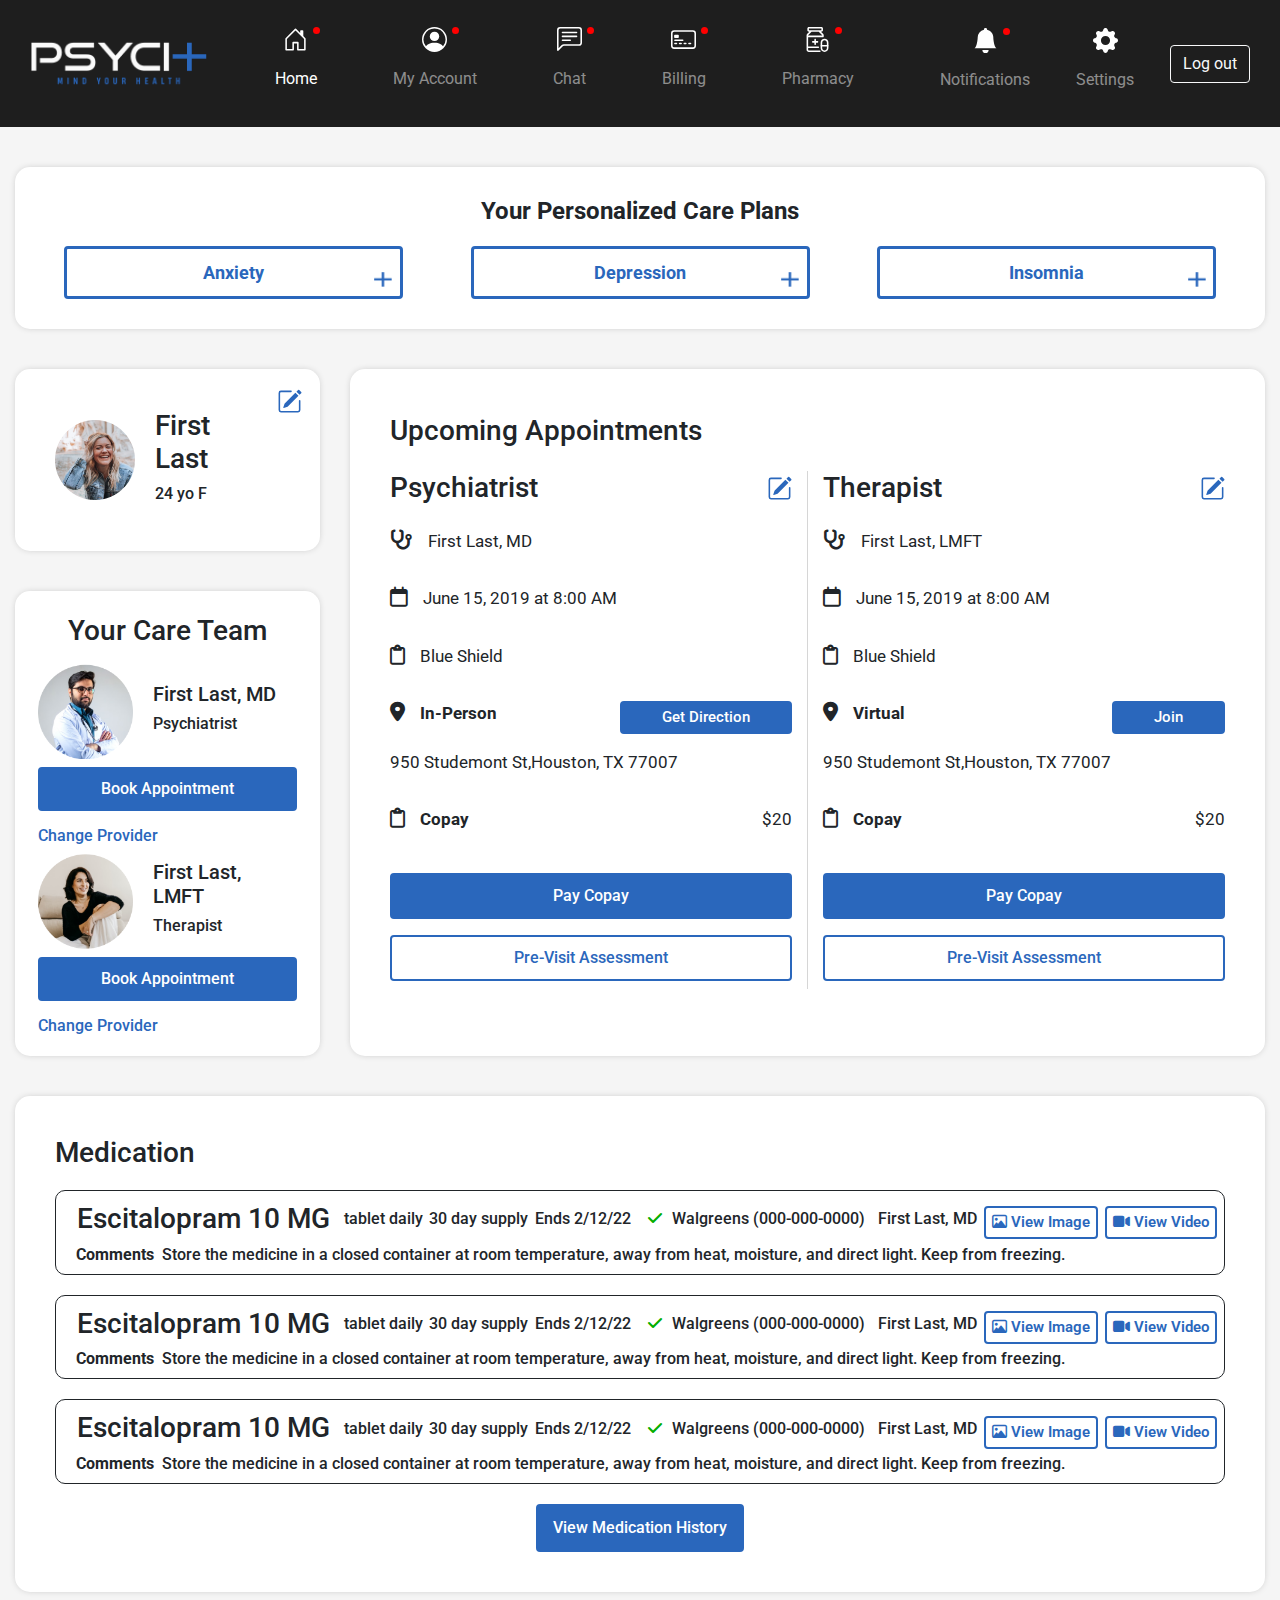
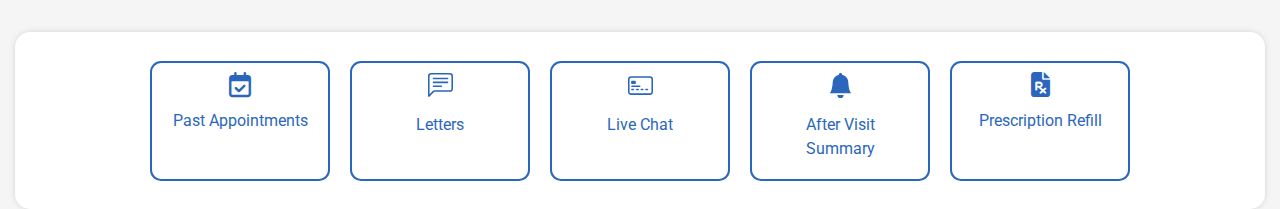
==== adminpage/index.html @ a03234af "first commit" ====
<!DOCTYPE html>
<html>

<head>
   <meta name="viewport" content="width=device-width, initial-scale=1.0">

   <meta charset="utf-8">
   <title>index</title>
   <link rel="stylesheet"
      href="https://mdbcdn.b-cdn.net/wp-content/themes/mdbootstrap4/docs-app/css/dist/mdb5/standard/core.min.css">
   <link rel="stylesheet" href="https://cdn.jsdelivr.net/npm/bootstrap@4.0.0/dist/css/bootstrap.min.css"
      integrity="sha384-Gn5384xqQ1aoWXA+058RXPxPg6fy4IWvTNh0E263XmFcJlSAwiGgFAW/dAiS6JXm" crossorigin="anonymous">
   <link rel='stylesheet' id='roboto-subset.css-css'
      href='https://mdbcdn.b-cdn.net/wp-content/themes/mdbootstrap4/docs-app/css/mdb5/fonts/roboto-subset.css?ver=3.9.0-update.5'
      type='text/css' media='all' />
   <!-- <link rel="stylesheet" href="https://cdn.jsdelivr.net/npm/bootstrap@4.6.1/dist/css/bootstrap.min.css" integrity="sha384-zCbKRCUGaJDkqS1kPbPd7TveP5iyJE0EjAuZQTgFLD2ylzuqKfdKlfG/eSrtxUkn" crossorigin="anonymous"> -->

   <link rel="stylesheet" type="text/css" href="css/stylesec.css">
   <link href="https://cdnjs.cloudflare.com/ajax/libs/font-awesome/6.1.1/css/all.min.css" rel="stylesheet">
</head>

<body>

   <div class="book_an_appointment">
      <!-- hader -->
      <div class="men_header">
         <nav class="navbar navbar-expand-xl navbar-dark bg-dark">
            <a class="navbar-brand" href="#"><img src="img/wight_logo.png"></a>
            <button class="navbar-toggler" type="button" data-toggle="collapse" data-target="#navbarsExample06"
               aria-controls="navbarsExample06" aria-expanded="false" aria-label="Toggle navigation">
               <span class="navbar-toggler-icon"></span>
            </button>
            <div class="collapse navbar-collapse" id="navbarsExample06">
               <ul class="navbar-nav mr-auto">
                  <li class="nav-item fast reddot active">
                     <svg xmlns="http://www.w3.org/2000/svg" width="25" height="25" fill="currentColor"
                        class="bi bi-house-door" viewBox="0 0 16 16">
                        <path
                           d="M8.354 1.146a.5.5 0 0 0-.708 0l-6 6A.5.5 0 0 0 1.5 7.5v7a.5.5 0 0 0 .5.5h4.5a.5.5 0 0 0 .5-.5v-4h2v4a.5.5 0 0 0 .5.5H14a.5.5 0 0 0 .5-.5v-7a.5.5 0 0 0-.146-.354L13 5.793V2.5a.5.5 0 0 0-.5-.5h-1a.5.5 0 0 0-.5.5v1.293L8.354 1.146zM2.5 14V7.707l5.5-5.5 5.5 5.5V14H10v-4a.5.5 0 0 0-.5-.5h-3a.5.5 0 0 0-.5.5v4H2.5z" />
                     </svg>
                     <a class="nav-link" href="#">Home <span class="sr-only">(current)</span></a>
                  </li>
                  <li class="nav-item fast reddot">
                     <svg xmlns="http://www.w3.org/2000/svg" width="25" height="25" fill="currentColor"
                        class="bi bi-person-circle" viewBox="0 0 16 16">
                        <path d="M11 6a3 3 0 1 1-6 0 3 3 0 0 1 6 0z" />
                        <path fill-rule="evenodd"
                           d="M0 8a8 8 0 1 1 16 0A8 8 0 0 1 0 8zm8-7a7 7 0 0 0-5.468 11.37C3.242 11.226 4.805 10 8 10s4.757 1.225 5.468 2.37A7 7 0 0 0 8 1z" />
                     </svg>
                     <a class="nav-link" href="#">My Account</a>
                     <div class="dropdown-content mmmmm">
                        <a href="#" data-toggle="modal" data-target="#exampleModalPatient">
                           <div class="drop-upperr">
                              <div> <img src="img/Dropdown/5340287_man_people_person_user_users_icon 1.svg"
                                    width="80px"></div>
                              <div>
                                 <h4>Patient Info</h4>
                                 <h6>See patient Information</h6>
                              </div>
                           </div>
                        </a>
                     </div>
                  </li>
                  <li class="nav-item fast reddot">
                     <svg xmlns="http://www.w3.org/2000/svg" width="25" height="25" fill="currentColor"
                        class="bi bi-chat-left-text" viewBox="0 0 16 16">
                        <path
                           d="M14 1a1 1 0 0 1 1 1v8a1 1 0 0 1-1 1H4.414A2 2 0 0 0 3 11.586l-2 2V2a1 1 0 0 1 1-1h12zM2 0a2 2 0 0 0-2 2v12.793a.5.5 0 0 0 .854.353l2.853-2.853A1 1 0 0 1 4.414 12H14a2 2 0 0 0 2-2V2a2 2 0 0 0-2-2H2z" />
                        <path
                           d="M3 3.5a.5.5 0 0 1 .5-.5h9a.5.5 0 0 1 0 1h-9a.5.5 0 0 1-.5-.5zM3 6a.5.5 0 0 1 .5-.5h9a.5.5 0 0 1 0 1h-9A.5.5 0 0 1 3 6zm0 2.5a.5.5 0 0 1 .5-.5h5a.5.5 0 0 1 0 1h-5a.5.5 0 0 1-.5-.5z" />
                     </svg>
                     <a class="nav-link " href="#">Chat</a>
                  </li>
                  <li class="nav-item fast reddot">
                     <svg xmlns="http://www.w3.org/2000/svg" width="25" height="25" fill="currentColor"
                        class="bi bi-credit-card-2-front" viewBox="0 0 16 16">
                        <path
                           d="M14 3a1 1 0 0 1 1 1v8a1 1 0 0 1-1 1H2a1 1 0 0 1-1-1V4a1 1 0 0 1 1-1h12zM2 2a2 2 0 0 0-2 2v8a2 2 0 0 0 2 2h12a2 2 0 0 0 2-2V4a2 2 0 0 0-2-2H2z" />
                        <path
                           d="M2 5.5a.5.5 0 0 1 .5-.5h2a.5.5 0 0 1 .5.5v1a.5.5 0 0 1-.5.5h-2a.5.5 0 0 1-.5-.5v-1zm0 3a.5.5 0 0 1 .5-.5h5a.5.5 0 0 1 0 1h-5a.5.5 0 0 1-.5-.5zm0 2a.5.5 0 0 1 .5-.5h1a.5.5 0 0 1 0 1h-1a.5.5 0 0 1-.5-.5zm3 0a.5.5 0 0 1 .5-.5h1a.5.5 0 0 1 0 1h-1a.5.5 0 0 1-.5-.5zm3 0a.5.5 0 0 1 .5-.5h1a.5.5 0 0 1 0 1h-1a.5.5 0 0 1-.5-.5zm3 0a.5.5 0 0 1 .5-.5h1a.5.5 0 0 1 0 1h-1a.5.5 0 0 1-.5-.5z" />
                     </svg>
                     <a class="nav-link " href="#">Billing</a>
                     <div class="dropdown-content mobilemmm">
                        <a href="#" data-toggle="modal" data-target="#exampleModalCredit">
                           <div class="drop-upperr">
                              <div> <img src="img/Dropdown/352584_payment_icon 1.svg" width="80px"></div>
                              <div>
                                 <h4>Credit Card</h4>
                                 <h6>Credit & Debit Cards & Payment method</h6>
                              </div>
                           </div>
                        </a>
                        <a href="#" data-toggle="modal" data-target="#exampleModalInsurance">
                           <div class="drop-upperr">
                              <div> <img src="img/Dropdown/insurance 1.svg" width="80px"></div>
                              <div>
                                 <h4>Insurance Info</h4>
                                 <h6>All Insurance Information & History</h6>
                              </div>
                           </div>
                        </a>
                        <a href="#" data-toggle="modal" data-target="#transaction-history">
                           <div class="drop-upperr">
                              <div> <img src="img/Dropdown/transaction 1.svg" width="80px"></div>
                              <div>
                                 <h4>Transaction History</h4>
                                 <h6>See your transaction history</h6>
                              </div>
                           </div>
                        </a>
                     </div>
                  </li>
                  <li class="nav-item fast reddot">
                     <svg width="25" height="25" fill="currentColor" class="bi bi-chat-left-text" viewBox="0 0 28 28"
                        xmlns="http://www.w3.org/2000/svg">
                        <g clip-path="url(#clip0_292_408)">
                           <path
                              d="M20.23 7.62125L17.8587 5.25H18.375C18.8391 5.25 19.2842 5.06563 19.6124 4.73744C19.9406 4.40925 20.125 3.96413 20.125 3.5V1.75C20.125 1.28587 19.9406 0.840752 19.6124 0.512563C19.2842 0.184374 18.8391 0 18.375 0L4.375 0C3.91087 0 3.46575 0.184374 3.13756 0.512563C2.80937 0.840752 2.625 1.28587 2.625 1.75V3.5C2.625 3.96413 2.80937 4.40925 3.13756 4.73744C3.46575 5.06563 3.91087 5.25 4.375 5.25H4.89125L2.52 7.62125C2.02758 8.11306 1.75061 8.78029 1.75 9.47625V25.375C1.75 26.0712 2.02656 26.7389 2.51884 27.2312C3.01113 27.7234 3.67881 28 4.375 28H16.625C16.8571 28 17.0796 27.9078 17.2437 27.7437C17.4078 27.5796 17.5 27.3571 17.5 27.125C17.5 26.8929 17.4078 26.6704 17.2437 26.5063C17.0796 26.3422 16.8571 26.25 16.625 26.25H4.375C4.14294 26.25 3.92038 26.1578 3.75628 25.9937C3.59219 25.8296 3.5 25.6071 3.5 25.375V23.625H14.875C15.1071 23.625 15.3296 23.5328 15.4937 23.3687C15.6578 23.2046 15.75 22.9821 15.75 22.75C15.75 22.5179 15.6578 22.2954 15.4937 22.1313C15.3296 21.9672 15.1071 21.875 14.875 21.875H3.5V11.375H20.125C20.3571 11.375 20.5796 11.2828 20.7437 11.1187C20.9078 10.9546 21 10.7321 21 10.5V9.47625C20.9994 8.78029 20.7224 8.11306 20.23 7.62125ZM4.375 1.75H18.375V3.5H4.375V1.75ZM19.25 9.625H3.5V9.47625C3.49933 9.36109 3.52141 9.24694 3.56495 9.14033C3.60849 9.03372 3.67265 8.93676 3.75375 8.855L7.35875 5.25H15.3913L18.9963 8.855C19.0773 8.93676 19.1415 9.03372 19.1851 9.14033C19.2286 9.24694 19.2507 9.36109 19.25 9.47625V9.625Z" />
                           <path
                              d="M14 15.75H12.25V14C12.25 13.7679 12.1578 13.5454 11.9937 13.3813C11.8296 13.2172 11.6071 13.125 11.375 13.125C11.1429 13.125 10.9204 13.2172 10.7563 13.3813C10.5922 13.5454 10.5 13.7679 10.5 14V15.75H8.75C8.51794 15.75 8.29538 15.8422 8.13128 16.0063C7.96719 16.1704 7.875 16.3929 7.875 16.625C7.875 16.8571 7.96719 17.0796 8.13128 17.2437C8.29538 17.4078 8.51794 17.5 8.75 17.5H10.5V19.25C10.5 19.4821 10.5922 19.7046 10.7563 19.8687C10.9204 20.0328 11.1429 20.125 11.375 20.125C11.6071 20.125 11.8296 20.0328 11.9937 19.8687C12.1578 19.7046 12.25 19.4821 12.25 19.25V17.5H14C14.2321 17.5 14.4546 17.4078 14.6187 17.2437C14.7828 17.0796 14.875 16.8571 14.875 16.625C14.875 16.3929 14.7828 16.1704 14.6187 16.0063C14.4546 15.8422 14.2321 15.75 14 15.75Z" />
                           <path
                              d="M25.375 21.875H18.375C18.1429 21.875 17.9204 21.7828 17.7563 21.6187C17.5922 21.4546 17.5 21.2321 17.5 21C17.5 20.7679 17.5922 20.5454 17.7563 20.3813C17.9204 20.2172 18.1429 20.125 18.375 20.125H25.375C25.6071 20.125 25.8296 20.2172 25.9937 20.3813C26.1578 20.5454 26.25 20.7679 26.25 21C26.25 21.2321 26.1578 21.4546 25.9937 21.6187C25.8296 21.7828 25.6071 21.875 25.375 21.875Z" />
                           <path
                              d="M21.875 28C20.7147 28 19.6019 27.5391 18.7814 26.7186C17.9609 25.8981 17.5 24.7853 17.5 23.625V17.5C17.5 16.3397 17.9609 15.2269 18.7814 14.4064C19.6019 13.5859 20.7147 13.125 21.875 13.125C23.0353 13.125 24.1481 13.5859 24.9686 14.4064C25.7891 15.2269 26.25 16.3397 26.25 17.5V23.625C26.25 24.7853 25.7891 25.8981 24.9686 26.7186C24.1481 27.5391 23.0353 28 21.875 28ZM21.875 14.875C21.1788 14.875 20.5111 15.1516 20.0188 15.6438C19.5266 16.1361 19.25 16.8038 19.25 17.5V23.625C19.25 24.3212 19.5266 24.9889 20.0188 25.4812C20.5111 25.9734 21.1788 26.25 21.875 26.25C22.5712 26.25 23.2389 25.9734 23.7312 25.4812C24.2234 24.9889 24.5 24.3212 24.5 23.625V17.5C24.5 16.8038 24.2234 16.1361 23.7312 15.6438C23.2389 15.1516 22.5712 14.875 21.875 14.875Z" />
                        </g>
                     </svg>
                     <a class="nav-link " data-toggle="modal" data-target="#pharmacy">Pharmacy</a>
                  </li>
               </ul>
            </div>
            <div class="collapse navbar-collapse sec" id="navbarsExample06">
               <ul class="navbar-nav mr-auto">
                  <li class="nav-item reddot">
                     <svg xmlns="http://www.w3.org/2000/svg" width="25" height="25" fill="currentColor"
                        class="bi bi-bell-fill" viewBox="0 0 16 16">
                        <path
                           d="M8 16a2 2 0 0 0 2-2H6a2 2 0 0 0 2 2zm.995-14.901a1 1 0 1 0-1.99 0A5.002 5.002 0 0 0 3 6c0 1.098-.5 6-2 7h14c-1.5-1-2-5.902-2-7 0-2.42-1.72-4.44-4.005-4.901z" />
                     </svg>
                     <a class="nav-link" href="#">Notifications</a>
                  </li>
                  <li class="nav-item">
                     <svg xmlns="http://www.w3.org/2000/svg" width="25" height="25" fill="currentColor"
                        class="bi bi-gear-fill" viewBox="0 0 16 16">
                        <path
                           d="M9.405 1.05c-.413-1.4-2.397-1.4-2.81 0l-.1.34a1.464 1.464 0 0 1-2.105.872l-.31-.17c-1.283-.698-2.686.705-1.987 1.987l.169.311c.446.82.023 1.841-.872 2.105l-.34.1c-1.4.413-1.4 2.397 0 2.81l.34.1a1.464 1.464 0 0 1 .872 2.105l-.17.31c-.698 1.283.705 2.686 1.987 1.987l.311-.169a1.464 1.464 0 0 1 2.105.872l.1.34c.413 1.4 2.397 1.4 2.81 0l.1-.34a1.464 1.464 0 0 1 2.105-.872l.31.17c1.283.698 2.686-.705 1.987-1.987l-.169-.311a1.464 1.464 0 0 1 .872-2.105l.34-.1c1.4-.413 1.4-2.397 0-2.81l-.34-.1a1.464 1.464 0 0 1-.872-2.105l.17-.31c.698-1.283-.705-2.686-1.987-1.987l-.311.169a1.464 1.464 0 0 1-2.105-.872l-.1-.34zM8 10.93a2.929 2.929 0 1 1 0-5.86 2.929 2.929 0 0 1 0 5.858z" />
                     </svg>
                     <a class="nav-link" href="#">Settings</a>
                  </li>
               </ul>
            </div>
            <form class="form-inline my-2 my-md-0">
               <button type="button" class="btn btn-outline-light log out">Log out</button>
            </form>
         </nav>
      </div>

      <!-- book appoiment -->
      <div class="container">
         <!-- <div class="book-appoi">
               <div class="site_hadding">
                  <h4>Book an appointment</h4>
               </div>
               <div class="buttones_two">
                  <a class="btn btn-primary" href="#" role="button">Psychiatrist</a>
                  <a class="btn btn-primary" href="#" role="button"> Therapist </a>
               </div>
            </div> -->
         <div class="book-appoi dekstop">
            <div class="site_hadding">
               <h4>Your Personalized Care Plans</h4>
            </div>
            <div class="buttones_two">
               <div class="row">
                  <div class="col">
                     <a class="btn btn-outline-primary two pro yellow" href="#" role="button" data-toggle="modal"
                        data-target="#exampleModalCenter">Anxiety</a>
                  </div>
                  <div class="col">
                     <a class="btn btn-outline-primary two pro blue" href="#" role="button" data-toggle="modal"
                        data-target="#exampleModalCenter"> Depression </a>
                  </div>
                  <div class="col">
                     <a class="btn btn-outline-primary two pro green" href="#" role="button" data-toggle="modal"
                        data-target="#exampleModalCenter"> Insomnia </a>
                  </div>
               </div>
            </div>
            <!-- pop -->
            <div class="modal fade" id="exampleModalCenter" tabindex="-1" role="dialog"
               aria-labelledby="exampleModalCenterTitle" aria-hidden="true">
               <div class="modal-dialog modal-dialog-centered" role="document">
                  <div class="modal-content">
                     <div class="modal-header">
                        <h5 class="modal-title" id="exampleModalLongTitle">Interested in a Personalized Care Plan?</h5>
                        <button type="button" class="close" data-dismiss="modal" aria-label="Close">
                           <span aria-hidden="true">&times;</span>
                        </button>
                     </div>
                     <div class="modal-footer d-block">
                        <button type="button" class="btn btn-primary">Upgrade to Plus Membership</button>
                     </div>
                  </div>
               </div>
            </div>
         </div>
         <!-- book-appoi mobhil_view -->
         <div class="book-appoi mobhil_view">
            <div class="site_hadding">
               <h4>Your Personalized Care Plans</h4>
            </div>
            <!--Carousel Wrapper-->
            <div id="carousel-example-1z" class="carousel slide carousel-fade" data-ride="carousel">
               <!--Indicators-->
               <ol class="carousel-indicators">
                  <li data-target="#carousel-example-1z" data-slide-to="0" class="active"></li>
                  <li data-target="#carousel-example-1z" data-slide-to="1"></li>
                  <li data-target="#carousel-example-1z" data-slide-to="2"></li>
               </ol>
               <!--/.Indicators-->
               <!--Slides-->
               <div class="carousel-inner" role="listbox">
                  <!--First slide-->
                  <div class="carousel-item active">
                     <a class="btn btn-outline-primary" href="#" role="button" data-toggle="modal"
                        data-target="#exampleModalCenter">Anxiety</a>
                  </div>
                  <!--/First slide-->
                  <!--Second slide-->
                  <div class="carousel-item">
                     <a class="btn btn-outline-primary" href="#" role="button" data-toggle="modal"
                        data-target="#exampleModalCenter"> Depression </a>
                  </div>
                  <!--/Second slide-->
                  <!--Third slide-->
                  <div class="carousel-item">
                     <a class="btn btn-outline-primary " href="#" role="button" data-toggle="modal"
                        data-target="#exampleModalCenter"> Insomnia </a>
                  </div>
                  <!--/Third slide-->
               </div>
               <!-- pop -->
               <div class="modal fade" id="exampleModalCenter" tabindex="-1" role="dialog"
                  aria-labelledby="exampleModalCenterTitle" aria-hidden="true">
                  <div class="modal-dialog modal-dialog-centered" role="document">
                     <div class="modal-content">
                        <div class="modal-header">
                           <h5 class="modal-title" id="exampleModalLongTitle">Interested in a Personalized Care Plan?
                           </h5>
                           <button type="button" class="close" data-dismiss="modal" aria-label="Close">
                              <span aria-hidden="true">&times;</span>
                           </button>
                        </div>
                        <div class="modal-footer d-block">
                           <button type="button" class="btn btn-primary">Upgrade to Plus Membership</button>
                        </div>
                     </div>
                  </div>
               </div>
               <!--/.Slides-->
               <!--Controls-->
               <a class="carousel-control-prev" href="#carousel-example-1z" role="button" data-slide="prev">
                  <span class="carousel-control-prev-icon" aria-hidden="true"></span>
                  <span class="sr-only">Previous</span>
               </a>
               <a class="carousel-control-next" href="#carousel-example-1z" role="button" data-slide="next">
                  <span class="carousel-control-next-icon" aria-hidden="true"></span>
                  <span class="sr-only">Next</span>
               </a>
               <!--/.Controls-->
            </div>
            <!--/.Carousel Wrapper-->
         </div>
         <!-- upcoming_appointments -->
         <div class="upcoming_appointments">
            <div class="row">
               <div class="col-3">
                  <div class="first_last">
                     <div class="dp-img">
                        <img src="img/first-last.png" width="80px">
                     </div>
                     <div class="user_name">
                        <h3>First Last</h3>
                        <h6>24 yo F</h6>
                     </div>
                     <div class="editer">
                        <a href="">
                           <svg xmlns="http://www.w3.org/2000/svg" width="25" height="25" fill="currentColor"
                              class="bi bi-pencil-square" viewBox="0 0 16 16">
                              <path
                                 d="M15.502 1.94a.5.5 0 0 1 0 .706L14.459 3.69l-2-2L13.502.646a.5.5 0 0 1 .707 0l1.293 1.293zm-1.75 2.456-2-2L4.939 9.21a.5.5 0 0 0-.121.196l-.805 2.414a.25.25 0 0 0 .316.316l2.414-.805a.5.5 0 0 0 .196-.12l6.813-6.814z" />
                              <path fill-rule="evenodd"
                                 d="M1 13.5A1.5 1.5 0 0 0 2.5 15h11a1.5 1.5 0 0 0 1.5-1.5v-6a.5.5 0 0 0-1 0v6a.5.5 0 0 1-.5.5h-11a.5.5 0 0 1-.5-.5v-11a.5.5 0 0 1 .5-.5H9a.5.5 0 0 0 0-1H2.5A1.5 1.5 0 0 0 1 2.5v11z" />
                           </svg>
                        </a>
                     </div>
                  </div>
                  <!-- mobhil view section -->
                  <div class="upcom_appoint_mobhil_view">
                     <div class="upcoming-appointments ">
                        <div class="col psychiatrist">
                           <div class="hd_wi_icon">
                              <h3>Psychiatrist</h3>
                              <a href="">
                                 <svg xmlns="http://www.w3.org/2000/svg" width="25" height="25" fill="currentColor"
                                    class="bi bi-pencil-square" viewBox="0 0 16 16">
                                    <path
                                       d="M15.502 1.94a.5.5 0 0 1 0 .706L14.459 3.69l-2-2L13.502.646a.5.5 0 0 1 .707 0l1.293 1.293zm-1.75 2.456-2-2L4.939 9.21a.5.5 0 0 0-.121.196l-.805 2.414a.25.25 0 0 0 .316.316l2.414-.805a.5.5 0 0 0 .196-.12l6.813-6.814z" />
                                    <path fill-rule="evenodd"
                                       d="M1 13.5A1.5 1.5 0 0 0 2.5 15h11a1.5 1.5 0 0 0 1.5-1.5v-6a.5.5 0 0 0-1 0v6a.5.5 0 0 1-.5.5h-11a.5.5 0 0 1-.5-.5v-11a.5.5 0 0 1 .5-.5H9a.5.5 0 0 0 0-1H2.5A1.5 1.5 0 0 0 1 2.5v11z" />
                                 </svg>
                              </a>
                           </div>
                           <div class="icon_list">
                              <ul>
                                 <li><i class="fa-solid fa-stethoscope"></i>First Last, MD</li>
                                 <li><i class="far fa-calendar"></i>June 15, 2019 at 8:00 AM</li>
                                 <li><i class="far fa-clipboard"></i>Blue Shield</li>
                                 <li><i class="fas fa-map-marker-alt"></i><b>In-Person</b><br>950 Studemont
                                    St,<br>Houston, TX 77007</li>
                                 <li class="lf_ri"><span><i
                                          class="far fa-clipboard"></i><b>Copay</b></span><span>&dollar;20</span></li>
                              </ul>
                           </div>
                           <div class="pay_pre">
                              <a class="btn btn-primary" href="#" role="button">Pay Copay</a>
                              <a class="btn btn-outline-primary" href="#" role="button">Pre-Visit Assessment</a>
                           </div>
                        </div>
                     </div>
                     <div class="upcoming-appointments ">
                        <div class="col therapist">
                           <div class="hd_wi_icon">
                              <h3>Therapist</h3>
                              <a href="">
                                 <svg xmlns="http://www.w3.org/2000/svg" width="25" height="25" fill="currentColor"
                                    class="bi bi-pencil-square" viewBox="0 0 16 16">
                                    <path
                                       d="M15.502 1.94a.5.5 0 0 1 0 .706L14.459 3.69l-2-2L13.502.646a.5.5 0 0 1 .707 0l1.293 1.293zm-1.75 2.456-2-2L4.939 9.21a.5.5 0 0 0-.121.196l-.805 2.414a.25.25 0 0 0 .316.316l2.414-.805a.5.5 0 0 0 .196-.12l6.813-6.814z" />
                                    <path fill-rule="evenodd"
                                       d="M1 13.5A1.5 1.5 0 0 0 2.5 15h11a1.5 1.5 0 0 0 1.5-1.5v-6a.5.5 0 0 0-1 0v6a.5.5 0 0 1-.5.5h-11a.5.5 0 0 1-.5-.5v-11a.5.5 0 0 1 .5-.5H9a.5.5 0 0 0 0-1H2.5A1.5 1.5 0 0 0 1 2.5v11z" />
                                 </svg>
                              </a>
                           </div>
                           <div class="icon_list">
                              <ul>
                                 <li><i class="fa-solid fa-stethoscope"></i>First Last, LMFT</li>
                                 <li><i class="far fa-calendar"></i>June 15, 2019 at 8:00 AM</li>
                                 <li><i class="far fa-clipboard"></i>Blue Shield</li>
                                 <li class="lf_ri"><span><i class="fas fa-map-marker-alt"></i><b>Virtual</b></span><a
                                       class="btn btn-primary" href="#" role="button">Join</a></li>
                                 <li class="lf_ri"><span><i
                                          class="far fa-clipboard"></i><b>Copay</b></span><span>&dollar;20</span></li>
                              </ul>
                           </div>
                           <div class="pay_pre">
                              <a class="btn btn-primary" href="#" role="button">Pay Copay</a>
                              <a class="btn btn-outline-primary" href="#" role="button">Pre-Visit Assessment</a>
                           </div>
                        </div>
                     </div>
                  </div>
                  <div class="your-care-team">
                     <div class="team-member">
                        <h3 class="mb-3 text-center">Your Care Team</h3>
                        <div class="active_box">
                           <div class="fast-member d-flex align-items-center">
                              <div class="dp-img">
                                 <img src="img/md.png" width="95px">
                              </div>
                              <div class="user_name">
                                 <h5>First Last, MD</h5>
                                 <h6>Psychiatrist</h6>
                              </div>
                           </div>
                           <a class="btn btn-primary" href="../BookAppointment/doctor-appointment.html"
                              role="button">Book
                              Appointment</a>
                           <div class="change-provider text-end">
                              <h6><a href="#">Change Provider</a></h6>
                           </div>
                        </div>
                        <div class="sec-member d-flex align-items-center mt-2">
                           <div class="dp-img">
                              <img src="img/lmft.png" width="95px">
                           </div>
                           <div class="user_name">
                              <h5>First Last, LMFT</h5>
                              <h6>Therapist</h6>
                           </div>
                        </div>
                        <a class="btn btn-primary" href="../BookAppointment/doctor-appointment.html" role="button">Book
                           Appointment</a>
                        <div class="change-provider text-end pb-2">
                           <h6><a href="#">Change Provider</a></h6>
                        </div>
                     </div>
                  </div>
               </div>
               <!-- upcoming appointements -->
               <div class="col-9">
                  <div class="upcoming-appointments sec_section">
                     <h3 class="mb-4">Upcoming Appointments</h3>
                     <div class="row">
                        <div class="col psychiatrist">
                           <div class="hd_wi_icon">
                              <h3>Psychiatrist</h3>
                              <a href="">
                                 <svg xmlns="http://www.w3.org/2000/svg" width="25" height="25" fill="currentColor"
                                    class="bi bi-pencil-square" viewBox="0 0 16 16">
                                    <path
                                       d="M15.502 1.94a.5.5 0 0 1 0 .706L14.459 3.69l-2-2L13.502.646a.5.5 0 0 1 .707 0l1.293 1.293zm-1.75 2.456-2-2L4.939 9.21a.5.5 0 0 0-.121.196l-.805 2.414a.25.25 0 0 0 .316.316l2.414-.805a.5.5 0 0 0 .196-.12l6.813-6.814z" />
                                    <path fill-rule="evenodd"
                                       d="M1 13.5A1.5 1.5 0 0 0 2.5 15h11a1.5 1.5 0 0 0 1.5-1.5v-6a.5.5 0 0 0-1 0v6a.5.5 0 0 1-.5.5h-11a.5.5 0 0 1-.5-.5v-11a.5.5 0 0 1 .5-.5H9a.5.5 0 0 0 0-1H2.5A1.5 1.5 0 0 0 1 2.5v11z" />
                                 </svg>
                              </a>
                           </div>
                           <div class="icon_list">
                              <ul>
                                 <li><i class="fa-solid fa-stethoscope"></i>First Last, MD</li>
                                 <li><i class="far fa-calendar"></i>June 15, 2019 at 8:00 AM</li>
                                 <li><i class="far fa-clipboard"></i>Blue Shield</li>
                                 <li><span class="lf_ri mb-3">
                                       <p><i class="fas fa-map-marker-alt"></i><b>In-Person</b></p>
                                       <p><a class="btn btn-primary inpe" href="https://goo.gl/maps/tQM45ew4j3seyYpeA"
                                             role="button">Get Direction</a></b></p>
                                    </span>950 Studemont St,Houston, TX 77007</li>
                                 <li class="lf_ri"><span><i
                                          class="far fa-clipboard"></i><b>Copay</b></span><span>&dollar;20</span></li>
                              </ul>
                           </div>
                           <div class="pay_pre">
                              <a class="btn btn-primary" href="#" role="button">Pay Copay</a>
                              <a class="btn btn-outline-primary" href="#" role="button">Pre-Visit Assessment</a>
                           </div>
                        </div>
                        <div class="col therapist">
                           <div class="hd_wi_icon">
                              <h3>Therapist</h3>
                              <a href="">
                                 <svg xmlns="http://www.w3.org/2000/svg" width="25" height="25" fill="currentColor"
                                    class="bi bi-pencil-square" viewBox="0 0 16 16">
                                    <path
                                       d="M15.502 1.94a.5.5 0 0 1 0 .706L14.459 3.69l-2-2L13.502.646a.5.5 0 0 1 .707 0l1.293 1.293zm-1.75 2.456-2-2L4.939 9.21a.5.5 0 0 0-.121.196l-.805 2.414a.25.25 0 0 0 .316.316l2.414-.805a.5.5 0 0 0 .196-.12l6.813-6.814z" />
                                    <path fill-rule="evenodd"
                                       d="M1 13.5A1.5 1.5 0 0 0 2.5 15h11a1.5 1.5 0 0 0 1.5-1.5v-6a.5.5 0 0 0-1 0v6a.5.5 0 0 1-.5.5h-11a.5.5 0 0 1-.5-.5v-11a.5.5 0 0 1 .5-.5H9a.5.5 0 0 0 0-1H2.5A1.5 1.5 0 0 0 1 2.5v11z" />
                                 </svg>
                              </a>
                           </div>
                           <div class="icon_list">
                              <ul>
                                 <li><i class="fa-solid fa-stethoscope"></i>First Last, LMFT</li>
                                 <li><i class="far fa-calendar"></i>June 15, 2019 at 8:00 AM</li>
                                 <li><i class="far fa-clipboard"></i>Blue Shield</li>
                                 <li><span class="lf_ri mb-3">
                                       <p><i class="fas fa-map-marker-alt"></i><b>Virtual</b></p>
                                       <p><a class="btn btn-primary inpe" href="#" role="button">Join</a></b></p>
                                    </span>950 Studemont St,Houston, TX 77007</li>
                                 <li class="lf_ri"><span><i
                                          class="far fa-clipboard"></i><b>Copay</b></span><span>&dollar;20</span></li>
                              </ul>
                           </div>
                           <div class="pay_pre">
                              <a class="btn btn-primary" href="#" role="button">Pay Copay</a>
                              <a class="btn btn-outline-primary" href="#" role="button">Pre-Visit Assessment</a>
                           </div>
                        </div>
                     </div>
                  </div>
               </div>
            </div>
         </div>
         <!-- medication -->
         <div class="medication">
            <h3>Medication</h3>
            <div class="Escitalopram md_list">
               <table>
                  <tr>
                     <td>
                        <h3>
                           Escitalopram 10 MG
                           <h3>
                     </td>
                     <td>
                        <h6>tablet daily</h6>
                     </td>
                     <td>
                        <h6>
                           30 day supply
                           <h6>
                     </td>
                     <td>
                        <h6>Ends 2/12/22</h6>
                     </td>
                     <td>
                        <h6><i class="fas fa-check"></i>Walgreens (000-000-0000)</h6>
                     </td>
                     <td>
                        <h6>First Last, MD</h6>
                     </td>
                     <td class="pic"><a class="btn btn-outline-primary pic" href="#" role="button"><i
                              class="far fa-image"></i>&nbsp;View Image</a></td>
                     <td><a class="btn btn-outline-primary pic" href="#" role="button"><i
                              class="fas fa-video"></i>&nbsp;View Video</a></td>
                  </tr>
               </table>
               <div class="comments_me">
                  <h6><b>Comments</b>&nbsp;&nbsp;Store the medicine in a closed container at room temperature, away from
                     heat, moisture, and direct light. Keep from freezing.</h6>
               </div>
            </div>
            <div class="Escitalopram md_list">
               <table>
                  <tr>
                     <td>
                        <h3>
                           Escitalopram 10 MG
                           <h3>
                     </td>
                     <td>
                        <h6>tablet daily</h6>
                     </td>
                     <td>
                        <h6>
                           30 day supply
                           <h6>
                     </td>
                     <td>
                        <h6>Ends 2/12/22</h6>
                     </td>
                     <td>
                        <h6><i class="fas fa-check"></i>Walgreens (000-000-0000)</h6>
                     </td>
                     <td>
                        <h6>First Last, MD</h6>
                     </td>
                     <td class="pic"><a class="btn btn-outline-primary pic" href="#" role="button"><i
                              class="far fa-image"></i>&nbsp;View Image</a></td>
                     <td><a class="btn btn-outline-primary pic" href="#" role="button"><i
                              class="fas fa-video"></i>&nbsp;View Video</a></td>
                  </tr>
               </table>
               <div class="comments_me">
                  <h6><b>Comments</b>&nbsp;&nbsp;Store the medicine in a closed container at room temperature, away from
                     heat, moisture, and direct light. Keep from freezing.</h6>
               </div>
            </div>
            <div class="Escitalopram md_list">
               <table>
                  <tr>
                     <td>
                        <h3>
                           Escitalopram 10 MG
                           <h3>
                     </td>
                     <td>
                        <h6>tablet daily</h6>
                     </td>
                     <td>
                        <h6>
                           30 day supply
                           <h6>
                     </td>
                     <td>
                        <h6>Ends 2/12/22</h6>
                     </td>
                     <td>
                        <h6><i class="fas fa-check"></i>Walgreens (000-000-0000)</h6>
                     </td>
                     <td>
                        <h6>First Last, MD</h6>
                     </td>
                     <td class="pic"><a class="btn btn-outline-primary pic" href="#" role="button"><i
                              class="far fa-image"></i>&nbsp;View Image</a></td>
                     <td><a class="btn btn-outline-primary pic" href="#" role="button"><i
                              class="fas fa-video"></i>&nbsp;View Video</a></td>
                  </tr>
               </table>
               <div class="comments_me">
                  <h6><b>Comments</b>&nbsp;&nbsp;Store the medicine in a closed container at room temperature, away from
                     heat, moisture, and direct light. Keep from freezing.</h6>
               </div>
            </div>
            <div class="view-medication-history">
               <a class="btn btn-primary" href="#" role="button">View Medication History</a>
            </div>
         </div>
         <!-- medication mobhil view -->
         <div class="medication_mobhil_view">
            <h3>Medication</h3>
            <div class="Escitalopram md_list">
               <table>
                  <tr>
                     <td>
                        <h3>Escitalopram 10 MG</h3>
                     </td>
                  </tr>
                  <tr>
                     <td>
                        <h6>tablet daily</h6>
                     </td>
                     <td>
                        <h6>30 day supply</h6>
                     </td>
                  </tr>
                  <tr>
                     <td>
                        <h6>Ends 2/12/22</h6>
                     </td>
                     <td>
                        <h6>First Last, MD</h6>
                     </td>
                  </tr>
                  <tr>
                     <td>
                        <h6><i class="fas fa-check"></i>Walgreens</h6>
                     </td>
                     <td>
                        <h6>(000-000-0000)</h6>
                     </td>
                  </tr>
                  <tr>
                     <td class="pic"><a class="btn btn-outline-primary" href="#" role="button"><i
                              class="far fa-image"></i>&nbsp;View Image</a></td>
                     <td><a class="btn btn-outline-primary" href="#" role="button"><i
                              class="fas fa-video"></i>&nbsp;View Video</a></td>
                  </tr>
               </table>
               <div class="comments_me">
                  <h6><b>Comments</b>&nbsp;&nbsp;Store the medicine in a closed container at room temperature, away from
                     heat, moisture, and direct light. Keep from freezing.</h6>
               </div>
            </div>
            <div class="Escitalopram md_list">
               <table>
                  <tr>
                     <td>
                        <h3>Escitalopram 10 MG</h3>
                     </td>
                  </tr>
                  <tr>
                     <td>
                        <h6>tablet daily</h6>
                     </td>
                     <td>
                        <h6>30 day supply</h6>
                     </td>
                  </tr>
                  <tr>
                     <td>
                        <h6>Ends 2/12/22</h6>
                     </td>
                     <td>
                        <h6>First Last, MD</h6>
                     </td>
                  </tr>
                  <tr>
                     <td>
                        <h6><i class="fas fa-check"></i>Walgreens</h6>
                     </td>
                     <td>
                        <h6>(000-000-0000)</h6>
                     </td>
                  </tr>
                  <tr>
                     <td class="pic"><a class="btn btn-outline-primary" href="#" role="button"><i
                              class="far fa-image"></i>&nbsp;View Image</a></td>
                     <td><a class="btn btn-outline-primary" href="#" role="button"><i
                              class="fas fa-video"></i>&nbsp;View Video</a></td>
                  </tr>
               </table>
               <div class="comments_me">
                  <h6><b>Comments</b>&nbsp;&nbsp;Store the medicine in a closed container at room temperature, away from
                     heat, moisture, and direct light. Keep from freezing.</h6>
               </div>
            </div>
            <div class="Escitalopram md_list">
               <table>
                  <tr>
                     <td>
                        <h3>Escitalopram 10 MG</h3>
                     </td>
                  </tr>
                  <tr>
                     <td>
                        <h6>tablet daily</h6>
                     </td>
                     <td>
                        <h6>30 day supply</h6>
                     </td>
                  </tr>
                  <tr>
                     <td>
                        <h6>Ends 2/12/22</h6>
                     </td>
                     <td>
                        <h6>First Last, MD</h6>
                     </td>
                  </tr>
                  <tr>
                     <td>
                        <h6><i class="fas fa-check"></i>Walgreens</h6>
                     </td>
                     <td>
                        <h6>(000-000-0000)</h6>
                     </td>
                  </tr>
                  <tr>
                     <td class="pic"><a class="btn btn-outline-primary" href="#" role="button"><i
                              class="far fa-image"></i>&nbsp;View Image</a></td>
                     <td><a class="btn btn-outline-primary" href="#" role="button"><i
                              class="fas fa-video"></i>&nbsp;View Video</a></td>
                  </tr>
               </table>
               <div class="comments_me">
                  <h6><b>Comments</b>&nbsp;&nbsp;Store the medicine in a closed container at room temperature, away from
                     heat, moisture, and direct light. Keep from freezing.</h6>
               </div>
            </div>
            <div class="view-medication-history">
               <a class="btn btn-primary" href="#" role="button">View Medication History</a>
            </div>
         </div>
         <!-- footer menu -->
         <div class="footr-menu">
            <div class="men_header">
               <nav class="navbar navbar-expand-xl navbar-dark ">
                  <div class="collapse navbar-collapse" id="navbarsExample06">
                     <ul class="navbar-nav mr-auto">
                        <li class="nav-item">
                           <i class="far fa-calendar-check"></i>
                           <a class="nav-link" href="#">Past Appointments<span class="sr-only">(current)</span></a>
                        </li>
                        <li class="nav-item">
                           <svg xmlns="http://www.w3.org/2000/svg" width="25" height="25" fill="currentColor"
                              class="bi bi-chat-left-text" viewBox="0 0 16 16">
                              <path
                                 d="M14 1a1 1 0 0 1 1 1v8a1 1 0 0 1-1 1H4.414A2 2 0 0 0 3 11.586l-2 2V2a1 1 0 0 1 1-1h12zM2 0a2 2 0 0 0-2 2v12.793a.5.5 0 0 0 .854.353l2.853-2.853A1 1 0 0 1 4.414 12H14a2 2 0 0 0 2-2V2a2 2 0 0 0-2-2H2z" />
                              <path
                                 d="M3 3.5a.5.5 0 0 1 .5-.5h9a.5.5 0 0 1 0 1h-9a.5.5 0 0 1-.5-.5zM3 6a.5.5 0 0 1 .5-.5h9a.5.5 0 0 1 0 1h-9A.5.5 0 0 1 3 6zm0 2.5a.5.5 0 0 1 .5-.5h5a.5.5 0 0 1 0 1h-5a.5.5 0 0 1-.5-.5z" />
                           </svg>
                           <a class="nav-link " href="#">Letters</a>
                        </li>
                        <li class="nav-item">
                           <svg xmlns="http://www.w3.org/2000/svg" width="25" height="25" fill="currentColor"
                              class="bi bi-credit-card-2-front" viewBox="0 0 16 16">
                              <path
                                 d="M14 3a1 1 0 0 1 1 1v8a1 1 0 0 1-1 1H2a1 1 0 0 1-1-1V4a1 1 0 0 1 1-1h12zM2 2a2 2 0 0 0-2 2v8a2 2 0 0 0 2 2h12a2 2 0 0 0 2-2V4a2 2 0 0 0-2-2H2z" />
                              <path
                                 d="M2 5.5a.5.5 0 0 1 .5-.5h2a.5.5 0 0 1 .5.5v1a.5.5 0 0 1-.5.5h-2a.5.5 0 0 1-.5-.5v-1zm0 3a.5.5 0 0 1 .5-.5h5a.5.5 0 0 1 0 1h-5a.5.5 0 0 1-.5-.5zm0 2a.5.5 0 0 1 .5-.5h1a.5.5 0 0 1 0 1h-1a.5.5 0 0 1-.5-.5zm3 0a.5.5 0 0 1 .5-.5h1a.5.5 0 0 1 0 1h-1a.5.5 0 0 1-.5-.5zm3 0a.5.5 0 0 1 .5-.5h1a.5.5 0 0 1 0 1h-1a.5.5 0 0 1-.5-.5zm3 0a.5.5 0 0 1 .5-.5h1a.5.5 0 0 1 0 1h-1a.5.5 0 0 1-.5-.5z" />
                           </svg>
                           <a class="nav-link " href="#">Live Chat</a>
                        </li>
                        <li class="nav-item">
                           <svg xmlns="http://www.w3.org/2000/svg" width="25" height="25" fill="currentColor"
                              class="bi bi-bell-fill" viewBox="0 0 16 16">
                              <path
                                 d="M8 16a2 2 0 0 0 2-2H6a2 2 0 0 0 2 2zm.995-14.901a1 1 0 1 0-1.99 0A5.002 5.002 0 0 0 3 6c0 1.098-.5 6-2 7h14c-1.5-1-2-5.902-2-7 0-2.42-1.72-4.44-4.005-4.901z" />
                           </svg>
                           <a class="nav-link" href="#">After Visit Summary</a>
                        </li>
                        <li class="nav-item">
                           <i class="fas fa-file-prescription"></i>
                           <a class="nav-link" href="#">Prescription Refill</a>
                        </li>
                     </ul>
                  </div>
               </nav>
            </div>
         </div>
         <!--  footer menu mobhil view	 -->
         <div class="footr-menu_mobhil_view">
            <div class="men_heade">
               <div class="first_last_menu" id="navbarsExample06">
                  <div class="footer_icons">
                     <div class="nav-item">
                        <i class="far fa-calendar-check"></i>
                        <a class="nav-link" href="#">Past Appointments<span class="sr-only">(current)</span></a>
                     </div>
                     <div class="nav-item">
                        <svg xmlns="http://www.w3.org/2000/svg" width="25" height="25" fill="currentColor"
                           class="bi bi-chat-left-text" viewBox="0 0 16 16">
                           <path
                              d="M14 1a1 1 0 0 1 1 1v8a1 1 0 0 1-1 1H4.414A2 2 0 0 0 3 11.586l-2 2V2a1 1 0 0 1 1-1h12zM2 0a2 2 0 0 0-2 2v12.793a.5.5 0 0 0 .854.353l2.853-2.853A1 1 0 0 1 4.414 12H14a2 2 0 0 0 2-2V2a2 2 0 0 0-2-2H2z" />
                           <path
                              d="M3 3.5a.5.5 0 0 1 .5-.5h9a.5.5 0 0 1 0 1h-9a.5.5 0 0 1-.5-.5zM3 6a.5.5 0 0 1 .5-.5h9a.5.5 0 0 1 0 1h-9A.5.5 0 0 1 3 6zm0 2.5a.5.5 0 0 1 .5-.5h5a.5.5 0 0 1 0 1h-5a.5.5 0 0 1-.5-.5z" />
                        </svg>
                        <a class="nav-link " href="#">Letters</a>
                     </div>
                     <div class="nav-item">
                        <svg xmlns="http://www.w3.org/2000/svg" width="25" height="25" fill="currentColor"
                           class="bi bi-credit-card-2-front" viewBox="0 0 16 16">
                           <path
                              d="M14 3a1 1 0 0 1 1 1v8a1 1 0 0 1-1 1H2a1 1 0 0 1-1-1V4a1 1 0 0 1 1-1h12zM2 2a2 2 0 0 0-2 2v8a2 2 0 0 0 2 2h12a2 2 0 0 0 2-2V4a2 2 0 0 0-2-2H2z" />
                           <path
                              d="M2 5.5a.5.5 0 0 1 .5-.5h2a.5.5 0 0 1 .5.5v1a.5.5 0 0 1-.5.5h-2a.5.5 0 0 1-.5-.5v-1zm0 3a.5.5 0 0 1 .5-.5h5a.5.5 0 0 1 0 1h-5a.5.5 0 0 1-.5-.5zm0 2a.5.5 0 0 1 .5-.5h1a.5.5 0 0 1 0 1h-1a.5.5 0 0 1-.5-.5zm3 0a.5.5 0 0 1 .5-.5h1a.5.5 0 0 1 0 1h-1a.5.5 0 0 1-.5-.5zm3 0a.5.5 0 0 1 .5-.5h1a.5.5 0 0 1 0 1h-1a.5.5 0 0 1-.5-.5zm3 0a.5.5 0 0 1 .5-.5h1a.5.5 0 0 1 0 1h-1a.5.5 0 0 1-.5-.5z" />
                        </svg>
                        <a class="nav-link " href="#">Live Chat</a>
                     </div>
                     <div class="nav-item">
                        <svg xmlns="http://www.w3.org/2000/svg" width="25" height="25" fill="currentColor"
                           class="bi bi-bell-fill" viewBox="0 0 16 16">
                           <path
                              d="M8 16a2 2 0 0 0 2-2H6a2 2 0 0 0 2 2zm.995-14.901a1 1 0 1 0-1.99 0A5.002 5.002 0 0 0 3 6c0 1.098-.5 6-2 7h14c-1.5-1-2-5.902-2-7 0-2.42-1.72-4.44-4.005-4.901z" />
                        </svg>
                        <a class="nav-link" href="#">After Visit Summary</a>
                     </div>
                     <div class="nav-item">
                        <i class="fas fa-file-prescription"></i>
                        <a class="nav-link" href="#">Prescription Refill</a>
                     </div>
                  </div>
               </div>
            </div>
         </div>
      </div>
      <!-- Insurance Modal -->
      <div class="modal fade InsuranceModal" id="exampleModalInsurance" tabindex="-1" role="dialog"
         aria-labelledby="exampleModalLabel" aria-hidden="true">
         <div class="modal-dialog modal-dialog-centered" role="document">
            <div class="modal-content">
               <div class="modal-header">
                  <h5 class="modal-title">Insurance Information</h5>
                  <button type="button" class="bottonhistory main-history">
                     History
                  </button>
               </div>
               <div class="modal-body insurance-body">
                  <div class="headsave">
                     <h5><span>Last Save</span>16/12/2019 16:25</h5>
                  </div>
                  <div class="drivinglic">
                     <h3>Driving License</h3>
                     <div class="FBimage">
                        <div class="front">
                           <div class="camera">
                              <img src="img/insuranceinfo/Group 1440.svg" data-toggle="tooltip" data-placement="top"
                                 title="Camera" class="img-fluid">
                           </div>
                           <div class="uploadfile">
                              <label for="fileb" className="images-inner-outyer"><img
                                    src="img/insuranceinfo/Group 1372.svg" data-toggle="tooltip" data-placement="top"
                                    title="Upload Image" class="img-fluid"></label>
                              <input type="file" class="d-none" id="fileb">
                           </div>
                           <div class="openimage">
                              <img src="img/insuranceinfo/Group 1441.svg" data-toggle="tooltip" data-placement="top"
                                 title="View Zoom Image" class="img-fluid">
                           </div>
                           <img src="img/insuranceinfo/4400f668c0c6d41ad762216517fd8ff0 1 1.png" class="img-fluid">
                        </div>
                        <div class="back">
                           <div class="camera">
                              <img src="img/insuranceinfo/Group 1440.svg" data-toggle="tooltip" data-placement="top"
                                 title="Camera" class="img-fluid">
                           </div>
                           <div class="uploadfile">
                              <label for="fileb" className="images-inner-outyer"><img
                                    src="img/insuranceinfo/Group 1372.svg" data-toggle="tooltip" data-placement="top"
                                    title="Upload Image" class="img-fluid"></label>
                              <input type="file" class="d-none" id="fileb">
                           </div>
                           <div class="openimage">
                              <img src="img/insuranceinfo/Group 1441.svg" data-toggle="tooltip" data-placement="top"
                                 title="View Zoom Image" class="img-fluid">
                           </div>
                           <img src="img/insuranceinfo/4400f668c0c6d41ad762216517fd8ff0 1 1.png" class="img-fluid">
                        </div>
                     </div>
                     <div class="cashpaye">
                        <div class="form-check form-check-inline mx-3">
                           <input class="form-check choics mr-1" type="radio" name="inlineRadioOptions"
                              id="parientguardian1" value="option2">
                           <label class="form-check-label" for="parientguardian1">Cash pay</label>
                        </div>
                        <div class="form-check form-check-inline">
                           <input class="form-check mr-1" type="radio" name="inlineRadioOptions" id="parientguardian2"
                              value="option1">
                           <label class="form-check-label" for="parientguardian2">Insurance</label>
                        </div>
                     </div>
                  </div>
                  <div class="prrimarryinsu">
                     <h3>Primary Insurance</h3>
                     <div class="FBimage">
                        <div class="front">
                           <div class="camera">
                              <img src="img/insuranceinfo/Group 1440.svg" data-toggle="tooltip" data-placement="top"
                                 title="Camera" class="img-fluid">
                           </div>
                           <div class="uploadfile">
                              <label for="fileb" className="images-inner-outyer"><img
                                    src="img/insuranceinfo/Group 1372.svg" data-toggle="tooltip" data-placement="top"
                                    title="Upload Image" class="img-fluid"></label>
                              <input type="file" class="d-none" id="fileb">
                           </div>
                           <div class="openimage">
                              <img src="img/insuranceinfo/Group 1441.svg" data-toggle="tooltip" data-placement="top"
                                 title="View Zoom Image" class="img-fluid">
                           </div>
                           <img src="img/insuranceinfo/4400f668c0c6d41ad762216517fd8ff0 1 1.png" class="img-fluid">
                        </div>
                        <div class="back">
                           <div class="camera">
                              <img src="img/insuranceinfo/Group 1440.svg" data-toggle="tooltip" data-placement="top"
                                 title="Camera" class="img-fluid">
                           </div>
                           <div class="uploadfile">
                              <label for="fileb" className="images-inner-outyer"><img
                                    src="img/insuranceinfo/Group 1372.svg" data-toggle="tooltip" data-placement="top"
                                    title="Upload Image" class="img-fluid"></label>
                              <input type="file" class="d-none" id="fileb">
                           </div>
                           <div class="openimage">
                              <img src="img/insuranceinfo/Group 1441.svg" data-toggle="tooltip" data-placement="top"
                                 title="View Zoom Image" class="img-fluid">
                           </div>
                           <img src="img/insuranceinfo/4400f668c0c6d41ad762216517fd8ff0 1 1.png" class="img-fluid">
                        </div>
                     </div>
                  </div>
                  <div class="down-form">
                     <div class="row primary-up">
                        <div class="col-sm-6 llo ">
                           <div class="form-group">
                              <label for="usr">Plan Names</label>
                              <input type="text" class="form-control" id="usr" placeholder="Guardian">
                           </div>
                        </div>

                        <div class="col-sm-6 ">
                           <div class="form-group">
                              <label for="usr">Policy ID</label>
                              <input type="text" class="form-control" id="usr" placeholder="123-123">
                           </div>
                        </div>

                        <div class="col-sm-6  llo">
                           <div class="form-group">
                              <label for="usr">Group Number</label>
                              <input type="text" class="form-control" id="usr" placeholder="456-456">
                           </div>
                        </div>
                        <div class="col-sm-6 ">
                           <div class="form-group">
                              <label for="usr">Effective Date</label>
                              <input type="date" class="form-control" id="usr" placeholder="mm/dd/yyyy">
                           </div>
                        </div>
                     </div>
                     <!-- Patient Guardian Radio Button Starts Here -->
                     <div class="mailing-radio-btn d-flex mb-2">
                        <p class="mb-0">
                           Are you the primary insurance holder?
                        </p>
                        <div>
                           <div class="form-check form-check-inline mx-3">
                              <input class="form-check choics mr-1" type="radio" name="inlineRadioOptions"
                                 id="parientguardian1" value="option2">
                              <label class="form-check-label" for="parientguardian1">Yes</label>
                           </div>
                           <div class="form-check form-check-inline">
                              <input class="form-check mr-1" type="radio" name="inlineRadioOptions"
                                 id="parientguardian2" value="option1">
                              <label class="form-check-label" for="parientguardian2">No</label>
                           </div>
                        </div>
                     </div>
                     <!-- Patient Guardian Radio Button Starts Here -->
                     <div class="pleaseprovide">
                        <h6>Please provide primary insurance holder info:</h6>
                     </div>

                     <div class="row primary-up">
                        <div class="col-sm-6 llo ">
                           <div class="form-group">
                              <label for="usr">Names</label>
                              <input type="text" class="form-control" id="usr" placeholder="Jane Doe">
                           </div>
                        </div>
                        <div class="col-sm-6 ">
                           <div class="form-group">
                              <label for="usr">DOB</label>
                              <input type="date" class="form-control" id="usr" placeholder="mm/dd/yyyy">
                           </div>
                        </div>

                        <div class="col-sm-6 llo">
                           <div class="form-group">
                              <label for="usr">Relashionship</label>
                              <input type="text" class="form-control" id="usr" placeholder="None">
                           </div>
                        </div>

                        <div class="col-sm-6  ">
                           <div class="form-group">
                              <label for="usr">Social Security</label>
                              <input type="text" class="form-control" id="usr" placeholder="123-456-7890">
                           </div>
                        </div>
                     </div>
                  </div>
                  <!-- Patient Guardian Radio Button Starts Here -->
                  <div class="mailing-radio-btn d-flex mb-2">
                     <p class="mb-0 kkkook">
                        Do you have Secondary Insurance?
                     </p>
                     <div>
                        <div class="form-check form-check-inline mx-3">
                           <input class="form-check choics mr-1" type="radio" name="inlineRadioOptions"
                              id="parientguardian1" value="option2">
                           <label class="form-check-label" for="parientguardian1">Yes</label>
                        </div>
                        <div class="form-check form-check-inline">
                           <input class="form-check mr-1" type="radio" name="inlineRadioOptions" id="parientguardian2"
                              value="option1">
                           <label class="form-check-label" for="parientguardian2">No</label>
                        </div>
                     </div>
                  </div>
                  <!-- Patient Guardian Radio Button Starts Here -->
                  <div class="prrimarryinsu">
                     <h3>Secondary Insurance</h3>
                     <div class="FBimage">
                        <div class="front">
                           <div class="camera">
                              <img src="img/insuranceinfo/Group 1440.svg" data-toggle="tooltip" data-placement="top"
                                 title="Camera" class="img-fluid">
                           </div>
                           <div class="uploadfile">
                              <label for="fileb" className="images-inner-outyer"><img
                                    src="img/insuranceinfo/Group 1372.svg" data-toggle="tooltip" data-placement="top"
                                    title="Upload Image" class="img-fluid"></label>
                              <input type="file" class="d-none" id="fileb">
                           </div>
                           <div class="openimage">
                              <img src="img/insuranceinfo/Group 1441.svg" data-toggle="tooltip" data-placement="top"
                                 title="View Zoom Image" class="img-fluid">
                           </div>
                           <img src="img/insuranceinfo/4400f668c0c6d41ad762216517fd8ff0 1 1.png" class="img-fluid">
                        </div>
                        <div class="back">
                           <div class="camera">
                              <img src="img/insuranceinfo/Group 1440.svg" data-toggle="tooltip" data-placement="top"
                                 title="Camera" class="img-fluid">
                           </div>
                           <div class="uploadfile">
                              <label for="fileb" className="images-inner-outyer"><img
                                    src="img/insuranceinfo/Group 1372.svg" data-toggle="tooltip" data-placement="top"
                                    title="Upload Image" class="img-fluid"></label>
                              <input type="file" class="d-none" id="fileb">
                           </div>
                           <div class="openimage">
                              <img src="img/insuranceinfo/Group 1441.svg" data-toggle="tooltip" data-placement="top"
                                 title="View Zoom Image" class="img-fluid">
                           </div>
                           <img src="img/insuranceinfo/4400f668c0c6d41ad762216517fd8ff0 1 1.png" class="img-fluid">
                        </div>
                     </div>
                  </div>
                  <div class="down-form">
                     <div class="row primary-up">
                        <div class="col-sm-6 llo ">
                           <div class="form-group">
                              <label for="usr">Plan Names</label>
                              <input type="text" class="form-control" id="usr" placeholder="Guardian">
                           </div>
                        </div>

                        <div class="col-sm-6 ">
                           <div class="form-group">
                              <label for="usr">Policy ID</label>
                              <input type="text" class="form-control" id="usr" placeholder="123-123">
                           </div>
                        </div>

                        <div class="col-sm-6  llo">
                           <div class="form-group">
                              <label for="usr">Group Number</label>
                              <input type="text" class="form-control" id="usr" placeholder="456-456">
                           </div>
                        </div>
                        <div class="col-sm-6 ">
                           <div class="form-group">
                              <label for="usr">Effective Date</label>
                              <input type="date" class="form-control" id="usr" placeholder="mm/dd/yyyy">
                           </div>
                        </div>
                     </div>
                     <!-- Patient Guardian Radio Button Starts Here -->
                     <div class="mailing-radio-btn d-flex mb-2">
                        <p class="mb-0">
                           Are you the secondary insurance holder?
                        </p>
                        <div>
                           <div class="form-check form-check-inline mx-3">
                              <input class="form-check choics mr-1" type="radio" name="inlineRadioOptions"
                                 id="parientguardian1" value="option2">
                              <label class="form-check-label" for="parientguardian1">Yes</label>
                           </div>
                           <div class="form-check form-check-inline">
                              <input class="form-check mr-1" type="radio" name="inlineRadioOptions"
                                 id="parientguardian2" value="option1">
                              <label class="form-check-label" for="parientguardian2">No</label>
                           </div>
                        </div>
                     </div>
                     <!-- Patient Guardian Radio Button Starts Here -->
                     <div class="pleaseprovide">
                        <h6>Please provide Secondary insurance holder info:</h6>
                     </div>

                     <div class="row primary-up">
                        <div class="col-sm-6 llo ">
                           <div class="form-group">
                              <label for="usr">Names</label>
                              <input type="text" class="form-control" id="usr" placeholder="Jane Doe">
                           </div>
                        </div>
                        <div class="col-sm-6 ">
                           <div class="form-group">
                              <label for="usr">DOB</label>
                              <input type="date" class="form-control" id="usr" placeholder="mm/dd/yyyy">
                           </div>
                        </div>

                        <div class="col-sm-6 llo">
                           <div class="form-group">
                              <label for="usr">Relashionship</label>
                              <input type="text" class="form-control" id="usr" placeholder="None">
                           </div>
                        </div>

                        <div class="col-sm-6  ">
                           <div class="form-group">
                              <label for="usr">Social Security</label>
                              <input type="text" class="form-control" id="usr" placeholder="123-456-7890">
                           </div>
                        </div>
                     </div>
                  </div>
                  <!-- Patient Guardian Radio Button Starts Here -->
                  <div class="mailing-radio-btn d-flex mb-2">
                     <p class="mb-0">
                        Do you have Tertiary Insurance?
                     </p>
                     <div>
                        <div class="form-check form-check-inline mx-3">
                           <input class="form-check choics mr-1" type="radio" name="inlineRadioOptions"
                              id="parientguardian1" value="option2">
                           <label class="form-check-label" for="parientguardian1">Yes</label>
                        </div>
                        <div class="form-check form-check-inline">
                           <input class="form-check mr-1" type="radio" name="inlineRadioOptions" id="parientguardian2"
                              value="option1">
                           <label class="form-check-label" for="parientguardian2">No</label>
                        </div>
                     </div>
                  </div>
                  <!-- Patient Guardian Radio Button Starts Here -->
                  <div class="prrimarryinsu">
                     <h3>Tertiary Insurance</h3>
                     <div class="FBimage">
                        <div class="front">
                           <div class="camera">
                              <img src="img/insuranceinfo/Group 1440.svg" data-toggle="tooltip" data-placement="top"
                                 title="Camera" class="img-fluid">
                           </div>
                           <div class="uploadfile">
                              <label for="fileb" className="images-inner-outyer"><img
                                    src="img/insuranceinfo/Group 1372.svg" data-toggle="tooltip" data-placement="top"
                                    title="Upload Image" class="img-fluid"></label>
                              <input type="file" class="d-none" id="fileb">
                           </div>
                           <div class="openimage">
                              <img src="img/insuranceinfo/Group 1441.svg" data-toggle="tooltip" data-placement="top"
                                 title="View Zoom Image" class="img-fluid">
                           </div>
                           <img src="img/insuranceinfo/4400f668c0c6d41ad762216517fd8ff0 1 1.png" class="img-fluid">
                        </div>
                        <div class="back">
                           <div class="camera">
                              <img src="img/insuranceinfo/Group 1440.svg" data-toggle="tooltip" data-placement="top"
                                 title="Camera" class="img-fluid">
                           </div>
                           <div class="uploadfile">
                              <label for="fileb" className="images-inner-outyer"><img
                                    src="img/insuranceinfo/Group 1372.svg" data-toggle="tooltip" data-placement="top"
                                    title="Upload Image" class="img-fluid"></label>
                              <input type="file" class="d-none" id="fileb">
                           </div>
                           <div class="openimage">
                              <img src="img/insuranceinfo/Group 1441.svg" data-toggle="tooltip" data-placement="top"
                                 title="View Zoom Image" class="img-fluid">
                           </div>
                           <img src="img/insuranceinfo/4400f668c0c6d41ad762216517fd8ff0 1 1.png" class="img-fluid">
                        </div>
                     </div>
                  </div>
                  <div class="down-form">
                     <div class="row primary-up">
                        <div class="col-sm-6 llo ">
                           <div class="form-group">
                              <label for="usr">Plan Names</label>
                              <input type="text" class="form-control" id="usr" placeholder="Guardian">
                           </div>
                        </div>
                        <div class="col-sm-6 ">
                           <div class="form-group">
                              <label for="usr">Policy ID</label>
                              <input type="text" class="form-control" id="usr" placeholder="123-123">
                           </div>
                        </div>
                        <div class="col-sm-6  llo">
                           <div class="form-group">
                              <label for="usr">Group Number</label>
                              <input type="text" class="form-control" id="usr" placeholder="456-456">
                           </div>
                        </div>
                        <div class="col-sm-6 ">
                           <div class="form-group">
                              <label for="usr">Effective Date</label>
                              <input type="date" class="form-control" id="usr" placeholder="mm/dd/yyyy">
                           </div>
                        </div>
                     </div>
                     <!-- Patient Guardian Radio Button Starts Here -->
                     <div class="mailing-radio-btn d-flex mb-2">
                        <p class="mb-0">
                           Are you the tertiary Insurance holder?
                        </p>
                        <div>
                           <div class="form-check form-check-inline mx-3">
                              <input class="form-check choics mr-1" type="radio" name="inlineRadioOptions"
                                 id="parientguardian1" value="option2">
                              <label class="form-check-label" for="parientguardian1">Yes</label>
                           </div>
                           <div class="form-check form-check-inline">
                              <input class="form-check mr-1" type="radio" name="inlineRadioOptions"
                                 id="parientguardian2" value="option1">
                              <label class="form-check-label" for="parientguardian2">No</label>
                           </div>
                        </div>
                     </div>
                     <!-- Patient Guardian Radio Button Starts Here -->
                     <div class="pleaseprovide">
                        <h6>Please provide Tertiary insurance holder info:</h6>
                     </div>

                     <div class="row primary-up">
                        <div class="col-sm-6 llo ">
                           <div class="form-group">
                              <label for="usr">Names</label>
                              <input type="text" class="form-control" id="usr" placeholder="Jane Doe">
                           </div>
                        </div>
                        <div class="col-sm-6 ">
                           <div class="form-group">
                              <label for="usr">DOB</label>
                              <input type="date" class="form-control" id="usr" placeholder="mm/dd/yyyy">
                           </div>
                        </div>

                        <div class="col-sm-6 llo">
                           <div class="form-group">
                              <label for="usr">Relashionship</label>
                              <input type="text" class="form-control" id="usr" placeholder="None">
                           </div>
                        </div>

                        <div class="col-sm-6  ">
                           <div class="form-group">
                              <label for="usr">Social Security</label>
                              <input type="text" class="form-control" id="usr" placeholder="123-456-7890">
                           </div>
                        </div>
                     </div>
                  </div>
               </div>
               <div class="modal-footerrr">
                  <button type="button" class="button-modal-patient">Save</button>
               </div>
            </div>
         </div>
      </div>
      <!-- Patient Modal -->
      <div class="modal fade PatientModal" id="exampleModalPatient" tabindex="-1" role="dialog"
         aria-labelledby="exampleModalLabel" aria-hidden="true">
         <div class="modal-dialog modal-dialog-centered" role="document">
            <div class="modal-content">
               <div class="modal-header">
                  <h5 class="modal-title" id="exampleModalLabel">Patient Information</h5>
                  <button type="button" class="close close-modal" data-dismiss="modal" aria-label="Close">
                     <span aria-hidden="true"><img src="./Group 1558 (1).svg" alt="img" class="img-fluid"></span>
                  </button>
               </div>
               <div class="modal-body">
                  <div class="patient-profile">
                     <img src="img/insuranceinfo/Ellipse 12.svg">
                     <div class="capture-dp">
                        <?xml version="1.0" ?><svg baseProfile="tiny" height="24px" id="Layer_1" version="1.2"
                           viewBox="0 0 24 24" width="24px" xml:space="preserve" xmlns="http://www.w3.org/2000/svg"
                           xmlns:xlink="http://www.w3.org/1999/xlink">
                           <g>
                              <path
                                 d="M19,20H5c-1.654,0-3-1.346-3-3V9c0-1.654,1.346-3,3-3h1.586l1-1C8.165,4.421,9.182,4,10,4h4c0.818,0,1.835,0.421,2.414,1   l1,1H19c1.654,0,3,1.346,3,3v8C22,18.654,20.654,20,19,20z M5,8C4.448,8,4,8.448,4,9v8c0,0.552,0.448,1,1,1h14c0.552,0,1-0.448,1-1   V9c0-0.552-0.448-1-1-1h-2c-0.266,0-0.52-0.105-0.707-0.293L15,6.414C14.799,6.213,14.285,6,14,6h-4C9.715,6,9.201,6.213,9,6.414   L7.707,7.707C7.52,7.895,7.266,8,7,8H5z" />
                           </g>
                           <g>
                              <path
                                 d="M12,10c1.379,0,2.5,1.121,2.5,2.5S13.379,15,12,15s-2.5-1.121-2.5-2.5S10.621,10,12,10 M12,9c-1.934,0-3.5,1.566-3.5,3.5   c0,1.932,1.566,3.5,3.5,3.5s3.5-1.568,3.5-3.5C15.5,10.566,13.934,9,12,9z" />
                           </g>
                           <g>
                              <path
                                 d="M18,8.699c-0.719,0-1.3,0.582-1.3,1.301s0.581,1.299,1.3,1.299s1.3-0.58,1.3-1.299S18.719,8.699,18,8.699z" />
                           </g>
                        </svg>
                     </div>

                     <div class="upload-profile">
                        <input type="file" id="myFile" name="filename">
                        <?xml version="1.0" ?><svg id="Layer_1" style="enable-background:new 0 0 32 32;" version="1.1"
                           viewBox="0 0 32 32" xml:space="preserve" xmlns="http://www.w3.org/2000/svg"
                           xmlns:xlink="http://www.w3.org/1999/xlink">
                           <path
                              d="M32.1,2.6v22h-1.2c0.1-0.3,0.1-0.7,0.1-1c0-1.3-0.3-2.4-0.9-3.4V4.6H2v17.9h1.4l6.5-10.9l3.9,6.4l3.1-4.1l3,3.9  c-0.6,0.4-1.1,0.9-1.5,1.4l-1.5-2l-3.3,4.3l-3.7-6l-4.1,6.8h11.3c0,0.1,0,0.1,0,0.2c-0.1,0.3-0.1,0.7-0.1,1s0,0.5,0,0.8  c0,0.1,0,0.1,0,0.2H0V2.6H32.1z M28.6,9.4c0,1.9-1.6,3.5-3.5,3.5s-3.5-1.6-3.5-3.5s1.6-3.5,3.5-3.5S28.6,7.6,28.6,9.4z M26.6,9.4  c0-0.8-0.7-1.5-1.5-1.5s-1.5,0.7-1.5,1.5s0.7,1.5,1.5,1.5S26.6,10.3,26.6,9.4z" />
                           <path
                              d="M25,22.5h2v2h-2v2h-2v-2h-2v-2h2v-2h2V22.5z M29.8,23.5c0,3.3-2.6,5.9-5.9,5.9S18,26.8,18,23.5s2.6-5.9,5.9-5.9  S29.8,20.3,29.8,23.5z M27.8,23.5c0-2.1-1.7-3.9-3.9-3.9S20,21.3,20,23.5s1.7,3.9,3.9,3.9S27.8,25.8,27.8,23.5z" />
                        </svg>
                     </div>
                  </div>
                  <div class="down-form">
                     <div class="row">
                        <div class="col-sm-4 llo ">
                           <div class="form-group">
                              <label for="usr">First</label>
                              <input type="text" class="form-control" id="usr" placeholder="First Name">
                           </div>
                        </div>

                        <div class="col-sm-4 llo ">
                           <div class="form-group">
                              <label for="usr">Middle</label>
                              <input type="text" class="form-control" id="usr" placeholder="Middle Name">
                           </div>
                        </div>

                        <div class="col-sm-4 ">
                           <div class="form-group">
                              <label for="usr">Last</label>
                              <input type="text" class="form-control" id="usr" placeholder="Last Name">
                           </div>
                        </div>
                     </div>

                     <div class="row">
                        <div class="col-sm-4 llo">
                           <div class="form-group">
                              <label for="usr">DOB</label>
                              <input type="date" class="form-control" id="usr" placeholder="mm/dd/yyyy">
                           </div>
                        </div>

                        <div class="col-sm-4 llo ">
                           <div class="form-group main-rrrr">
                              <label for="sel1">Gender</label>
                              <div class="asasas">
                                 <img src="img/insuranceinfo/arrowdown.svg">
                              </div>
                              <select class="form-control" id="sel1">
                                 <option>Select Gender</option>
                                 <option>Male</option>
                                 <option>Female</option>
                                 <option>Undetermined</option>
                              </select>
                           </div>
                        </div>

                        <div class="col-sm-4 ">
                           <div class="form-group  main-rrrr">
                              <label for="sel1">Language</label>
                              <div class="asasas">
                                 <img src="img/insuranceinfo/arrowdown.svg">
                              </div>
                              <select class="form-control" id="sel1">
                                 <option>Select Language</option>
                                 <option>English</option>
                                 <option>Spanish</option>
                                 <option>Hindi/Urdu</option>
                                 <option>Arabic</option>
                                 <option>French</option>
                                 <option>German</option>
                              </select>
                           </div>
                        </div>
                     </div>
                     <div class="row">
                        <div class="col-sm-4 llo ">
                           <div class="form-group">
                              <label for="usr">Email</label>
                              <input type="text" class="form-control" id="usr" placeholder="Email">
                           </div>
                        </div>

                        <div class="col-sm-4 llo">
                           <div class="form-group">
                              <label for="usr">Cell</label>
                              <input type="text" class="form-control" id="usr" placeholder="(xxx) xxx-xxxx">
                           </div>
                        </div>

                        <div class="col-sm-4 ">
                           <div class="form-group">
                              <label for="usr">SSN</label>
                              <input type="text" class="form-control" id="usr" placeholder="xxx-xx-xxxx">
                           </div>
                        </div>
                     </div>
                     <h4 class="heading-top">Home Address</h4>
                     <div class="row">
                        <div class="col-sm-6 llo ">
                           <div class="form-group">
                              <label for="usr">Address line 1</label>
                              <input type="text" class="form-control" id="usr" placeholder="Address">
                           </div>
                        </div>
                        <div class="col-sm-6 ">
                           <div class="form-group">
                              <label for="usr">Address line 2</label>
                              <input type="text" class="form-control" id="usr" placeholder="Address">
                           </div>
                        </div>
                     </div>
                     <div class="row">
                        <div class="col-sm-4 llo ">
                           <div class="form-group">
                              <label for="usr">State</label>
                              <input type="text" class="form-control" id="usr" placeholder="State">
                           </div>
                        </div>
                        <div class="col-sm-4 llo">
                           <div class="form-group">
                              <label for="usr">City</label>
                              <input type="text" class="form-control" id="usr" placeholder="City">
                           </div>
                        </div>
                        <div class="col-sm-4 ">
                           <div class="form-group">
                              <label for="usr">Zip Code</label>
                              <input type="text" class="form-control" id="usr" placeholder="Zip Code">
                           </div>
                        </div>
                     </div>
                     <!-- Patient Guardian Radio Button Starts Here -->
                     <div class="mailing-radio-btn d-flex mb-2">
                        <p class="mb-0">
                           Is your mailing address same as above?
                        </p>
                        <div>
                           <div class="form-check form-check-inline mx-3">
                              <input class="form-check choics mr-1" type="radio" name="inlineRadioOptions"
                                 id="mailingRadio1" value="option2">
                              <label class="form-check-label" for="mailingRadio1">Yes</label>
                           </div>
                           <div class="form-check form-check-inline">
                              <input class="form-check mr-1" type="radio" name="inlineRadioOptions" id="mailingRadio2"
                                 value="option1">
                              <label class="form-check-label" for="mailingRadio2">No</label>
                           </div>
                        </div>
                     </div>
                     <!-- Patient Guardian Radio Button Starts Here -->
                     <div class="mailing-address">
                        <div class="row">
                           <div class="col-sm-6 llo">
                              <div class="form-group">
                                 <label for="usr">Mailing Address line 1</label>
                                 <input type="text" class="form-control" id="usr" placeholder="Address">
                              </div>
                           </div>
                           <div class="col-sm-6 ">
                              <div class="form-group">
                                 <label for="usr">Mailing Address line 2</label>
                                 <input type="text" class="form-control" id="usr" placeholder="Address">
                              </div>
                           </div>
                        </div>
                        <div class="row">
                           <div class="col-sm-4 llo">
                              <div class="form-group">
                                 <label for="usr">State</label>
                                 <input type="text" class="form-control" id="usr" placeholder="State">
                              </div>
                           </div>
                           <div class="col-sm-4 llo">
                              <div class="form-group">
                                 <label for="usr">City</label>
                                 <input type="text" class="form-control" id="usr" placeholder="City">
                              </div>
                           </div>
                           <div class="col-sm-4 ">
                              <div class="form-group">
                                 <label for="usr">Zip Code</label>
                                 <input type="text" class="form-control" id="usr" placeholder="Zip Code">
                              </div>
                           </div>
                        </div>
                     </div>
                     <!-- Patient Guardian Radio Button Starts Here -->
                     <div class="mailing-radio-btn d-flex mb-2">
                        <p class="mb-0">
                           Does the patient have a parent, guardian, or legal representative?
                        </p>
                        <div>
                           <div class="form-check form-check-inline mx-3">
                              <input class="form-check choics mr-1" type="radio" name="inlineRadioOptions"
                                 id="parientguardian1" value="option3">
                              <label class="form-check-label" for="parientguardian2">Yes</label>
                           </div>
                           <div class="form-check form-check-inline">
                              <input class="form-check mr-1" type="radio" name="inlineRadioOptions"
                                 id="parientguardian2" value="option4">
                              <label class="form-check-label" for="parientguardian2">No</label>
                           </div>
                        </div>
                     </div>
                     <!-- Patient Guardian Radio Button Starts Here -->
                     <div class="patient-guardian">
                        <div class="row">
                           <div class="col-sm-4 llo">
                              <div class="form-group">
                                 <label for="usr">First Name</label>
                                 <input type="text" class="form-control" id="usr" placeholder="First Name">
                              </div>
                           </div>
                           <div class="col-sm-4 llo">
                              <div class="form-group">
                                 <label for="usr">Middle Name</label>
                                 <input type="text" class="form-control" id="usr" placeholder="Middle Name">
                              </div>
                           </div>
                           <div class="col-sm-4 ">
                              <div class="form-group">
                                 <label for="usr">Last Name</label>
                                 <input type="text" class="form-control" id="usr" placeholder="Last Name">
                              </div>
                           </div>
                        </div>
                        <div class="row">
                           <div class="col-sm-4 llo">
                              <div class="form-group main-rrrr">
                                 <label for="sel1">Relationship</label>
                                 <div class="asasas">
                                    <img src="img/insuranceinfo/arrowdown.svg">
                                 </div>
                                 <select class="form-control" id="sel1">
                                    <option>Select Guardian</option>
                                    <option>Parent</option>
                                    <option>Guardian</option>
                                    <option>Conservator</option>
                                    <option>Health Care Surrogate</option>
                                    <option>Power of Attorney for Health care</option>
                                    <option>Executer / Administrator</option>
                                 </select>
                              </div>
                           </div>
                           <div class="col-sm-4 llo">
                              <div class="form-group">
                                 <label for="usr">Phone</label>
                                 <input type="text" class="form-control" id="usr" placeholder="(xxx) xxx-xxxx">
                              </div>
                           </div>
                           <div class="col-sm-4 ">
                              <div class="form-group">
                                 <label for="usr">Email</label>
                                 <input type="text" class="form-control" id="usr" placeholder="Email">
                              </div>
                           </div>
                        </div>
                     </div>

                     <h4 class="heading-top mb-2">Emergency Contact Information</h4>
                     <div class="emergency-choices row">
                        <div class="col-sm-6 d-flex  olll">
                           <div class="form-check form-check-inline mr-4">
                              <input class="form-check mr-1" type="radio" name="inlineRadioOptions" id="selfradio"
                                 value="option1">
                              <label class="form-check-label" for="selfradio">Self</label>
                           </div>
                           <div class="form-check form-check-inline mr-4">
                              <input class="form-check mr-1" type="radio" name="inlineRadioOptions" id="parentradio"
                                 value="option1">
                              <label class="form-check-label" for="parentradio">
                                 Parent/guardian
                              </label>
                           </div>
                           <div class="form-check form-check-inline">
                              <input class="form-check choics mr-1" type="radio" name="inlineRadioOptions"
                                 id="otherradio" value="option2">
                              <label class="form-check-label" for="otherradio">Other</label>
                           </div>
                        </div>
                        <div class="col-sm-6 emergency-radio">
                           <div class="d-flex justify-content-between align-items-center">
                              <p class="m-0 mr-3">Permission to speak?</p>
                              <div class="asdsd">
                                 <div class="form-check form-check-inline mx-3">
                                    <input class="form-check choics mr-1" type="radio" name="inlineRadioOptions"
                                       id="permissionyes" value="option2">
                                    <label class="form-check-label" for="permissionyes">Yes</label>
                                 </div>
                                 <div class="form-check form-check-inline">
                                    <input class="form-check mr-1" type="radio" name="inlineRadioOptions"
                                       id="permissionno" value="option1">
                                    <label class="form-check-label" for="permissionno">No</label>
                                 </div>
                              </div>
                           </div>
                        </div>
                     </div>
                     <div class="row">
                        <div class="col-sm-6 llo">
                           <div class="form-group">
                              <label for="usr">Name</label>
                              <input type="text" class="form-control" id="usr" placeholder="Name">
                           </div>
                        </div>
                        <div class="col-sm-6 ">
                           <div class="form-group">
                              <label for="usr">Relationship to the Contact</label>
                              <input type="text" class="form-control" id="usr" placeholder="Relationship">
                           </div>
                        </div>
                     </div>
                     <div class="row">
                        <div class="col-sm-6 llo">
                           <div class="form-group">
                              <label for="usr">Phone Number</label>
                              <input type="text" class="form-control" id="usr" placeholder="(xxx) xxx-xxxx">
                           </div>
                        </div>
                        <div class="col-sm-6 ">
                           <div class="form-group">
                              <label for="usr">Email</label>
                              <input type="text" class="form-control" id="usr" placeholder="Email">
                           </div>
                        </div>
                     </div>
                  </div>
               </div>
               <div class="modal-footerrr">
                  <button type="button" class="button-modal-patient">Save</button>
               </div>
            </div>
         </div>
      </div>
      <!-- Credit Modal -->
      <div class="credit-modal">
         <div class="modal fade" id="exampleModalCredit" tabindex="-1" role="dialog" aria-labelledby="exampleModalLabel"
            aria-hidden="true">
            <div class="modal-dialog modal-dialog-centered" role="document">
               <div class="modal-content">
                  <div class="modal-header p-0">
                     <h5 class="modal-title" id="exampleModalLabel">Credit & Debit Cards</h5>
                     <!-- <button type="button" class="close" data-dismiss="modal" aria-label="Close">
                       <span aria-hidden="true">&times;</span>
                     </button> -->
                  </div>
                  <div class="modal-body p-0">
                     <div class="upper-content">
                        <table class="table">
                           <thead>
                              <tr>
                                 <th class="top-left">Your Credit & Debit Cards</th>
                                 <th>Name on Card</th>
                                 <th class="top-right">Expiry Date</th>
                              </tr>
                           </thead>
                           <tbody>
                              <tr class="active-rowwe">
                                 <td>
                                    <div class="form-check">
                                       <input class="form-check-input" type="radio" name="exampleRadios"
                                          id="exampleRadios1" value="option1" checked>
                                       <label class="form-check-label" for="exampleRadios1">
                                          Master Card <span class="small-text">ending in 2222</span>
                                       </label>
                                    </div>
                                 </td>
                                 <td class="para-text">John Doe</td>
                                 <td class="para-text">10/2025</td>
                              </tr>
                              <tr>
                                 <td>
                                    <div class="form-check">
                                       <input class="form-check-input" type="radio" name="exampleRadios"
                                          id="exampleRadios2" value="option2">
                                       <label class="form-check-label" for="exampleRadios2">
                                          Visa Card <span class="small-text">ending in 1111</span>
                                       </label>
                                    </div>
                                 </td>
                                 <td class="para-text">John Doe</td>
                                 <td class="para-text">10/2025</td>
                              </tr>
                              <tr>
                                 <td>
                                    <div class="form-check">
                                       <input class="form-check-input" type="radio" name="exampleRadios"
                                          id="exampleRadios3" value="option3">
                                       <label class="form-check-label" for="exampleRadios3">
                                          American Express <span class="small-text">ending in 5555</span>
                                       </label>
                                    </div>
                                 </td>
                                 <td class="para-text">John Doe</td>
                                 <td class="para-text">10/2025</td>
                              </tr>
                              <tr>
                                 <td>
                                    <div class="form-check">
                                       <input class="form-check-input" type="radio" name="exampleRadios"
                                          id="exampleRadios4" value="option4">
                                       <label class="form-check-label" for="exampleRadios4">
                                          JCB <span class="small-text">ending in 3333</span>
                                       </label>
                                    </div>
                                 </td>
                                 <td class="para-text">John Doe</td>
                                 <td class="para-text">10/2025</td>
                              </tr>
                           </tbody>
                        </table>
                     </div>
                     <div class="credit-option">
                        <div class="text-heading">
                           <h2>Credit Options</h2>
                        </div>
                        <div class="credit-item">
                           <div class="left-text">
                              <h6>Credit & Debit Cards</h6>
                              <p>We accepts all major Credit & Debit Cards</p>
                           </div>
                           <div class="right-imgsss">
                              <img src="./img/creditcard/visa 1.svg" alt="img" class="img-fluid">
                              <img src="./img/creditcard/mastercard 1.svg" alt="img" class="img-fluid">
                              <img src="./img/creditcard/american-express 1.svg" alt="img" class="img-fluid">
                              <img src="./img/creditcard/jcb 1.svg" alt="img" class="img-fluid">
                           </div>
                        </div>
                        <div class="credit-btn">
                           <button id="PlusCard" class="add-btn">Add Card</button>
                           <button id="MinusCard" class="cancel-btn">Cancel</button>
                        </div>
                     </div>
                     <div class="main-cardwe">
                        <div class="credit-card-info">
                           <h5 class="heading-credit">Credit Card</h5>
                           <div class="main-data">
                              <div class="option-field">
                                 <p class="label">Select Card</p>
                                 <select class="form-select" aria-label="Default select example">
                                    <option selected>Select Card</option>
                                    <option value="1">Master Card</option>
                                    <option value="2">Visa Card</option>
                                    <option value="3">American Express</option>
                                    <option value="3">JCB</option>
                                 </select>
                              </div>
                              <div class="form-row">
                                 <div class="form-group col-md-6">
                                    <label for="cardnumber">Card Number</label>
                                    <input type="number" class="form-control" id="cardnumber"
                                       placeholder="XXXX-XXXX-XXXX-XXXX">
                                 </div>
                                 <div class="form-group col-md-6">
                                    <label for="name">Name on Card</label>
                                    <input type="text" class="form-control" id="name" placeholder="Name">
                                 </div>
                              </div>
                              <div class="form-row">
                                 <div class="form-group col-md-4 arrow-rrr">
                                    <img src="./img/Fill-35.png" alt="img" class="arrow-nnn">
                                    <label for="inputState">Month</label>
                                    <select id="inputState" class="form-select" aria-label="Default select example">
                                       <option>MM</option>
                                       <option>JAN</option>
                                       <option>FEB</option>
                                       <option>MAR</option>
                                       <option>APR</option>
                                       <option>MAY</option>
                                       <option>JUN</option>
                                       <option>JUL</option>
                                       <option>AUG</option>
                                       <option>SEP</option>
                                       <option>OCT</option>
                                       <option>NOV</option>
                                       <option>DEC</option>
                                    </select>
                                 </div>
                                 <div class="form-group col-md-4 arrow-rrr">
                                    <img src="./img/Fill-35.png" alt="img" class="arrow-nnn">
                                    <label for="inputState">YY</label>
                                    <select id="inputState" class="form-control">
                                       <option>YY</option>
                                       <option>1998</option>
                                       <option>1999</option>
                                       <option>2000</option>
                                       <option>2001</option>
                                       <option>2002</option>
                                       <option>2003</option>
                                       <option>2004</option>
                                       <option>2005</option>
                                       <option>2006</option>
                                       <option>2007</option>
                                       <option>2008</option>
                                       <option>2009</option>
                                       <option>2010</option>
                                       <option>2011</option>
                                       <option>2012</option>
                                       <option>2013</option>
                                       <option>2014</option>
                                       <option>2015</option>
                                       <option>2016</option>
                                       <option>2017</option>
                                       <option>2018</option>
                                       <option>2019</option>
                                       <option>2020</option>
                                       <option>2021</option>
                                       <option>2022</option>
                                    </select>
                                 </div>
                                 <div class="form-group col-md-4">
                                    <label for="inputcvv">CVV</label>
                                    <input type="number" placeholder="CVV" class="form-control" id="inputcvv">
                                 </div>
                              </div>
                           </div>
                        </div>
                        <div class="credit-card-info m-0">
                           <h5 class="heading-credit">Billing Address</h5>
                           <div class="main-data">
                              <div class="form-row">
                                 <div class="form-group col-md-6">
                                    <label for="streetaddress1">Enter Street Address</label>
                                    <input type="text" class="form-control" id="streetaddress1"
                                       placeholder="Street Address">
                                 </div>
                                 <div class="form-group col-md-6">
                                    <label for="address2">Address 2</label>
                                    <input type="text" class="form-control" id="address2"
                                       placeholder="Enter Building, Street, or Apartment no.">
                                 </div>
                              </div>
                              <div class="form-row">
                                 <div class="form-group col-md-4">
                                    <label for="inputCity">City</label>
                                    <input type="text" class="form-control" id="inputCity" placeholder="City">
                                 </div>
                                 <div class="form-group col-md-4">
                                    <label for="state">State</label>
                                    <input type="text" class="form-control" id="state" placeholder="State">
                                 </div>
                                 <div class="form-group col-md-4">
                                    <label for="inputZip">Zip Code</label>
                                    <input type="number" class="form-control" id="inputZip" placeholder="XXXX">
                                 </div>
                              </div>
                              <div class="form-group">
                                 <div class="form-check">
                                    <input class="form-check-input p-0" type="checkbox" id="gridCheck">
                                    <label class="form-check-label bottom-label" for="gridCheck">
                                       I Agreed with terms & condition and agreed to keeping the card on file
                                    </label>
                                 </div>
                              </div>
                              <div class="modal-footerrr">
                                 <button type="button" class="button-modal-patient">Save</button>
                              </div>
                           </div>
                        </div>
                     </div>
                  </div>
               </div>
            </div>
         </div>
      </div>
      <!-- View Zoom Image -->

      <div class="modal innermodal viewidcardmodal" id="exampleModalViewZoom" tabindex="-1" role="dialog"
         aria-labelledby="exampleModalLongTitle" aria-hidden="true">
         <div class="modal-dialog modal-dialog-centered" role="document">
            <div class="modal-content">
               <div class="modal-body p-0">
                  <button type="button" class="close V-close" data-dismiss="modal" aria-label="Close">
                     <span aria-hidden="true"><img src="./Group 1558 (1).svg" alt="img" class="img-fluid"></span>
                  </button>
                  <img src="img/insuranceinfo/4400f668c0c6d41ad762216517fd8ff0 1 1.png" class="w-100">
               </div>
            </div>
         </div>
      </div>

      <!-- insurance history modal here ............................................... -->
      <div class="modal insurance-history" id="exampleModalinsurance-history" tabindex="-1" role="dialog"
         aria-labelledby="exampleModalLongTitle" aria-hidden="true">
         <div class="modal-dialog modal-dialog-centered" role="document">
            <div class="modal-content">
               <div class="modal-header p-0">
                  <h5 class="modal-title text-center" id="exampleModalLongTitle">All time Insurance history</h5>
                  <button type="button" class="close IH-close">
                     <span aria-hidden="true"><img src="./Group 1558 (1).svg" alt="img" class="img-fluid"></span>
                  </button>
               </div>
               <div class="modal-body p-0">
                  <div class="upper-content">
                     <div class="left">
                        <div class="option-field">
                           <label>Select Start Date</label>
                           <input type="date" name="startdate" placeholder="16/12/2019">
                        </div>
                        <div class="option-field">
                           <label>Select End Date</label>
                           <input type="date" name="enddate" placeholder="16/12/2020">
                        </div>
                     </div>
                     <div class="right">
                        <button class="export-btn"><img src="./img/export-icon.png" alt="img" class="img-fluid">Excel
                           Export</button>
                     </div>
                  </div>
                  <div class="bottom-content">
                     <table class="table table-striped">
                        <thead>
                           <tr>
                              <th class="top-left">Last Save</th>
                              <th>Start Date</th>
                              <th>End Date</th>
                              <th class="top-right">Detail</th>
                           </tr>
                        </thead>
                        <tbody>
                           <tr>
                              <td class="cvvsv">16/12/2019 16:25</td>
                              <td class="cvvsv">December 16, 2019</td>
                              <td class="cvvsv">December 16, 2023</td>
                              <td>
                                 <button class="detail-btn">View Details</button>
                              </td>
                           </tr>
                           <tr>
                              <td class="cvvsv">16/12/2019 16:25</td>
                              <td class="cvvsv">December 16, 2019</td>
                              <td class="cvvsv">December 16, 2023</td>
                              <td>
                                 <button class="detail-btn">View Details</button>
                              </td>
                           </tr>
                           <tr>
                              <td class="cvvsv">16/12/2019 16:25</td>
                              <td class="cvvsv">December 16, 2019</td>
                              <td class="cvvsv">December 16, 2023</td>
                              <td>
                                 <button class="detail-btn">View Details</button>
                              </td>
                           </tr>
                           <tr>
                              <td class="cvvsv">16/12/2019 16:25</td>
                              <td class="cvvsv">December 16, 2019</td>
                              <td class="cvvsv">December 16, 2023</td>
                              <td>
                                 <button class="detail-btn">View Details</button>
                              </td>
                           </tr>
                           <tr>
                              <td class="cvvsv">16/12/2019 16:25</td>
                              <td class="cvvsv">December 16, 2019</td>
                              <td class="cvvsv">December 16, 2023</td>
                              <td>
                                 <button class="detail-btn">View Details</button>
                              </td>
                           </tr>
                           <tr>
                              <td class="cvvsv">16/12/2019 16:25</td>
                              <td class="cvvsv">December 16, 2019</td>
                              <td class="cvvsv">December 16, 2023</td>
                              <td>
                                 <button class="detail-btn">View Details</button>
                              </td>
                           </tr>
                           <tr>
                              <td class="cvvsv">16/12/2019 16:25</td>
                              <td class="cvvsv">December 16, 2019</td>
                              <td class="cvvsv">December 16, 2023</td>
                              <td>
                                 <button class="detail-btn">View Details</button>
                              </td>
                           </tr>
                           <tr>
                              <td class="cvvsv">16/12/2019 16:25</td>
                              <td class="cvvsv">December 16, 2019</td>
                              <td class="cvvsv">December 16, 2023</td>
                              <td>
                                 <button class="detail-btn">View Details</button>
                              </td>
                           </tr>
                        </tbody>
                     </table>
                  </div>
               </div>
            </div>
         </div>
      </div>
      <!-- transaction history modal here...................................................... -->
      <!-- <section class="transaction-history">
         <div class="modal fade" id="transaction-history" tabindex="-1" role="dialog"
            aria-labelledby="exampleModalLongTitle" aria-hidden="true">
            <div class="modal-dialog" role="document">
               <div class="modal-content">
                  <div class="modal-header p-0">
                     <h5 class="modal-title text-center" id="exampleModalLongTitle">Transaction History</h5>
                    
                  </div>
                  <div class="modal-body p-0">
                     <div class="upper-content">
                        <div class="left">
                           <div class="option-field">
                              <button class="left-btn"><img src="./img/left-arrow.png" alt="img"
                                    class="img-fluid"></button>
                              <button class="right-btn"><img src="./img/right-arrow.png" alt="img"
                                    class="img-fluid"></button>
                           </div>
                           <div class="option-field">
                              <nav aria-label="Page navigation example">
                                 <ul class="pagination">
                                    <li class="page-item"><a class="page-link active" href="#">1</a></li>
                                    <li class="page-item"><a class="page-link" href="#">2</a></li>
                                    <li class="page-item"><a class="page-link" href="#">3</a></li>
                                    <li class="page-item"><a class="page-link" href="#">...</a></li>
                                    <li class="page-item"><a class="page-link" href="#">20</a></li>
                                 </ul>
                              </nav>
                           </div>
                        </div>
                        <div class="right">
                           <button class="export-btn"><img src="./img/export-icon.png" alt="img"
                                 class="img-fluid"></button>
                        </div>
                     </div>
                     <div class="bottom-content">
                        <table class="table table-striped">
                           <thead>
                              <tr>
                                 <th class="top-left">Date</th>
                                 <th>Time</th>
                                 <th>Discription</th>
                                 <th class="top-right">Amount</th>
                              </tr>
                           </thead>
                           <tbody>
                              <tr>
                                 <td class="cvvsv">06/10/22</td>
                                 <td class="cvvsv">13:45</td>
                                 <td class="text-left">Sed ut perspiciatis unde omnis iste natus error sit
                                    eaque ipsa quae ab illo inventore veritatis et quas
                                    beatae vitae dicta sunt explicabo.</td>
                                 <td class="cvvsv">$100</td>
                              </tr>
                              <tr>
                                 <td class="cvvsv">06/10/22</td>
                                 <td class="cvvsv">13:45</td>
                                 <td class="text-left">Sed ut perspiciatis unde omnis iste natus error sit
                                    eaque ipsa quae ab illo inventore veritatis et quas
                                    beatae vitae dicta sunt explicabo.</td>
                                 <td class="cvvsv">$100</td>
                              </tr>
                              <tr>
                                 <td class="cvvsv">06/10/22</td>
                                 <td class="cvvsv">13:45</td>
                                 <td class="text-left">Sed ut perspiciatis unde omnis iste natus error sit
                                    eaque ipsa quae ab illo inventore veritatis et quas
                                    beatae vitae dicta sunt explicabo.</td>
                                 <td class="cvvsv">$100</td>
                              </tr>
                              <tr>
                                 <td class="cvvsv">06/10/22</td>
                                 <td class="cvvsv">13:45</td>
                                 <td class="text-left">Sed ut perspiciatis unde omnis iste natus error sit
                                    eaque ipsa quae ab illo inventore veritatis et quas
                                    beatae vitae dicta sunt explicabo.</td>
                                 <td class="cvvsv">$100</td>
                              </tr>
                              <tr>
                                 <td class="cvvsv">06/10/22</td>
                                 <td class="cvvsv">13:45</td>
                                 <td class="text-left">Sed ut perspiciatis unde omnis iste natus error sit
                                    eaque ipsa quae ab illo inventore veritatis et quas
                                    beatae vitae dicta sunt explicabo.</td>
                                 <td class="cvvsv">$100</td>
                              </tr>
                              <tr>
                                 <td class="cvvsv">06/10/22</td>
                                 <td class="cvvsv">13:45</td>
                                 <td class="text-left">Sed ut perspiciatis unde omnis iste natus error sit
                                    eaque ipsa quae ab illo inventore veritatis et quas
                                    beatae vitae dicta sunt explicabo.</td>
                                 <td class="cvvsv">$100</td>
                              </tr>
                              <tr>
                                 <td class="cvvsv">06/10/22</td>
                                 <td class="cvvsv">13:45</td>
                                 <td class="text-left">Sed ut perspiciatis unde omnis iste natus error sit
                                    eaque ipsa quae ab illo inventore veritatis et quas
                                    beatae vitae dicta sunt explicabo.</td>
                                 <td class="cvvsv">$100</td>
                              </tr>
                              <tr>
                                 <td class="cvvsv">06/10/22</td>
                                 <td class="cvvsv">13:45</td>
                                 <td class="text-left">Sed ut perspiciatis unde omnis iste natus error sit
                                    eaque ipsa quae ab illo inventore veritatis et quas
                                    beatae vitae dicta sunt explicabo.</td>
                                 <td class="cvvsv">$100</td>
                              </tr>
                           </tbody>
                        </table>
                     </div>
                  </div>
               </div>
            </div>
         </div>
      </section> -->

      <!-- data table modal here ......................... -->
      <section class="data-table">
         <div class="modal fade" id="transaction-history" tabindex="-1" role="dialog"
            aria-labelledby="exampleModalLongTitle" aria-hidden="true">
            <div class="modal-dialog" role="document">
               <div class="modal-content">
                  <div class="modal-header p-0">
                     <h5 class="modal-title text-center" id="exampleModalLongTitle">Transaction History</h5>
                     <button type="button" class="close close-modal" data-dismiss="modal" aria-label="Close">
                        <span aria-hidden="true"><img src="./Group 1558 (1).svg" alt="img" class="img-fluid"></span>
                     </button>
                  </div>
                  <div class="modal-body p-0">
                     <button class="export-btn"><img src="./export-icon.svg" alt="img"
                           class="img-fluid mr-2"><span class="export-mbl">Export</span></button>
                     <table id="example" class="table table-striped table-bordered" style="width:100%">
                        <thead>
                           <tr>
                              <th class="cvvv1">Name</th>
                              <th>Position</th>
                              <th>Office</th>
                              <th>Age</th>
                              <th>Start date</th>
                              <th class="cvvv2">Salary</th>
                           </tr>
                        </thead>
                        <tbody>
                           <tr>
                              <td>Tiger Nixon</td>
                              <td>System Architect</td>
                              <td>Edinburgh</td>
                              <td>61</td>
                              <td>2011-04-25</td>
                              <td>$320,800</td>
                           </tr>
                           <tr>
                              <td>Garrett Winters</td>
                              <td>Accountant</td>
                              <td>Tokyo</td>
                              <td>63</td>
                              <td>2011-07-25</td>
                              <td>$170,750</td>
                           </tr>
                           <tr>
                              <td>Ashton Cox</td>
                              <td>Junior Technical Author</td>
                              <td>San Francisco</td>
                              <td>66</td>
                              <td>2009-01-12</td>
                              <td>$86,000</td>
                           </tr>
                           <tr>
                              <td>Cedric Kelly</td>
                              <td>Senior Javascript Developer</td>
                              <td>Edinburgh</td>
                              <td>22</td>
                              <td>2012-03-29</td>
                              <td>$433,060</td>
                           </tr>
                           <tr>
                              <td>Airi Satou</td>
                              <td>Accountant</td>
                              <td>Tokyo</td>
                              <td>33</td>
                              <td>2008-11-28</td>
                              <td>$162,700</td>
                           </tr>
                           <tr>
                              <td>Brielle Williamson</td>
                              <td>Integration Specialist</td>
                              <td>New York</td>
                              <td>61</td>
                              <td>2012-12-02</td>
                              <td>$372,000</td>
                           </tr>
                           <tr>
                              <td>Herrod Chandler</td>
                              <td>Sales Assistant</td>
                              <td>San Francisco</td>
                              <td>59</td>
                              <td>2012-08-06</td>
                              <td>$137,500</td>
                           </tr>
                           <tr>
                              <td>Rhona Davidson</td>
                              <td>Integration Specialist</td>
                              <td>Tokyo</td>
                              <td>55</td>
                              <td>2010-10-14</td>
                              <td>$327,900</td>
                           </tr>
                           <tr>
                              <td>Colleen Hurst</td>
                              <td>Javascript Developer</td>
                              <td>San Francisco</td>
                              <td>39</td>
                              <td>2009-09-15</td>
                              <td>$205,500</td>
                           </tr>
                           <tr>
                              <td>Sonya Frost</td>
                              <td>Software Engineer</td>
                              <td>Edinburgh</td>
                              <td>23</td>
                              <td>2008-12-13</td>
                              <td>$103,600</td>
                           </tr>
                           <tr>
                              <td>Jena Gaines</td>
                              <td>Office Manager</td>
                              <td>London</td>
                              <td>30</td>
                              <td>2008-12-19</td>
                              <td>$90,560</td>
                           </tr>
                           <tr>
                              <td>Quinn Flynn</td>
                              <td>Support Lead</td>
                              <td>Edinburgh</td>
                              <td>22</td>
                              <td>2013-03-03</td>
                              <td>$342,000</td>
                           </tr>
                           <tr>
                              <td>Charde Marshall</td>
                              <td>Regional Director</td>
                              <td>San Francisco</td>
                              <td>36</td>
                              <td>2008-10-16</td>
                              <td>$470,600</td>
                           </tr>
                           <tr>
                              <td>Haley Kennedy</td>
                              <td>Senior Marketing Designer</td>
                              <td>London</td>
                              <td>43</td>
                              <td>2012-12-18</td>
                              <td>$313,500</td>
                           </tr>
                           <tr>
                              <td>Tatyana Fitzpatrick</td>
                              <td>Regional Director</td>
                              <td>London</td>
                              <td>19</td>
                              <td>2010-03-17</td>
                              <td>$385,750</td>
                           </tr>
                           <tr>
                              <td>Michael Silva</td>
                              <td>Marketing Designer</td>
                              <td>London</td>
                              <td>66</td>
                              <td>2012-11-27</td>
                              <td>$198,500</td>
                           </tr>
                           <tr>
                              <td>Paul Byrd</td>
                              <td>Chief Financial Officer (CFO)</td>
                              <td>New York</td>
                              <td>64</td>
                              <td>2010-06-09</td>
                              <td>$725,000</td>
                           </tr>
                           <tr>
                              <td>Gloria Little</td>
                              <td>Systems Administrator</td>
                              <td>New York</td>
                              <td>59</td>
                              <td>2009-04-10</td>
                              <td>$237,500</td>
                           </tr>
                           <tr>
                              <td>Bradley Greer</td>
                              <td>Software Engineer</td>
                              <td>London</td>
                              <td>41</td>
                              <td>2012-10-13</td>
                              <td>$132,000</td>
                           </tr>
                           <tr>
                              <td>Dai Rios</td>
                              <td>Personnel Lead</td>
                              <td>Edinburgh</td>
                              <td>35</td>
                              <td>2012-09-26</td>
                              <td>$217,500</td>
                           </tr>
                           <tr>
                              <td>Jenette Caldwell</td>
                              <td>Development Lead</td>
                              <td>New York</td>
                              <td>30</td>
                              <td>2011-09-03</td>
                              <td>$345,000</td>
                           </tr>
                           <tr>
                              <td>Yuri Berry</td>
                              <td>Chief Marketing Officer (CMO)</td>
                              <td>New York</td>
                              <td>40</td>
                              <td>2009-06-25</td>
                              <td>$675,000</td>
                           </tr>
                           <tr>
                              <td>Caesar Vance</td>
                              <td>Pre-Sales Support</td>
                              <td>New York</td>
                              <td>21</td>
                              <td>2011-12-12</td>
                              <td>$106,450</td>
                           </tr>
                           <tr>
                              <td>Doris Wilder</td>
                              <td>Sales Assistant</td>
                              <td>Sydney</td>
                              <td>23</td>
                              <td>2010-09-20</td>
                              <td>$85,600</td>
                           </tr>
                           <tr>
                              <td>Angelica Ramos</td>
                              <td>Chief Executive Officer (CEO)</td>
                              <td>London</td>
                              <td>47</td>
                              <td>2009-10-09</td>
                              <td>$1,200,000</td>
                           </tr>
                           <tr>
                              <td>Gavin Joyce</td>
                              <td>Developer</td>
                              <td>Edinburgh</td>
                              <td>42</td>
                              <td>2010-12-22</td>
                              <td>$92,575</td>
                           </tr>
                           <tr>
                              <td>Jennifer Chang</td>
                              <td>Regional Director</td>
                              <td>Singapore</td>
                              <td>28</td>
                              <td>2010-11-14</td>
                              <td>$357,650</td>
                           </tr>
                           <tr>
                              <td>Brenden Wagner</td>
                              <td>Software Engineer</td>
                              <td>San Francisco</td>
                              <td>28</td>
                              <td>2011-06-07</td>
                              <td>$206,850</td>
                           </tr>
                           <tr>
                              <td>Fiona Green</td>
                              <td>Chief Operating Officer (COO)</td>
                              <td>San Francisco</td>
                              <td>48</td>
                              <td>2010-03-11</td>
                              <td>$850,000</td>
                           </tr>
                           <tr>
                              <td>Shou Itou</td>
                              <td>Regional Marketing</td>
                              <td>Tokyo</td>
                              <td>20</td>
                              <td>2011-08-14</td>
                              <td>$163,000</td>
                           </tr>
                           <tr>
                              <td>Michelle House</td>
                              <td>Integration Specialist</td>
                              <td>Sydney</td>
                              <td>37</td>
                              <td>2011-06-02</td>
                              <td>$95,400</td>
                           </tr>
                           <tr>
                              <td>Suki Burks</td>
                              <td>Developer</td>
                              <td>London</td>
                              <td>53</td>
                              <td>2009-10-22</td>
                              <td>$114,500</td>
                           </tr>
                           <tr>
                              <td>Prescott Bartlett</td>
                              <td>Technical Author</td>
                              <td>London</td>
                              <td>27</td>
                              <td>2011-05-07</td>
                              <td>$145,000</td>
                           </tr>
                           <tr>
                              <td>Gavin Cortez</td>
                              <td>Team Leader</td>
                              <td>San Francisco</td>
                              <td>22</td>
                              <td>2008-10-26</td>
                              <td>$235,500</td>
                           </tr>
                           <tr>
                              <td>Martena Mccray</td>
                              <td>Post-Sales support</td>
                              <td>Edinburgh</td>
                              <td>46</td>
                              <td>2011-03-09</td>
                              <td>$324,050</td>
                           </tr>
                           <tr>
                              <td>Unity Butler</td>
                              <td>Marketing Designer</td>
                              <td>San Francisco</td>
                              <td>47</td>
                              <td>2009-12-09</td>
                              <td>$85,675</td>
                           </tr>
                           <tr>
                              <td>Howard Hatfield</td>
                              <td>Office Manager</td>
                              <td>San Francisco</td>
                              <td>51</td>
                              <td>2008-12-16</td>
                              <td>$164,500</td>
                           </tr>
                           <tr>
                              <td>Hope Fuentes</td>
                              <td>Secretary</td>
                              <td>San Francisco</td>
                              <td>41</td>
                              <td>2010-02-12</td>
                              <td>$109,850</td>
                           </tr>
                           <tr>
                              <td>Vivian Harrell</td>
                              <td>Financial Controller</td>
                              <td>San Francisco</td>
                              <td>62</td>
                              <td>2009-02-14</td>
                              <td>$452,500</td>
                           </tr>
                           <tr>
                              <td>Timothy Mooney</td>
                              <td>Office Manager</td>
                              <td>London</td>
                              <td>37</td>
                              <td>2008-12-11</td>
                              <td>$136,200</td>
                           </tr>
                           <tr>
                              <td>Jackson Bradshaw</td>
                              <td>Director</td>
                              <td>New York</td>
                              <td>65</td>
                              <td>2008-09-26</td>
                              <td>$645,750</td>
                           </tr>
                           <tr>
                              <td>Olivia Liang</td>
                              <td>Support Engineer</td>
                              <td>Singapore</td>
                              <td>64</td>
                              <td>2011-02-03</td>
                              <td>$234,500</td>
                           </tr>
                           <tr>
                              <td>Bruno Nash</td>
                              <td>Software Engineer</td>
                              <td>London</td>
                              <td>38</td>
                              <td>2011-05-03</td>
                              <td>$163,500</td>
                           </tr>
                           <tr>
                              <td>Sakura Yamamoto</td>
                              <td>Support Engineer</td>
                              <td>Tokyo</td>
                              <td>37</td>
                              <td>2009-08-19</td>
                              <td>$139,575</td>
                           </tr>
                           <tr>
                              <td>Thor Walton</td>
                              <td>Developer</td>
                              <td>New York</td>
                              <td>61</td>
                              <td>2013-08-11</td>
                              <td>$98,540</td>
                           </tr>
                           <tr>
                              <td>Finn Camacho</td>
                              <td>Support Engineer</td>
                              <td>San Francisco</td>
                              <td>47</td>
                              <td>2009-07-07</td>
                              <td>$87,500</td>
                           </tr>
                           <tr>
                              <td>Serge Baldwin</td>
                              <td>Data Coordinator</td>
                              <td>Singapore</td>
                              <td>64</td>
                              <td>2012-04-09</td>
                              <td>$138,575</td>
                           </tr>
                           <tr>
                              <td>Zenaida Frank</td>
                              <td>Software Engineer</td>
                              <td>New York</td>
                              <td>63</td>
                              <td>2010-01-04</td>
                              <td>$125,250</td>
                           </tr>
                           <tr>
                              <td>Zorita Serrano</td>
                              <td>Software Engineer</td>
                              <td>San Francisco</td>
                              <td>56</td>
                              <td>2012-06-01</td>
                              <td>$115,000</td>
                           </tr>
                           <tr>
                              <td>Jennifer Acosta</td>
                              <td>Junior Javascript Developer</td>
                              <td>Edinburgh</td>
                              <td>43</td>
                              <td>2013-02-01</td>
                              <td>$75,650</td>
                           </tr>
                           <tr>
                              <td>Cara Stevens</td>
                              <td>Sales Assistant</td>
                              <td>New York</td>
                              <td>46</td>
                              <td>2011-12-06</td>
                              <td>$145,600</td>
                           </tr>
                           <tr>
                              <td>Hermione Butler</td>
                              <td>Regional Director</td>
                              <td>London</td>
                              <td>47</td>
                              <td>2011-03-21</td>
                              <td>$356,250</td>
                           </tr>
                           <tr>
                              <td>Lael Greer</td>
                              <td>Systems Administrator</td>
                              <td>London</td>
                              <td>21</td>
                              <td>2009-02-27</td>
                              <td>$103,500</td>
                           </tr>
                           <tr>
                              <td>Jonas Alexander</td>
                              <td>Developer</td>
                              <td>San Francisco</td>
                              <td>30</td>
                              <td>2010-07-14</td>
                              <td>$86,500</td>
                           </tr>
                           <tr>
                              <td>Shad Decker</td>
                              <td>Regional Director</td>
                              <td>Edinburgh</td>
                              <td>51</td>
                              <td>2008-11-13</td>
                              <td>$183,000</td>
                           </tr>
                           <tr>
                              <td>Michael Bruce</td>
                              <td>Javascript Developer</td>
                              <td>Singapore</td>
                              <td>29</td>
                              <td>2011-06-27</td>
                              <td>$183,000</td>
                           </tr>
                           <tr>
                              <td>Donna Snider</td>
                              <td>Customer Support</td>
                              <td>New York</td>
                              <td>27</td>
                              <td>2011-01-25</td>
                              <td>$112,000</td>
                           </tr>
                        </tbody>
                     </table>
                  </div>
               </div>
            </div>
         </div>
      </section>


      <!-- pharmacy modal here ......................... -->
      <section class="pharmacy-modal">
         <div class="modal fade" id="pharmacy" tabindex="-1" role="dialog" aria-labelledby="exampleModalLongTitle"
            aria-hidden="true">
            <div class="modal-dialog" role="document">
               <div class="modal-content">
                  <div class="modal-header p-0">
                     <h5 class="modal-title text-center" id="exampleModalLongTitle">Pharmacy</h5>
                     <button type="button" class="close close-modal" data-dismiss="modal" aria-label="Close">
                        <span aria-hidden="true"><img src="./Group 1558 (1).svg" alt="img" class="img-fluid"></span>
                     </button>
                  </div>
                  <div class="modal-body p-0">
                     <div class="upper-content">
                        <h4>Pharmacy Favorites</h4>
                     </div>
                     <div class="bottom-content">
                        <table class="table table-striped">
                           <thead>
                              <tr>
                                 <th class="top-left">Name</th>
                                 <th>Phone</th>
                                 <th>Address</th>
                                 <th>City</th>
                                 <th>State</th>
                                 <th>Zip</th>
                                 <th>Default</th>
                                 <th class="top-right">Favorite</th>
                              </tr>
                           </thead>
                           <tbody>
                              <tr>
                                 <td class="cvvsv">William Abbott</td>
                                 <td class="cvvsv">989-627-3513</td>
                                 <td class="cvvsv">5336 Vz County Rd #3812 </td>
                                 <td class="cvvsv">Wills Point</td>
                                 <td class="cvvsv">TX</td>
                                 <td class="cvvsv">75169</td>
                                 <td class="cvvsv">
                                    <div class="form-check">
                                       <input class="form-check-input" type="radio" name="exampleRadios1"
                                          id="exampleRadios1" value="option1" checked>
                                       <label class="form-check-label" for="exampleRadios1">
                                       </label>
                                    </div>
                                 </td>
                                 <td class="">
                                    <button><img src="../adminpage/img/start-blue.png" alt="img"
                                          class="img-fluid"></button>
                                 </td>
                              </tr>
                              <tr>
                                 <td class="cvvsv">William Abbott</td>
                                 <td class="cvvsv">989-627-3513</td>
                                 <td class="cvvsv">5336 Vz County Rd #3812 </td>
                                 <td class="cvvsv">Wills Point</td>
                                 <td class="cvvsv">TX</td>
                                 <td class="cvvsv">75169</td>
                                 <td class="cvvsv">
                                    <div class="form-check">
                                       <input class="form-check-input" type="radio" name="exampleRadios2"
                                          id="exampleRadios2" value="option2" checked>
                                       <label class="form-check-label" for="exampleRadios2">
                                       </label>
                                    </div>
                                 </td>
                                 <td class="">
                                    <button><img src="../adminpage/img/start-blue.png" alt="img"
                                          class="img-fluid"></button>
                                 </td>
                              </tr>
                              <tr>
                                 <td class="cvvsv">William Abbott</td>
                                 <td class="cvvsv">989-627-3513</td>
                                 <td class="cvvsv">5336 Vz County Rd #3812 </td>
                                 <td class="cvvsv">Wills Point</td>
                                 <td class="cvvsv">TX</td>
                                 <td class="cvvsv">75169</td>
                                 <td class="cvvsv">
                                    <div class="form-check">
                                       <input class="form-check-input" type="radio" name="exampleRadios3"
                                          id="exampleRadios3" value="option3" checked>
                                       <label class="form-check-label" for="exampleRadios3">
                                       </label>
                                    </div>
                                 </td>
                                 <td class="">
                                    <button><img src="../adminpage/img/start-blue.png" alt="img"
                                          class="img-fluid"></button>
                                 </td>
                              </tr>
                              <tr>
                                 <td class="cvvsv">William Abbott</td>
                                 <td class="cvvsv">989-627-3513</td>
                                 <td class="cvvsv">5336 Vz County Rd #3812 </td>
                                 <td class="cvvsv">Wills Point</td>
                                 <td class="cvvsv">TX</td>
                                 <td class="cvvsv">75169</td>
                                 <td class="cvvsv">
                                    <div class="form-check">
                                       <input class="form-check-input" type="radio" name="exampleRadios4"
                                          id="exampleRadios4" value="option4" checked>
                                       <label class="form-check-label" for="exampleRadios4">
                                       </label>
                                    </div>
                                 </td>
                                 <td class="">
                                    <button><img src="../adminpage/img/start-blue.png" alt="img"
                                          class="img-fluid"></button>
                                 </td>
                              </tr>
                              <tr>
                                 <td class="cvvsv">William Abbott</td>
                                 <td class="cvvsv">989-627-3513</td>
                                 <td class="cvvsv">5336 Vz County Rd #3812 </td>
                                 <td class="cvvsv">Wills Point</td>
                                 <td class="cvvsv">TX</td>
                                 <td class="cvvsv">75169</td>
                                 <td class="cvvsv">
                                    <div class="form-check">
                                       <input class="form-check-input" type="radio" name="exampleRadios5"
                                          id="exampleRadios5" value="option5" checked>
                                       <label class="form-check-label" for="exampleRadios5">
                                       </label>
                                    </div>
                                 </td>
                                 <td class="">
                                    <button><img src="../adminpage/img/start-blue.png" alt="img"
                                          class="img-fluid"></button>
                                 </td>
                              </tr>
                           </tbody>
                        </table>
                     </div>
                     <div class="upper-content">
                        <h4>Pharmacy Search</h4>
                     </div>
                     <div class="mid-items2">
                        <div class="option-field">
                           <label>Name</label>
                           <input type="text" placeholder="Name">
                        </div>
                        <div class="option-field">
                           <label>Phone</label>
                           <input type="text" placeholder="Phone">
                        </div>
                        <div class="option-field">
                           <label>Address</label>
                           <input type="text" placeholder="Address">
                        </div>
                        <div class="option-field">
                           <label>City</label>
                           <input type="text" placeholder="City">
                        </div>
                        <div class="option-field">
                           <label>State</label>
                           <input type="text" placeholder="State">
                        </div>
                        <div class="option-field">
                           <label>Zip</label>
                           <input type="text" placeholder="Zip">
                        </div>
                        <div class="option-field">
                           <button>Search</button>
                           <button>Reset</button>
                        </div>
                     </div>
                     <div class="bottom-content">
                        <table class="table table-striped">
                           <thead>
                              <tr>
                                 <th class="top-left">Name</th>
                                 <th>Phone</th>
                                 <th>Address</th>
                                 <th>City</th>
                                 <th>State</th>
                                 <th>Zip</th>
                                 <th>Default</th>
                                 <th class="top-right">Favorite</th>
                              </tr>
                           </thead>
                           <tbody>
                              <tr>
                                 <td class="cvvsv">William Abbott</td>
                                 <td class="cvvsv">989-627-3513</td>
                                 <td class="cvvsv">5336 Vz County Rd #3812 </td>
                                 <td class="cvvsv">Wills Point</td>
                                 <td class="cvvsv">TX</td>
                                 <td class="cvvsv">75169</td>
                                 <td class="cvvsv">
                                    <div class="form-check">
                                       <input class="form-check-input" type="radio" name="exampleRadios6"
                                          id="exampleRadios6" value="option6">
                                       <label class="form-check-label" for="exampleRadios6">
                                       </label>
                                    </div>
                                 </td>
                                 <td class="">
                                    <button><img src="../adminpage/img/star-transparent.png" alt="img"
                                          class="img-fluid"></button>
                                 </td>
                              </tr>
                              <tr>
                                 <td class="cvvsv">William Abbott</td>
                                 <td class="cvvsv">989-627-3513</td>
                                 <td class="cvvsv">5336 Vz County Rd #3812 </td>
                                 <td class="cvvsv">Wills Point</td>
                                 <td class="cvvsv">TX</td>
                                 <td class="cvvsv">75169</td>
                                 <td class="cvvsv">
                                    <div class="form-check">
                                       <input class="form-check-input" type="radio" name="exampleRadios7"
                                          id="exampleRadios7" value="option7">
                                       <label class="form-check-label" for="exampleRadios7">
                                       </label>
                                    </div>
                                 </td>
                                 <td class="">
                                    <button><img src="../adminpage/img/star-transparent.png" alt="img"
                                          class="img-fluid"></button>
                                 </td>
                              </tr>
                              <tr>
                                 <td class="cvvsv">William Abbott</td>
                                 <td class="cvvsv">989-627-3513</td>
                                 <td class="cvvsv">5336 Vz County Rd #3812 </td>
                                 <td class="cvvsv">Wills Point</td>
                                 <td class="cvvsv">TX</td>
                                 <td class="cvvsv">75169</td>
                                 <td class="cvvsv">
                                    <div class="form-check">
                                       <input class="form-check-input" type="radio" name="exampleRadios8"
                                          id="exampleRadios8" value="option8">
                                       <label class="form-check-label" for="exampleRadios8">
                                       </label>
                                    </div>
                                 </td>
                                 <td class="">
                                    <button><img src="../adminpage/img/star-transparent.png" alt="img"
                                          class="img-fluid"></button>
                                 </td>
                              </tr>
                              <tr>
                                 <td class="cvvsv">William Abbott</td>
                                 <td class="cvvsv">989-627-3513</td>
                                 <td class="cvvsv">5336 Vz County Rd #3812 </td>
                                 <td class="cvvsv">Wills Point</td>
                                 <td class="cvvsv">TX</td>
                                 <td class="cvvsv">75169</td>
                                 <td class="cvvsv">
                                    <div class="form-check">
                                       <input class="form-check-input" type="radio" name="exampleRadios9"
                                          id="exampleRadios9" value="option9">
                                       <label class="form-check-label" for="exampleRadios9">
                                       </label>
                                    </div>
                                 </td>
                                 <td class="">
                                    <button><img src="../adminpage/img/star-transparent.png" alt="img"
                                          class="img-fluid"></button>
                                 </td>
                              </tr>
                              <tr>
                                 <td class="cvvsv">William Abbott</td>
                                 <td class="cvvsv">989-627-3513</td>
                                 <td class="cvvsv">5336 Vz County Rd #3812 </td>
                                 <td class="cvvsv">Wills Point</td>
                                 <td class="cvvsv">TX</td>
                                 <td class="cvvsv">75169</td>
                                 <td class="cvvsv">
                                    <div class="form-check">
                                       <input class="form-check-input" type="radio" name="exampleRadios10"
                                          id="exampleRadios10" value="option10">
                                       <label class="form-check-label" for="exampleRadios10">
                                       </label>
                                    </div>
                                 </td>
                                 <td class="">
                                    <button><img src="../adminpage/img/star-transparent.png" alt="img"
                                          class="img-fluid"></button>
                                 </td>
                              </tr>
                              <tr>
                                 <td class="cvvsv">William Abbott</td>
                                 <td class="cvvsv">989-627-3513</td>
                                 <td class="cvvsv">5336 Vz County Rd #3812 </td>
                                 <td class="cvvsv">Wills Point</td>
                                 <td class="cvvsv">TX</td>
                                 <td class="cvvsv">75169</td>
                                 <td class="cvvsv">
                                    <div class="form-check">
                                       <input class="form-check-input" type="radio" name="exampleRadios11"
                                          id="exampleRadios11" value="option11">
                                       <label class="form-check-label" for="exampleRadios11">
                                       </label>
                                    </div>
                                 </td>
                                 <td class="">
                                    <button><img src="../adminpage/img/star-transparent.png" alt="img"
                                          class="img-fluid"></button>
                                 </td>
                              </tr>
                              <tr>
                                 <td class="cvvsv">William Abbott</td>
                                 <td class="cvvsv">989-627-3513</td>
                                 <td class="cvvsv">5336 Vz County Rd #3812 </td>
                                 <td class="cvvsv">Wills Point</td>
                                 <td class="cvvsv">TX</td>
                                 <td class="cvvsv">75169</td>
                                 <td class="cvvsv">
                                    <div class="form-check">
                                       <input class="form-check-input" type="radio" name="exampleRadios12"
                                          id="exampleRadios12" value="option12">
                                       <label class="form-check-label" for="exampleRadios12">
                                       </label>
                                    </div>
                                 </td>
                                 <td class="">
                                    <button><img src="../adminpage/img/star-transparent.png" alt="img"
                                          class="img-fluid"></button>
                                 </td>
                              </tr>
                              <tr>
                                 <td class="cvvsv">William Abbott</td>
                                 <td class="cvvsv">989-627-3513</td>
                                 <td class="cvvsv">5336 Vz County Rd #3812 </td>
                                 <td class="cvvsv">Wills Point</td>
                                 <td class="cvvsv">TX</td>
                                 <td class="cvvsv">75169</td>
                                 <td class="cvvsv">
                                    <div class="form-check">
                                       <input class="form-check-input" type="radio" name="exampleRadios13"
                                          id="exampleRadios13" value="option13">
                                       <label class="form-check-label" for="exampleRadios13">
                                       </label>
                                    </div>
                                 </td>
                                 <td class="">
                                    <button><img src="../adminpage/img/star-transparent.png" alt="img"
                                          class="img-fluid"></button>
                                 </td>
                              </tr>
                           </tbody>
                        </table>
                     </div>
                  </div>
               </div>
            </div>
         </div>
      </section>

   </div>

   <script src="https://code.jquery.com/jquery-3.5.1.js"></script>
   <script src="https://cdn.jsdelivr.net/npm/popper.js@1.12.9/dist/umd/popper.min.js"
      integrity="sha384-ApNbgh9B+Y1QKtv3Rn7W3mgPxhU9K/ScQsAP7hUibX39j7fakFPskvXusvfa0b4Q"
      crossorigin="anonymous"></script>
   <script src="https://cdn.jsdelivr.net/npm/bootstrap@4.0.0/dist/js/bootstrap.min.js"
      integrity="sha384-JZR6Spejh4U02d8jOt6vLEHfe/JQGiRRSQQxSfFWpi1MquVdAyjUar5+76PVCmYl"
      crossorigin="anonymous"></script>
   <script src="https://cdn.datatables.net/1.12.1/js/jquery.dataTables.min.js"></script>
   <script src="https://cdn.datatables.net/1.12.1/js/dataTables.bootstrap4.min.js"></script>
   <!-- <script src="js/jquery.js"></script> -->
   <script>
      $(document).ready(function () {
         const yesBtn = document.getElementById('mailingRadio1');
         // console.log("checked", yesBtn)
         // ✅ Set radio button to checked
         yesBtn.checked = true;
         if (yesBtn) {
            jQuery('.mailing-address').css({ display: "none" });
         }
      });
      $(document).ready(function () {
         const yesBtn = document.getElementById('parientguardian1');
         // console.log("checked", yesBtn)
         // ✅ Set radio button to checked
         yesBtn.checked = true;
         if (yesBtn) {
            jQuery('.patient-guardian').css({ display: "none" });
         }
      });
   </script>

   <script>
      $(document).ready(function () {
         $('#example').DataTable();
      });
   </script>

   <script id="rendered-js">

      $(document).ready(function () {
         jQuery('.openimage').click(function () {
            console.log("clicked")
            jQuery('.viewidcardmodal').css({ display: "block" });
         });
      });
      $(document).ready(function () {
         jQuery('.V-close').click(function () {
            console.log("clicked")
            jQuery('.viewidcardmodal').css({ display: "none" });
         });
      });

      $(document).ready(function () {
         jQuery('.main-history').click(function () {
            console.log("clicked")
            jQuery('.insurance-history').css({ display: "block" });
         });
      });
      $(document).ready(function () {
         jQuery('.IH-close').click(function () {
            console.log("clicked")
            jQuery('.insurance-history').css({ display: "none" });
         });
      });



      console.log("checked")
      // Mailing Address Fields Starts Here
      $(document).ready(function () {
         jQuery('input#mailingRadio1').click(function () {
            jQuery('.mailing-address').css({ display: "none" });
         });
      });
      $(document).ready(function () {
         jQuery('input#mailingRadio2').click(function () {
            jQuery('.mailing-address').css({ display: "block" });
         });
      });

      // Mailing Address Fields Ends Here

      // Patient Guardian Fields Starts Here
      $(document).ready(function () {
         jQuery('input#parientguardian1').click(function () {
            jQuery('.patient-guardian').css({ display: "none" });
         });
      });
      $(document).ready(function () {
         jQuery('input#parientguardian2').click(function () {
            jQuery('.patient-guardian').css({ display: "block" });
         });
      });
      // Patient Guardian Fields Ends Here
      // Credit Card Fields Starts Here
      $(document).ready(function () {
         jQuery('#MinusCard').click(function () {
            jQuery('.main-cardwe').css({ display: "none" });
         });
      });
      $(document).ready(function () {
         jQuery('#PlusCard').click(function () {
            jQuery('.main-cardwe').css({ display: "block" });
         });
      });
    // Credit Card Fields Ends Here

   </script>
</body>

</html>
---- adminpage/css/stylesec.css ----
@import url('https://fonts.googleapis.com/css2?family=Roboto:wght@100;300;400;500;700;900&display=swap');

.left_img img {
    width: 100%;
    height: 100vh;
}
.llo{
    padding-right: 0px;
}
.login_form .col-9 {
    -webkit-box-flex: 0;
    -ms-flex: 0 0 75%;
    flex: 0 0 66.67%;
    max-width: 66.67%;
}

.login_form .col-3 {
    -webkit-box-flex: 0;
    -ms-flex: 0 0 25%;
    flex: 0 0 33.33%;
    max-width: 33.33%;
}

.login_form .col-9 {
    padding: 0px;
    margin: 0px;
}

.login_form .col-3 {
    margin: auto 0;
    padding: 0px 75px;
    background: #fff;
}

.login_form h3 {
    text-align: center;
    padding: 25px 0px;
    font-weight: 700;
}

.fix-size {
    width: 50%;
}

.site_logo img {
    width: 200px;
}

.site_logo {
    text-align: center;
}

.form-control {
    display: block;
    width: 100%;
    padding: 8px 18px;
    font-size: 1rem;
    line-height: 1.5;
    color: #495057;
    background-color: #fff;
    background-clip: padding-box;
    border: 1px solid #2A67BC;
    ;
    border-radius: .25rem;
    transition: border-color .15s ease-in-out, box-shadow .15s ease-in-out;
}

label.form-label {
    background-color: #fff;
    position: absolute;
    left: 70px;
    margin: -12px;
    padding: 0px 6px;
    font-size: 15px;
    color: #2A67BC;
}

button.btn.btn-primary.fix-size.mb-4 {
    color: #fff;
    background-color: #2a67bc;
    padding: 10px;
    font-size: 16px;
    font-weight: 500;
    border: 2px solid #2a67bc;
}

button.btn.btn-primary.fix-size.mb-4:hover {
    background-color: #fff;
    color: #2a67bc;
    border: 2px solid #2a67bc;
    font-weight: 500;
}

button.btn.btn-outline-primary.fix-size.mt-1 {
    border: 2px solid #2a67bc;
    color: #2a67bc;
    font-weight: 500;
    padding: 10px;
}

button.btn.btn-outline-primary.fix-size.mt-1:hover {
    background-color: #2a67bc;
    color: #fff;
    padding: 10px;
}

button.btn.btn-primary.fix-size.mt-2 {
    color: #fff;
    background-color: #2a67bc;
    padding: 10px;
    font-size: 16px;
    font-weight: 500;
    border: 2px solid #2a67bc;
}

button.btn.btn-primary.fix-size.mt-2:hover {
    background-color: #fff;
    color: #2a67bc;
    border: 2px solid #2a67bc;
    font-weight: 500;
}

button.btn.btn-outline-primary.fix-size.mt-2 {
    border: 2px solid #2a67bc;
    color: #2a67bc;
    font-weight: 500;
    padding: 10px;
}

button.btn.btn-outline-primary.fix-size.mt-2:hover {
    background-color: #2a67bc;
    color: #fff;
    padding: 10px;
}

p {
    margin: 0;
}

.input-group-addon {
    position: absolute;
    right: 15px;
    top: 50%;
    transform: translateY(-50%);
}

i.fa.fa-eye-slash {
    color: #4f4f4fb3;
}

i.fa.fa-eye {
    color: #4f4f4fb3;
}

.input-group-addon.cr_con {
    position: absolute;
    right: 15px;
    top: 50%;
    transform: translateY(-50%);
}

div#show_hide_password {
    position: relative;
}

.main-cardwe {
    display: none;
}

.Create_Account {
    display: none;
}

.choic_yn {
    text-align: center;
}

.yes_no_choics {
    display: none;
}

.InsuranceModal::-webkit-scrollbar-track {
    display: none;
}

.InsuranceModal::-webkit-scrollbar {
    display: none;
}

.InsuranceModal::-webkit-scrollbar-thumb {
    display: none;
}
.InsuranceModal::-webkit-scrollbar-track {
    display: none;
}

/* .InsuranceModal::-webkit-scrollbar {
    display: none;
}

.InsuranceModal::-webkit-scrollbar-thumb {
    display: none;
}
.InsuranceModal::-webkit-scrollbar-track {
    display: none;
}

.InsuranceModal::-webkit-scrollbar {
    display: none;
}

.InsuranceModal::-webkit-scrollbar-thumb {
    display: none;
} */

input[type="checkbox" i] {
    background-color: #000;
    box-sizing: border-box;
    margin: 3px 3px 3px 4px;
    /* padding:  !important; */
    width: 19px;
    height: 18px;
}

/* Insurance Modal Css */
.InsuranceModal .modal-title {
    font-family: 'Roboto';
    font-style: normal;
    font-weight: 500;
    font-size: 28px;
    line-height: 150%;
    text-align: center;
    letter-spacing: 0.0044em;
    /* padding-bottom: 20px; */
    color: #000000;
}

.InsuranceModal .modal-dialog {
    border-radius: 8px;
    max-width: 550px;
}

.InsuranceModal .drivinglic h3 {
    font-family: 'Roboto';
    font-style: normal;
    font-weight: 400;
    font-size: 20px;
    padding-top: 12px;
    line-height: 150%;
    text-align: center;
    margin-bottom: 15px;
    letter-spacing: 0.0044em;
    color: #000000;
}

.InsuranceModal .FBimage {
    display: flex;
    justify-content: space-between;
    align-items: center;
}

.InsuranceModal .FBimage .front {
    position: relative;
    width: 230px;
    height: 148px;
    border: 1px solid #2A68BB;
    border-radius: 8px;
}

.InsuranceModal .FBimage .camera {
    position: absolute;
    bottom: -12px;
    left: 7px;
    cursor: pointer;
}

.InsuranceModal .FBimage .uploadfile {
    position: absolute;
    bottom: -20px;
    left: 40px;
    cursor: pointer;
}

.InsuranceModal .FBimage .uploadfile label {
    cursor: pointer;
}

.InsuranceModal .FBimage .openimage {
    position: absolute;
    bottom: -12px;
    left: 72px;
    cursor: pointer;
}

.InsuranceModal .FBimage .back {
    position: relative;
    width: 230px;
    height: 148px;
    border: 1px solid #2A68BB;
    border-radius: 8px;
}

.InsuranceModal .FBimage .back img {
    width: 100%;
    height: 100%;
    object-fit: cover;
    border-radius: 8px;
}

.InsuranceModal .FBimage .front img {
    width: 100%;
    height: 100%;
    object-fit: cover;
    border-radius: 8px;
}

.InsuranceModal .cashpaye {
    text-align: center;
    margin-top: 20px;
    margin-bottom: 8px;
}

.InsuranceModal .down-form .primary-up {
    margin-top: 20px;
}

.InsuranceModal .down-form label {
    font-family: 'Roboto';
    font-style: normal;
    font-weight: 400;
    font-size: 14px;
    line-height: 14px;
    letter-spacing: 0.03em;
    color: #747474;
    margin-bottom: 5px;
}

.InsuranceModal .down-form input {
    border: 1px solid #DCE2E4;
    border-radius: 4px;
    height: 38px;
    padding: 7px 11px;
    font-family: 'Roboto';
    font-style: normal;
    font-weight: 400;
    background: #F8F8F8;
    font-size: 16px;
    line-height: 150%;
    letter-spacing: 0.0044em;
    color: #000000;
}

.InsuranceModal .down-form input::placeholder {
    color: #000000;
}

.InsuranceModal .modal-footerrr {
    display: flex;
    justify-content: end;
    align-items: center;
    margin-bottom: 14px;
    margin-top: 10px;
}

.InsuranceModal .button-modal-patient {
    background: #2A68BB;
    border-radius: 4px;
    width: 77px;
    height: 32px;
    font-family: 'Roboto';
    font-style: normal;
    font-weight: 500;
    font-size: 12px;
    line-height: 150%;
    letter-spacing: 0.0044em;
    color: #FFFFFF;
    border: none;
}

.InsuranceModal .prrimarryinsu h3 {
    font-family: 'Roboto';
    font-style: normal;
    font-weight: 400;
    font-size: 20px;
    line-height: 150%;
    text-align: center;
    letter-spacing: 0.0044em;
    color: #000000;
    /* padding-bottom: 10px; */
    margin-bottom: 15px;
}

.InsuranceModal .insurance-body .headsave h5 {
    font-family: 'Roboto';
    font-style: normal;
    font-weight: 400;
    font-size: 16px;
    line-height: 150%;
    letter-spacing: 0.0044em;
    color: #000000;
    padding-top: 10px;
    text-align: center;
}

.InsuranceModal .insurance-body .headsave h5 span {
    color: #B9B9B9;
    padding-right: 12px;
}

.InsuranceModal .modal-header .bottonhistory {
    font-family: 'Roboto';
    font-style: normal;
    font-weight: 400;
    font-size: 12px;
    line-height: 14px;
    letter-spacing: 0.03em;
    color: #FFFFFF;
    position: absolute;
    right: 20px;
    top: 38px;
    color: #fff;
    opacity: 1;
    transition: 1s ease-in-out;
    height: 32px;
    width: 60px;
    padding: 7px;
    border: none;
    border: 1px solid #2A68BB;
    margin: 0px;
    background: #2A68BB;
    border-radius: 4px;
}

.InsuranceModal .down-form .mailing-radio-btn p {
    font-family: 'Roboto';
    font-style: normal;
    font-weight: 400;
    font-size: 16px;
    line-height: 150%;
    letter-spacing: 0.0044em;
    color: #000000;
}

.InsuranceModal .pleaseprovide h6 {
    font-family: 'Roboto';
    font-style: normal;
    font-weight: 400;
    font-size: 16px;
    line-height: 150%;
    letter-spacing: 0.0044em;
    color: #000000;
    padding-bottom: 6px;
}

.InsuranceModal .down-form .mailing-radio-btn .form-check-inline {
    margin-right: 0px;
}

.InsuranceModal .mailing-radio-btn .form-check-inline {
    margin-right: 0px;
}

.InsuranceModal .mailing-radio-btn {
    display: flex;
    justify-content: space-between;
    align-items: center;
}

.InsuranceModal .down-form .mailing-radio-btn label {
    margin-bottom: 0px;
    font-family: 'Roboto';
    font-style: normal;
    font-weight: 400;
    font-size: 16px;
    line-height: 150%;
    letter-spacing: 0.0044em;
    color: #000000;
}

.InsuranceModal .modal-header .bottonhistory:hover {
    background-color: transparent;
    border: 1px solid #2A68BB;
    color: #2A68BB;
}

.InsuranceModal .modal-header {
    border-bottom: none;
    padding: 0px;
    padding-top: 10px;
    justify-content: center;
    align-items: center;
    -webkit-box-align: center;
}

.InsuranceModal .modal-content {
    padding: 20px;
}

.InsuranceModal .modal-body {
    padding: 0px;
}

/* Insurrance Modal Css End Here */

/* View Zoom Image Modal Start */
.viewidcardmodal .modal-content {
    padding: 0px;
}

.viewidcardmodal .close {
    font-size: 1.3rem;
    font-weight: 300;
    position: absolute;
    right: -25px;
    top: -27px;
    color: #fff;
    opacity: 1;
    height: 26px;
    width: 26px;
    padding: 7px;
    padding-top: 1px;
    padding-left: 6.5px;
    margin: 0px;
    background: #2A68BB;
    border-radius: 4px;
}

.modal.viewidcardmodal  {
    background: rgba(0, 0, 0, 0.45);
    backdrop-filter: blur(5px);
}

/* View Zoom Image Modal End */


/* Pateint Modal All CSS */
.PatientModal .modal-title {
    font-family: 'Roboto';
    font-style: normal;
    font-weight: 500;
    font-size: 28px;
    line-height: 150%;
    text-align: center;
    letter-spacing: 0.0044em;
    padding-bottom: 20px;
    color: #000000;
}

.PatientModal {
    /* position: relative; */
}

.PatientModal .down-form .form-group {
    text-align: start;
}

.PatientModal .down-form {
    margin-top: 37px;
}

.PatientModal .main-rrrr {
    position: relative;
}

.asasas {
    position: absolute;
    right: 10px;
    top: 32px;
}

.PatientModal .down-form input {
    height: 38px;
    background: #FFFFFF;
    border: 1px solid #3192BF;
    border-radius: 4px;
    padding: 7px;
    font-family: 'Roboto';
    font-style: normal;
    font-weight: 400;
    font-size: 16px;
    line-height: 150%;
    letter-spacing: 0.0044em;
    color: #000000;
}

.PatientModal .down-form input::placeholder {
    font-family: 'Roboto';
    font-style: normal;
    font-weight: 400;
    font-size: 16px;
    line-height: 150%;
    letter-spacing: 0.0044em;
    color: #B9B9B9;
}

.PatientModal .modal-footerrr {
    display: flex;
    justify-content: end;
    align-items: center;
    margin-bottom: 14px;
    margin-top: 10px;
}

.PatientModal .button-modal-patient {
    background: #2A68BB;
    border-radius: 4px;
    width: 77px;
    height: 32px;
    font-family: 'Roboto';
    font-style: normal;
    font-weight: 500;
    font-size: 12px;
    line-height: 150%;
    letter-spacing: 0.0044em;
    color: #FFFFFF;
    border: none;
}

.PatientModal .modal-body {
    padding: 0px;
}

.PatientModal .down-form .mailing-radio-btn .form-check-inline {
    margin-right: 0px;
}

.PatientModal .mailing-radio-btn p {
    font-family: 'Roboto';
    font-style: normal;
    font-weight: 400;
    font-size: 16px;
    line-height: 150%;
    letter-spacing: 0.0044em;
    color: #000000;
}

.PatientModal .down-form .emergency-radio .form-check-inline {
    margin-right: 0px;
}

.PatientModal .down-form .mailing-radio-btn label {
    margin-bottom: 0px;
    font-family: 'Roboto';
    font-style: normal;
    font-weight: 400;
    font-size: 16px;
    line-height: 150%;
    letter-spacing: 0.0044em;
    color: #000000;
}

.PatientModal .down-form .emergency-choices label {
    margin-bottom: 0px;
    font-family: 'Roboto';
    font-style: normal;
    font-weight: 400;
    font-size: 16px;
    line-height: 150%;
    letter-spacing: 0.0044em;
    color: #000000;
}

.PatientModal .down-form .emergency-radio p {
    font-family: 'Roboto';
    font-style: normal;
    font-weight: 400;
    font-size: 16px;
    line-height: 150%;
    letter-spacing: 0.0044em;
    color: #000000;
}

.PatientModal .down-form .emergency-radio label {
    margin-bottom: 0px;
    font-family: 'Roboto';
    font-style: normal;
    font-weight: 400;
    font-size: 16px;
    line-height: 150%;
    letter-spacing: 0.0044em;
    color: #000000;
}

.PatientModal .heading-top {
    font-family: 'Roboto';
    font-style: normal;
    font-weight: 500;
    font-size: 28px;
    line-height: 150%;
    display: flex;
    align-items: center;
    justify-content: center;
    text-align: center;
    letter-spacing: 0.0044em;
    padding-top: 10px;
    color: #000000;
}

.PatientModal .mailing-radio-btn {
    display: flex;
    justify-content: space-between;
    align-items: center;
}

.PatientModal .down-form select {
    height: 38px;
    background: #FFFFFF;
    border: 1px solid #3192BF;
    border-radius: 4px;
    padding: 7px;
    font-family: 'Roboto';
    font-style: normal;
    font-weight: 400;
    font-size: 16px;
    line-height: 150%;
    letter-spacing: 0.0044em;
    color: #000000;
}

.PatientModal .down-form select::placeholder {
    font-family: 'Roboto';
    font-style: normal;
    font-weight: 400;
    font-size: 16px;
    line-height: 150%;
    letter-spacing: 0.0044em;
    color: #B9B9B9;
}

.PatientModal .down-form label {
    font-family: 'Roboto';
    font-style: normal;
    font-weight: 400;
    font-size: 14px;
    line-height: 14px;
    letter-spacing: 0.03em;
    margin-bottom: 5px;
    color: #747474;
}

.PatientModal .modal-dialog {
    /* background: #FFFFFF; */
    /* border: 1px solid #E7E7E7; */
    border-radius: 8px;
    max-width: 935px;
}

.PatientModal .modal-header .close {
    /* font-size: 1.3rem;
    font-weight: 300; */
    position: absolute;
    right: 20px;
    top: 41px;
    opacity: 1;
    /* color: #fff;
    opacity: 1;
    height: 26px;
    width: 26px;
    padding: 7px;
    padding-top: 1px;
    padding-left: 6.5px;
    margin: 0px;
    background: #2A68BB;
    border-radius: 4px; */
}

.PatientModal .modal-header {
    border-bottom: none;
    padding: 0px;
    padding-top: 10px;
    justify-content: center;
    align-items: center;
    -webkit-box-align: center;
}

.PatientModal .modal-content {
    padding: 20px;
}

.PatientModal .upload-profile {
    width: 30px;
    height: 30px;
    background-color: #2A68BB;
    border-radius: 50%;
    border: 1.5px solid #fff;
    display: flex;
    align-items: center;
    justify-content: center;
    position: absolute;
    bottom: 32px;
    right: -2px;
    cursor: pointer;
}

.PatientModal .upload-profile input {
    opacity: 0;
    position: absolute;
    width: 30px;
    border-radius: 50px;
    height: 30px;
}

.PatientModal svg:not(:root) {
    overflow: hidden;
}

.PatientModal .upload-profile svg {
    fill: #fff;
    width: 18px;
    height: 18px;
}

.PatientModal .capture-dp {
    width: 30px;
    height: 30px;
    background-color: #2A68BB;
    border-radius: 50%;
    border: 1.5px solid #fff;
    display: flex;
    align-items: center;
    justify-content: center;
    position: absolute;
    bottom: -2px;
    right: 34px;
    cursor: pointer;
}

.PatientModal svg:not(:root) {
    overflow: hidden;
}

.PatientModal .capture-dp svg {
    fill: #fff;
}

.PatientModal .patient-profile img {
    /* border: 3px solid #3192BF;
    border-radius: 50%; */
    /* max-width: 220px; */
    width: 100%;
}

.PatientModal .patient-profile {
    border: 1px solid #2A68BB;
    border-radius: 50%;
    max-width: 201px;
    height: 201px;
    margin: 0 auto;
    text-align: center;
    position: relative;
}

/* Patient Modal All Css End */
/* .modal {
    overflow: auto !important;
} */
/* insurance history css */

.insurance-history .modal-header button{
    opacity: 1;
}
.modal.insurance-history  {
    background: rgba(0, 0, 0, 0.45);
    backdrop-filter: blur(5px);
}

.insurance-history .modal-content {
    padding: 25px;
}

.insurance-history .modal-dialog {
    max-width: 580px;
}

.insurance-history .modal-header {
    justify-content: center;
    margin-bottom: 20px;
    border: none;
}

.insurance-history .modal-header h5 {
    font-family: 'Roboto';
    font-style: normal;
    font-weight: 500;
    font-size: 24px;
    line-height: 150%;
    text-align: center;
    letter-spacing: 0.0044em;
    text-transform: capitalize;
    color: #000000;
}

.insurance-history .modal-header button {
    border: none;
    outline: none;
}

.insurance-history .modal-header .close-modal {
    position: absolute;
    top: 29px;
    right: 22px;
    z-index: 999;
    opacity: 1;
}

.insurance-history .upper-content {
    display: flex;
    justify-content: space-between;
    align-items: flex-end;
    margin-bottom: 15px;
}

.insurance-history .upper-content .left {
    display: flex;
    align-items: center;
}

.insurance-history .upper-content .left .option-field label {
    display: block;
    font-family: 'Roboto';
    font-style: normal;
    font-weight: 400;
    font-size: 12px;
    line-height: 150%;
    letter-spacing: 0.03em;
    color: #B9B9B9;
    margin-bottom: 3px !important;
}

.insurance-history .upper-content .left .option-field input {
    display: block;
    background: #FFFFFF;
    border: 1px solid #C3C9CC;
    border-radius: 4px;
    margin-right: 8px;
    padding: 7px;
    font-family: 'Roboto';
    font-style: normal;
    font-weight: 400;
    font-size: 11px;
    line-height: 16px;
    letter-spacing: 0.04em;
    color: #000000;
}


.insurance-history .upper-content .right button {
    background: #2A68BB;
    border-radius: 4px;
    display: flex;
    justify-content: center;
    align-items: center;
    font-family: 'Roboto';
    font-style: normal;
    font-weight: 400;
    font-size: 11px;
    line-height: 16px;
    letter-spacing: 0.04em;
    color: #FFFFFF;
    white-space: nowrap;
    border: none;
    outline: none;
    padding: 6px 10px;
    cursor: pointer;

}

.insurance-history .upper-content .right button img {
    margin-right: 6px;
}

.insurance-history .bottom-content .table {
    margin: 0 !important;
}

.insurance-history .bottom-content {
    background: #FFFFFF;
    border: 1px solid #E7E7E7;
    border-radius: 8px;
}

.insurance-history .bottom-content .table th {
    border-top: none;
    background-color: #2A68BB;
    font-family: 'Roboto';
    font-style: normal;
    font-weight: 700;
    font-size: 12px;
    line-height: 16px;
    letter-spacing: 0.04em;
    color: #FFFFFF;
    text-align: center;
}

.insurance-history .bottom-content .table td {
    font-family: 'Roboto';
    font-style: normal;
    font-weight: 400;
    font-size: 11px;
    line-height: 16px;
    letter-spacing: 0.04em;
    color: #000000;
    text-align: center;
    border-right: 1px solid #DFE9EF;
}

.insurance-history .bottom-content .table td:last-child {
    border-right: none !important;
}

.insurance-history .bottom-content .table .detail-btn {
    border: none;
    outline: none;
    border: 1px solid #2A68BB;
    border-radius: 4px;
    padding: 5px 3px;
    background-color: transparent;
    white-space: nowrap;
    font-family: 'Roboto';
    font-style: normal;
    font-weight: 400;
    font-size: 10px;
    line-height: 150%;
    letter-spacing: 0.0044em;
    color: #2A68BB;
}

.insurance-history .cvvsv {
    line-height: 27px !important;
}

.insurance-history .table-striped tbody tr:nth-of-type(odd) {
    background: #EFF6FA !important;
}

.insurance-history .top-left {
    border-radius: 8px 0 0 0;
}

.insurance-history .top-right {
    border-radius: 0px 8px 0 0;
}


/* transaction history csss */

.transaction-history .modal {
    background: rgba(0, 0, 0, 0.45);
    backdrop-filter: blur(5px);
}

.transaction-history .modal-content {
    padding: 25px;
}

.transaction-history .modal-dialog {
    max-width: 580px;
}

.transaction-history .modal-header {
    justify-content: center;
    margin-bottom: 20px;
    border: none;
}

.transaction-history .modal-header h5 {
    font-family: 'Roboto';
    font-style: normal;
    font-weight: 500;
    font-size: 24px;
    line-height: 150%;
    text-align: center;
    letter-spacing: 0.0044em;
    text-transform: capitalize;
    color: #000000;
}

.transaction-history .modal-header button {
    border: none;
    outline: none;
}

.transaction-history .modal-header .close-modal {
    position: absolute;
    top: 29px;
    right: 22px;
    z-index: 999;
}

.transaction-history .upper-content {
    display: flex;
    justify-content: space-between;
    align-items: flex-end;
    margin-bottom: 15px;
}

.transaction-history .upper-content .left {
    display: flex;
    align-items: center;
}

.transaction-history .upper-content .left .option-field {
    display: flex;
    justify-content: center;
    align-items: center;
}

.transaction-history .upper-content .left .option-field ul {
    margin: 0;
    margin-left: 10px !important;
}

.transaction-history .upper-content .left .option-field ul li a {
    background: #2A68BB;
    padding: 9px 16px !important;
    font-family: 'Roboto';
    font-style: normal;
    font-weight: 400;
    font-size: 12px;
    line-height: 14px;
    letter-spacing: 0.03em;
    color: #FFFFFF;
}

.transaction-history .upper-content .left .option-field ul li .active {
    color: #6D94C9 !important;
}

.transaction-history .upper-content .left .option-field .left-btn {
    background: #2A68BB;
    border-radius: 4px 0px 0px 4px;
    border: none;
    outline: none;
    padding: 9px 16px;
    display: flex;
    justify-content: center;
    align-items: center;
}

.transaction-history .upper-content .left .option-field .right-btn {
    background: #2A68BB;
    border-radius: 0px 4px 4px 0px;
    border: none;
    outline: none;
    padding: 9px 16px;
    display: flex;
    justify-content: center;
    align-items: center;
}

.transaction-history .upper-content .right button {
    background: #2A68BB;
    border-radius: 4px;
    display: flex;
    justify-content: center;
    align-items: center;
    font-family: 'Roboto';
    font-style: normal;
    font-weight: 400;
    font-size: 11px;
    line-height: 16px;
    letter-spacing: 0.04em;
    color: #FFFFFF;
    white-space: nowrap;
    border: none;
    outline: none;
    padding: 6px 10px;
    cursor: pointer;

}

.transaction-history .bottom-content .table {
    margin: 0 !important;
}

.transaction-history .bottom-content {
    background: #FFFFFF;
    border: 1px solid #E7E7E7;
    border-radius: 8px;
}

.transaction-history .bottom-content .table th {
    border-top: none;
    background-color: #2A68BB;
    font-family: 'Roboto';
    font-style: normal;
    font-weight: 700;
    font-size: 12px;
    line-height: 16px;
    letter-spacing: 0.04em;
    color: #FFFFFF;
    text-align: center;
}

.transaction-history .bottom-content .table td {
    font-family: 'Roboto';
    font-style: normal;
    font-weight: 400;
    font-size: 11px;
    line-height: 16px;
    letter-spacing: 0.04em;
    color: #000000;
    text-align: center;
    border-right: 1px solid #DFE9EF;
}

.transaction-history .bottom-content .table td:last-child {
    border-right: none !important;
}

.transaction-history .bottom-content .table .detail-btn {
    border: none;
    outline: none;
    border: 1px solid #2A68BB;
    border-radius: 4px;
    padding: 5px 3px;
    background-color: transparent;
    white-space: nowrap;
    font-family: 'Roboto';
    font-style: normal;
    font-weight: 400;
    font-size: 10px;
    line-height: 150%;
    letter-spacing: 0.0044em;
    color: #2A68BB;
}

.transaction-history .cvvsv {
    line-height: 47px !important;
}

.transaction-history .table-striped tbody tr:nth-of-type(odd) {
    background: #EFF6FA !important;
}

.transaction-history .top-left {
    border-radius: 8px 0 0 0;
}

.transaction-history .top-right {
    border-radius: 0px 8px 0 0;
}


/* pharamacy csss.................................. */

.pharmacy-modal .modal{
    background: rgba(0, 0, 0, 0.45);
    backdrop-filter: blur(5px);
}

.pharmacy-modal .modal-content{
    padding: 25px;
}
.pharmacy-modal .modal-dialog{
    max-width: 1317px;
}

.pharmacy-modal .modal-header{
    justify-content: center;
    margin-bottom: 20px;
    border: none;
}
.pharmacy-modal .modal-header h5{
    font-family: 'Roboto';
    font-style: normal;
    font-weight: 500;
    font-size: 24px;
    line-height: 150%;
    text-align: center;
    letter-spacing: 0.0044em;
    text-transform: capitalize;
    color: #000000;
}
.pharmacy-modal .modal-header button{
    border: none;
    outline: none;
}
.pharmacy-modal .modal-header .close-modal{
    position: absolute;
    top: 29px;
    right: 22px;
    z-index: 999;
}
.pharmacy-modal .upper-content{
    background: #EFF6FA;
    padding: 22px;
    margin-bottom: 40px;
}
.pharmacy-modal .upper-content h4{
    font-family: 'Roboto';
    font-style: normal;
    font-weight: 700;
    font-size: 16px;
    line-height: 16px;
    letter-spacing: 0.04em;
    color: #000000;
    margin: 0;
}

.pharmacy-modal .mid-items{
    margin-bottom: 15px;
}

.pharmacy-modal .mid-items .option-field label{
    font-family: 'Roboto';
    font-style: normal;
    font-weight: 400;
    font-size: 14px;
    line-height: 14px;
    letter-spacing: 0.03em;
    color: #747474;
    display: block;
}
.pharmacy-modal .mid-items .option-field input{
    background: #FFFFFF;
    border: 1px solid #3192BF;
    border-radius: 4px;
    outline: none;
    padding: 7px 10.23px;
    width: 100%;
}
.pharmacy-modal .mid-items .option-field input::placeholder{
    font-family: 'Roboto';
    font-style: normal;
    font-weight: 400;
    font-size: 16px;
    line-height: 150%;
    letter-spacing: 0.0044em;
    color: #B9B9B9;
}
.mid-items1{
    margin-bottom: 30px;
    display: flex;
    justify-content: flex-start;
    align-items: center;
    flex-wrap: wrap;
}
.pharmacy-modal .mid-items1 .option-field{
    margin-right: 15px;
}
.pharmacy-modal .mid-items1 .option-field:last-child{
    margin-right: 0px !important;
}
.pharmacy-modal .mid-items1 .option-field label{
    font-family: 'Roboto';
    font-style: normal;
    font-weight: 400;
    font-size: 14px;
    line-height: 14px;
    letter-spacing: 0.03em;
    color: #747474;
    display: block;
}
.pharmacy-modal .mid-items1 .option-field input{
    background: #FFFFFF;
    border: 1px solid #3192BF;
    border-radius: 4px;
    outline: none;
    padding: 7px 10.23px;
    width: 241px;
}

.mid-items2{
    margin-bottom: 30px;
    display: flex;
    justify-content: flex-start;
    align-items: center;
    flex-wrap: wrap;
}
.pharmacy-modal .mid-items2 .option-field{
    margin-right: 15px;
}
.pharmacy-modal .mid-items2 .option-field:last-child{
    margin-right: 0px !important;
}
.pharmacy-modal .mid-items2 .option-field label{
    font-family: 'Roboto';
    font-style: normal;
    font-weight: 400;
    font-size: 14px;
    line-height: 14px;
    letter-spacing: 0.03em;
    color: #747474;
    display: block;
}
.pharmacy-modal .mid-items2 .option-field input{
    background: #FFFFFF;
    border: 1px solid #3192BF;
    border-radius: 4px;
    outline: none;
    padding: 7px 10.23px;
    width: 167px;
}
.pharmacy-modal .mid-items2 .option-field input::placeholder{
    font-family: 'Roboto';
    font-style: normal;
    font-weight: 400;
    font-size: 16px;
    line-height: 150%;
    letter-spacing: 0.0044em;
    color: #B9B9B9;
}
.pharmacy-modal .mid-items1 .option-field input::placeholder{
    font-family: 'Roboto';
    font-style: normal;
    font-weight: 400;
    font-size: 16px;
    line-height: 150%;
    letter-spacing: 0.0044em;
    color: #B9B9B9;
}
.pharmacy-modal .mid-items2 .option-field button{
    background: #2A68BB;
    border-radius: 4px;
    padding: 7px 19.5px;
    border: none;
    outline: none;
    margin-top: 22px;
    font-family: 'Roboto';
    font-style: normal;
    font-weight: 500;
    font-size: 12px;
    line-height: 150%;
    letter-spacing: 0.0044em;
    color: #FFFFFF;
}
.pharmacy-modal .bottom-content{
    margin-bottom: 40px;
}

.pharmacy-modal .bottom-content .table{
    margin: 0 !important;
}
.pharmacy-modal .bottom-content{
    background: #FFFFFF;
    border: 1px solid #E7E7E7;
    border-radius: 8px;
}

.pharmacy-modal .bottom-content .table th{
    border-top: none;
    background-color: #2A68BB;
    font-family: 'Roboto';
    font-style: normal;
    font-weight: 700;
    font-size: 12px;
    line-height: 16px;
    letter-spacing: 0.04em;
    color: #FFFFFF;
    text-align: center;
}
.pharmacy-modal .bottom-content .table td{
    font-family: 'Roboto';
    font-style: normal;
    font-weight: 400;
    font-size: 11px;
    line-height: 16px;
    letter-spacing: 0.04em;
    color: #000000;
    text-align: center;
    border-right: 1px solid #DFE9EF;
}
.pharmacy-modal .bottom-content .table td button{
    border: none;
    background: transparent;
    outline: none;
}
.pharmacy-modal .bottom-content .table td:last-child{
    border-right: none !important;
}
.pharmacy-modal .bottom-content .table .detail-btn{
    border: none;
    outline: none;
    border: 1px solid #2A68BB;
    border-radius: 4px;
    padding: 5px 3px;
    background-color: transparent;
    white-space: nowrap;
    font-family: 'Roboto';
    font-style: normal;
    font-weight: 400;
    font-size: 10px;
    line-height: 150%;
    letter-spacing: 0.0044em;
    color: #2A68BB;
}
.pharmacy-modal .cvvsv{
    line-height: 27px !important;
}

.pharmacy-modal .table-striped tbody tr:nth-of-type(odd){
    background: #EFF6FA !important;
}

.pharmacy-modal .top-left{
    border-radius: 8px 0 0 0;
}
.pharmacy-modal .top-right{
    border-radius: 0px 8px 0 0;
}

.pharmacy-modal .modal-header .close-modal{
    opacity: 1;
}

/* pharmacy media query ......................... */

@media (max-width:600px){
    .pharmacy-modal .pdr{
        padding-right: 15px !important;
    }
    .pharmacy-modal .option-field{
        padding-bottom: 15px;
    }
    .pharmacy-modal .mid-items1{
        width: 100%;
    }
    .pharmacy-modal .mid-items1 .option-field{
        width: 100%;
        margin-right: 0 !important;
    }
    .pharmacy-modal .mid-items1 .option-field input{
        width: 100%;
    }
    .pharmacy-modal .bottom-content{
        overflow: hidden;
        overflow-x: scroll;
    }
    .pharmacy-modal .mid-items2{
        width: 100%;
    }
    .pharmacy-modal .mid-items2 .option-field{
        width: 100%;
        margin-right: 0 !important;
    }
    .pharmacy-modal .mid-items2 .option-field input{
        width: 100%;
    }
    .pharmacy-modal .bottom-content .table td{
        white-space: nowrap;
    }
}


/* data table csss.................................. */

.data-table .modal{
    background: rgba(0, 0, 0, 0.45);
    backdrop-filter: blur(5px);
}

.data-table .page-item.active .page-link{
    background-color: #2A68BB;
    border-color: #2A68BB;
}
.page-link{
    color: #2A68BB;
}

.data-table table.dataTable thead>tr>th.sorting:before, table.dataTable thead>tr>th.sorting_asc:before, table.dataTable thead>tr>th.sorting_desc:before, table.dataTable thead>tr>th.sorting_asc_disabled:before, table.dataTable thead>tr>th.sorting_desc_disabled:before, table.dataTable thead>tr>td.sorting:before, table.dataTable thead>tr>td.sorting_asc:before, table.dataTable thead>tr>td.sorting_desc:before, table.dataTable thead>tr>td.sorting_asc_disabled:before, table.dataTable thead>tr>td.sorting_desc_disabled:before {
    bottom: 50%!important;
    content: "▴"!important;
}
.data-table table.dataTable thead>tr>th.sorting:before, table.dataTable thead>tr>th.sorting:after, table.dataTable thead>tr>th.sorting_asc:before, table.dataTable thead>tr>th.sorting_asc:after, table.dataTable thead>tr>th.sorting_desc:before, table.dataTable thead>tr>th.sorting_desc:after, table.dataTable thead>tr>th.sorting_asc_disabled:before, table.dataTable thead>tr>th.sorting_asc_disabled:after, table.dataTable thead>tr>th.sorting_desc_disabled:before, table.dataTable thead>tr>th.sorting_desc_disabled:after, table.dataTable thead>tr>td.sorting:before, table.dataTable thead>tr>td.sorting:after, table.dataTable thead>tr>td.sorting_asc:before, table.dataTable thead>tr>td.sorting_asc:after, table.dataTable thead>tr>td.sorting_desc:before, table.dataTable thead>tr>td.sorting_desc:after, table.dataTable thead>tr>td.sorting_asc_disabled:before, table.dataTable thead>tr>td.sorting_asc_disabled:after, table.dataTable thead>tr>td.sorting_desc_disabled:before, table.dataTable thead>tr>td.sorting_desc_disabled:after {
    position: absolute;
    display: block;
    opacity: .125;
    right: 10px;
    line-height: 9px;
    font-size: .9em;
}

.data-table table.dataTable thead>tr>th.sorting:after, table.dataTable thead>tr>th.sorting_asc:after, table.dataTable thead>tr>th.sorting_desc:after, table.dataTable thead>tr>th.sorting_asc_disabled:after, table.dataTable thead>tr>th.sorting_desc_disabled:after, table.dataTable thead>tr>td.sorting:after, table.dataTable thead>tr>td.sorting_asc:after, table.dataTable thead>tr>td.sorting_desc:after, table.dataTable thead>tr>td.sorting_asc_disabled:after, table.dataTable thead>tr>td.sorting_desc_disabled:after {
    top: 50%!important;
    content: "▾"!important;
}
.data-table table.dataTable thead>tr>th.sorting:before, table.dataTable thead>tr>th.sorting:after, table.dataTable thead>tr>th.sorting_asc:before, table.dataTable thead>tr>th.sorting_asc:after, table.dataTable thead>tr>th.sorting_desc:before, table.dataTable thead>tr>th.sorting_desc:after, table.dataTable thead>tr>th.sorting_asc_disabled:before, table.dataTable thead>tr>th.sorting_asc_disabled:after, table.dataTable thead>tr>th.sorting_desc_disabled:before, table.dataTable thead>tr>th.sorting_desc_disabled:after, table.dataTable thead>tr>td.sorting:before, table.dataTable thead>tr>td.sorting:after, table.dataTable thead>tr>td.sorting_asc:before, table.dataTable thead>tr>td.sorting_asc:after, table.dataTable thead>tr>td.sorting_desc:before, table.dataTable thead>tr>td.sorting_desc:after, table.dataTable thead>tr>td.sorting_asc_disabled:before, table.dataTable thead>tr>td.sorting_asc_disabled:after, table.dataTable thead>tr>td.sorting_desc_disabled:before, table.dataTable thead>tr>td.sorting_desc_disabled:after {
    position: absolute;
    display: block;
    opacity: .125;
    right: 10px;
    line-height: 9px;
    font-size: .9em;
}

.data-table .modal-content{
    padding: 25px;
}
.data-table .modal-dialog{
    max-width: 950px;
}

.data-table .modal-header{
    justify-content: center;
    margin-bottom: 20px;
    border: none;
}
.data-table .modal-header h5{
    font-family: 'Roboto';
    font-style: normal;
    font-weight: 500;
    font-size: 24px;
    line-height: 150%;
    text-align: center;
    letter-spacing: 0.0044em;
    text-transform: capitalize;
    color: #000000;
}
.data-table .modal-header button{
    border: none;
    outline: none;
}
.data-table .modal-header .close-modal{
    position: absolute;
    top: 29px;
    right: 22px;
    z-index: 999;
}




.data-table .table{
    background: #FFFFFF;
    border: 1px solid #E7E7E7 !important;
    border-radius: 8px;
}
.data-table .cvvv1{
    border-radius: 8px 0 0 0;
}
.data-table .cvvv2{
    border-radius: 0px 8px 0 0;
}
.data-table .table th{
    border-top: none;
    background-color: #2A68BB;
    font-family: 'Roboto';
    font-style: normal;
    font-weight: 700;
    font-size: 12px;
    line-height: 16px;
    letter-spacing: 0.04em;
    color: #FFFFFF;
    text-align: center;
    white-space: nowrap;
}
.data-table .table td{
    font-family: 'Roboto';
    font-style: normal;
    font-weight: 400;
    font-size: 11px;
    line-height: 16px;
    letter-spacing: 0.04em;
    color: #000000;
    text-align: center;
    border-right: 1px solid #DFE9EF;
    white-space: nowrap;
}
.data-table  table.dataTable thead>tr>th.sorting, table.dataTable thead>tr>th.sorting_asc, table.dataTable thead>tr>th.sorting_desc, table.dataTable thead>tr>th.sorting_asc_disabled, table.dataTable thead>tr>th.sorting_desc_disabled, table.dataTable thead>tr>td.sorting, table.dataTable thead>tr>td.sorting_asc, table.dataTable thead>tr>td.sorting_desc, table.dataTable thead>tr>td.sorting_asc_disabled, table.dataTable thead>tr>td.sorting_desc_disabled {
    cursor: pointer;
    position: relative;
    padding-right: 26px;
}
.data-table .table td button{
    border: none;
    background: transparent;
    outline: none;
}
.data-table .table td:last-child{
    border-right: none !important;
}
.data-table .table .detail-btn{
    border: none;
    outline: none;
    border: 1px solid #2A68BB;
    border-radius: 4px;
    padding: 5px 3px;
    background-color: transparent;
    white-space: nowrap;
    font-family: 'Roboto';
    font-style: normal;
    font-weight: 400;
    font-size: 10px;
    line-height: 150%;
    letter-spacing: 0.0044em;
    color: #2A68BB;
}
.data-table .cvvsv{
    line-height: 27px !important;
}

.data-table .table-striped tbody tr:nth-of-type(odd){
    background: #EFF6FA !important;
}

.data-table .top-left{
    border-radius: 8px 0 0 0;
}
.data-table .top-right{
    border-radius: 0px 8px 0 0;
}

.data-table .modal-header .close-modal{
    opacity: 1;
}


.data-table div.dataTables_wrapper div.dataTables_filter input{
    background: #FFFFFF;
    border: 1px solid #3192BF;
    border-radius: 4px;
    outline: none;
    padding: 7px 5px;
}
div.dataTables_wrapper div.dataTables_filter input{
    margin-left: 0.5em!important;
    display: inline-block!important;
    width: auto!important;
}

.data-table div.dataTables_wrapper div.dataTables_length select{
    background: #FFFFFF;
    border: 1px solid #3192BF;
    border-radius: 4px;
    outline: none;
}

.data-table div.dataTables_wrapper div.dataTables_filter label{
    font-family: 'Roboto';
font-style: normal;
font-weight: 400;
font-size: 14px;
line-height: 14px;
letter-spacing: 0.03em;
color: #747474;
}
.data-table div.dataTables_wrapper div.dataTables_filter label{
    white-space: nowrap;
}

.data-table table.dataTable thead>tr>th.sorting_asc:before, table.dataTable thead>tr>th.sorting_desc:after, table.dataTable thead>tr>td.sorting_asc:before, table.dataTable thead>tr>td.sorting_desc:after{
    opacity: 1 !important;
}
.data-table table.dataTable thead>tr>th.sorting:after, table.dataTable thead>tr>th.sorting_asc:after, table.dataTable thead>tr>th.sorting_desc:after, table.dataTable thead>tr>th.sorting_asc_disabled:after, table.dataTable thead>tr>th.sorting_desc_disabled:after, table.dataTable thead>tr>td.sorting:after, table.dataTable thead>tr>td.sorting_asc:after, table.dataTable thead>tr>td.sorting_desc:after, table.dataTable thead>tr>td.sorting_asc_disabled:after, table.dataTable thead>tr>td.sorting_desc_disabled:after{
    opacity: 1 !important;
}
.data-table div.dataTables_wrapper div.dataTables_length label{
    font-weight: normal!important;
    text-align: left!important;
    white-space: nowrap!important;
}
.data-table .custom-select{
    display: inline!important;
    width: auto!important;
    display: inline-block!important;
}
.data-table .export-btn{
    background: #2A68BB;
    border-radius: 4px;
    padding: 7px 20px;
    border: none;
    outline: none;
    font-family: 'Roboto';
    font-style: normal;
    font-weight: 500;
    font-size: 12px;
    line-height: 150%;
    letter-spacing: 0.0044em;
    color: #FFFFFF;
    position: absolute;
    top: 0px;
    right: 0;
}
.data-table div.dataTables_wrapper div.dataTables_filter {
    text-align: right;
    margin-right: 134px;
}
.data-table div.dataTables_wrapper div.dataTables_paginate ul.pagination{
    justify-content: flex-end;
}

@media (max-width:600px){
    .data-table .row .col-sm-12:first-child{
        overflow: scroll !important;
    }
    .data-table div.dataTables_wrapper div.dataTables_length, div.dataTables_wrapper div.dataTables_filter, div.dataTables_wrapper div.dataTables_info, div.dataTables_wrapper div.dataTables_paginate{
        text-align: start;
    }
    .export-btn .export-mbl{
        display: none !important;
    }
    .export-btn {
        padding: 7px 13px;
        top: 36.5px !important;
    }
    .export-btn img{
        margin: 0 !important;
    }
    .data-table div.dataTables_wrapper div.dataTables_length, div.dataTables_wrapper div.dataTables_filter, div.dataTables_wrapper div.dataTables_info, div.dataTables_wrapper div.dataTables_paginate{
        margin-left: 7px;
    }
    .data-table div.dataTables_wrapper div.dataTables_length select{
        margin-left: 13px !important;
    }
}


@media (max-width:360px) {
    .export-btn {
        top: 0px !important;
    }
    .data-table .modal-header .close-modal {
        position: absolute;
        top: 12px;
        right: 7px;
        z-index: 999;
    }
}




.form-check {
    position: relative;
    padding-left: 0px;
}

.col.text-right a {
    text-decoration: underline;
    font-size: 15px;
}

.text-center p {
    display: flex;
    justify-content: center;
}

label.form-label.password {
    left: 20px;
}

.form-outline .form-control {
    border: 1px solid #2a67bc;
}

.form-outline .form-control~.form-label {
    /*position: absolute;*/
    top: 14px;
    max-width: 90%;
    white-space: nowrap;
    overflow: hidden;
    text-overflow: ellipsis;
    left: 1rem;
    padding-top: .37rem;
    pointer-events: none;
    transform-origin: 0 0;
    transition: all .2s ease-out;
    color: rgba(0, 0, 0, .6);
    margin-bottom: 0;
}

.choic_yn.mb-4 p {
    margin-bottom: 8px;
}

.form-outline .form-control {
    padding: 7px 7px;
}

.col.ftp {
    text-align: end;
}

.form-check-input[type=radio]:checked:after {
    border-radius: 50%;
    width: 10px;
    height: 10px;
    border-color: #1266f1;
    background-color: #1266f1;
    transition: border-color;
    transform: translate(-50%, -50%);
    /* position: absolute; */
    left: 50%;
    top: 50%;
}

input[type="checkbox" i]:checked:after {
    color: #000;
}

.form-check-inline .form-check-input {
    position: static;
    margin-top: 0;
    margin-right: 14px;
    margin-left: 0;
}

.text-cent a {
    font-weight: 500;
}

a {
    color: #2a67bc;
}

.col.ftp a {
    text-decoration: underline;
}

.text-cent {
    text-align: center;
}

p.check-box-left {
    text-align: left;
    display: flex;
}

.form-check-input[type=radio]:checked:after {
    border-radius: 50%;
    width: 10px;
    height: 10px;
    border-color: #000000 !important;
    background-color: #1266f1 !important;
    /* transition: border-color; */
    transform: translate(-50%, -50%);
    /* position: absolute; */
    left: 50%;
    top: 50%;
}

.form-check-input:checked {
    border-color: #000000;
}

.form-check-input[type=radio] {
    border: 1px solid;
}

a.btn.btn-primary.inpe {
    padding: 3px 40px;
}

.col.psychiatrist {
    border-right: 1.5px solid #00000029;
}

@media (max-width: 1550px) {
    .text-center p {
        display: flex;
        justify-content: center;
        padding: 6px 6px;
    }

    .login_form .col-3 .sing_in {
        padding: 150px 0px;
    }

    .login_form .col-3 {
        overflow-y: auto !important;
        height: 100vh;
    }

    .login_form .col-9 {
        -webkit-box-flex: 0;
        -ms-flex: 0 0 75%;
        flex: 0 0 66.67%;
        max-width: 66.67%;
    }

    .login_form .col-3 {
        -webkit-box-flex: 0;
        -ms-flex: 0 0 25%;
        flex: 0 0 33.33%;
        max-width: 33.33%;
    }

    .login_form .col-3 {
        margin: auto 0;
        padding: 20px 50px;
    }

    .login_form h3 {
        text-align: center;
        padding: 6px 0px;
        font-size: 22px;
        font-weight: 700;
    }

    .form-control {
        padding: 8px 18px;
    }

    label.form-label {
        left: 60px;
        padding: 0px 5px;
    }

    .col.ftp {
        text-align: rights;
    }
}

@media (max-width: 1400px) {
    .col.d-flex.justify-content-left {
        padding-right: 0px !important;
        padding-left: 9px !important;
    }
}

@media (max-width: 1024px) {
    .login_form h3 {
        text-align: center;
        padding: 30px 0px;
        font-size: 28px;
    }

    .login_form .col-9 {
        padding: 0px;
        margin: 0px;
        display: none;
    }

    .login_form .col-3 {
        -webkit-box-flex: 0;
        -ms-flex: 0 0 33.333333%;
        flex: 0 0 100.333333%;
        max-width: 100%;
        height: 100vh !important;
        display: grid;
        align-items: center;
    }

    .form-control {
        padding: 8px 18px;
    }

    .login_form .col-3 {
        margin: auto 0;
        padding: 30px 185px;
        margin-bottom: 35px;
    }

    label.form-label {
        background-color: #fff;
        position: absolute;
        left: 212px;
        margin: -12px;
        padding: 0px 11px;
        font-size: 16px;
        color: #2A67BC;
    }

    .site_logo img {
        width: 300px;
    }

    label.form-label.password {
        left: 27px;
    }
}
@media (max-width: 600px) {
    .llo{
        padding-right: 15px;
    }
    .PatientModal .mailing-radio-btn p{
        width: 204px;
    }
    .olll{
        justify-content: center;
    }
    .InsuranceModal .FBimage{
        flex-wrap: wrap;
        justify-content: center;
    }
    .InsuranceModal .FBimage .front{
        margin-bottom: 30px;
    }
    .InsuranceModal .modal-header{
        justify-content: start;
    }
    .InsuranceModal .FBimage .front{
        width: 100%;
        height: 230px;
    }
    .InsuranceModal .FBimage .back{
        width: 100%;
        height: 230px;
    }
    .mobilemmm{
        left: -184px!important;
    }
    .InsuranceModal .down-form .mailing-radio-btn p{
        width: 200px;
    }
    .kkkook{
        width: 200px;
    }
    .credit-modal .upper-content .table thead th{
        white-space: nowrap;
    }
}
@media (max-width: 400px) {
    .InsuranceModal .modal-title{
        font-size: 24px;
    }
    .InsuranceModal .modal-header .bottonhistory{
        top: 29px;
    }
}
@media (max-width: 425px) {
    .login_form .col-3 {
        margin: auto 0;
        padding: 35px 40px;
        margin-bottom: 0px;
    }

    label.form-label {
        background-color: #fff;
        position: absolute;
        left: 68px;
        margin: -12px;
        padding: 0px 11px;
        font-size: 16px;
        color: #2A67BC;
    }

    .site_logo img {
        width: 250px;
    }

    .text-center {
        margin-bottom: 30px;
    }

    label.form-check-label_box {
        font-size: 15px;
    }

    .col.text-right a {
        font-size: 13px;
    }

    button.btn {
        width: 100%;
    }

    .text-center p {
        display: contents;
        justify-content: center;
    }
}

@media (max-width: 320px) {
    .login_form .col-3 {
        margin: auto 0;
        padding: 35px 25px;
        margin-bottom: 0px;
    }
}

/*book an appointment css*/
span.lf_ri {
    display: flex;
    justify-content: space-between;
}

nav.navbar.navbar-expand-xl.navbar-dark.bg-dark {
    display: flex;
    flex-wrap: nowrap;
}

.lf_ri .btn.btn-primary {
    font-size: 15px;
    margin-left: 15px;
}

a.btn.btn-outline-primary.one {
    width: 25%;
    display: none;
}

.container {
    max-width: 1440px;
}

body .book_an_appointment {
    background-color: #0000000a;
}

nav.navbar.navbar-expand-xl.navbar-dark.bg-dark {
    padding: 0px 110px 0px 110px;
}

/*.book_an_appointment{
    display: none;
}*/
.bg-dark {
    background-color: #1E1E1E !important;
}

ul.navbar-nav.mr-auto svg {
    color: #fff;
}

a.navbar-brand img {
    width: 178px;
}

ul.navbar-nav.mr-auto {
    margin: auto;
}

li.nav-item {
    text-align: center;
    padding: 0px 15px;
}

li.nav-item.fast {
    text-align: center;
    padding: 0px 30px;
}

.book-appoi {
    text-align: center;
    padding: 30px;
    margin: 40px 0;
    background-color: #fff;
    border-radius: 15px;
    box-shadow: 0px 0px 9px -4px #888888;
}

.buttones_two .btn.btn-primary {
    padding: 10px 52px;
    background-color: #2A67BC;
    margin-right: 20px;
    width: 22%;
    border: 2px solid #2a67bc;
    font-weight: 500;
}

.book_an_appointment .btn.btn-primary:hover {
    background: #fff;
    border: 2px solid #2a67bc;
    color: #2a67bc;
    font-weight: 500;
}

.site_hadding h4 {
    margin: 0px 0px 20px 0px;
    font-weight: 700;
}

.buttones_two .btn.btn-outline-primary {
    width: 90%;
    font-size: 18px;
    position: relative;
}

a.btn.btn-outline-primary.pic {
    padding: 3px 6px;
    font-size: 15px;
    font-weight: 600;
    border: 2px solid;
}

.btn-outline-primary {
    color: #2a67bc;
    background-color: #fff;
    border-color: #2a67bc;
    border: 3px solid;
    font-weight: 700;
    padding: 10px;
}

.btn-outline-primary:hover {
    color: #fff;
    background-color: #2a67bc;
    border-color: #2a67bc;
}

.upcoming_appointments .col-3 {
    flex: 0 0 25%;
    max-width: 25%;
    padding: 0px !important;
    margin: 0px !important;
}

.first_last {
    background-color: #fff;
    border-radius: 15px;
    box-shadow: 0px 0px 9px -4px #888888;
    padding: 40px;
    display: flex;
    align-items: center;
    position: relative;
    margin-left: 15px;
    margin-bottom: 40px;
}

.your-care-team,
.upcoming-appointments {
    background-color: #fff;
    border-radius: 15px;
    box-shadow: 0px 0px 9px -4px #888888;
    padding: 23px 23px 5px 23px;
    margin-left: 15px;
}

.editer svg {
    position: absolute;
    top: 11%;
    right: 6%;
    color: #2a67bc;
}

.user_name {
    padding: 0 20px;
}

.team-member .btn.btn-primary {
    width: 100%;
    padding: 8px;
    margin: 8px 20px 15px 0px;
    border: 2px solid #2a67bc !important;
    font-weight: 500;
    background-color: #2a67bc;
    border-color: #2a67bc;
}

.hd_wi_icon {
    display: flex;
    align-items: center;
    justify-content: space-between;
}

.hd_wi_icon svg {
    color: #2a67bc;
}

.icon_list ul {
    list-style: none;
    padding: 0px;
}

.icon_list i {
    font-size: 20px;
    padding-right: 15px;
}

.icon_list li {
    padding: 15px 0px;
    font-size: 20px;
}

li.lf_ri {
    display: flex;
    justify-content: space-between;
}

.pay_pre .btn {
    width: 100%;
    padding: 9px;
    margin: 8px 0;
    font-weight: 500;
    border: 2px solid #2a67bc !important;
}

.book_an_appointment .btn.btn-primary {
    background-color: #2a67bc;
    border-color: #2a67bc;
    border: 2px solid #2a67bc;
    font-weight: 500;
}

.upcoming-appointments.sec_section {
    padding: 45px 40px 0px 40px;
    height: 100%;
}

.medication {
    background-color: #fff;
    border-radius: 15px;
    box-shadow: 0px 0px 9px -4px #888888;
    padding: 40px;
    margin: 40px 0px;
}

.footr-menu {
    background-color: #fff;
    border-radius: 15px;
    box-shadow: 0px 0px 9px -4px #888888;
    padding: 10px;
}

.Escitalopram table {
    border-collapse: collapse;
    width: 100%;
}

i.fas.fa-check {
    color: #04AE01;
    margin: 0px 10px;
}

.md_list {
    padding: 10px 0px 10px 20px;
    border: 1px solid;
    border-radius: 10px;
    margin: 20px 0px;
}

.view-medication-history {
    text-align: center;
}

.view-medication-history .btn.btn-primary {
    padding: 10px 15px;
}

.footr-menu .navbar-nav.mr-auto svg {
    color: #2A67BC;
}

.footr-menu .navbar {
    box-shadow: NONE;
    padding-top: .5625rem;
}

.footr-menu a {
    color: #2A67BC !important;
}

.footr-menu i {
    font-size: 25px;
    color: #2A67BC;
}

.footr-menu li.nav-item {
    border: 2px solid #2a67bc;
    padding: 10px;
    margin: 10px;
    width: 180px;
    border-radius: 11px;
}

.reddot:before {
    position: absolute;
    width: 7px;
    height: 7px;
    content: "";
    background: #f00;
    border-radius: 50%;
    margin-left: 30px;
}

.book-appoi.mobhil_view {
    display: none;
}

.upcom_appoint_mobhil_view {
    display: none;
}

.medication_mobhil_view {
    display: none;
}

.footr-menu_mobhil_view {
    display: none;
}

.footr-menu li.nav-item:hover {
    background-color: #2a67bc;
    transition: 0.5s;
}

/*.col.therapist {
    display: grid;
    align-content: space-between;
}*/
li.nav-item:hover .nav-link {
    color: #fff !important;
    transition: 0.5s;
}

li.nav-item:hover i {
    color: #fff !important;
    transition: 0.5s;
}

li.nav-item:hover svg {
    color: #fff !important;
    transition: 0.5s;
}

/*.active_box {
    border: 1px solid;
    padding: 8px 8px 0px 8px;
    margin-bottom: 10px;
    border-radius: 8px;
}*/
.comments_me h6 {
    margin-bottom: 0px;
}

.modal-content {
    padding: 40px;
}

/*.yellow {
    background-color: #ffffe0;
}
.blue {
    background-color: #e0ffff;
}
.green {
 background-color: #90ee9078;
}*/
.pro::after {
    content: "";
    background: url('../img/plus-icon.png');
    background-size: 18px;
    position: absolute;
    right: 2%;
    width: 19px;
    height: 16px;
    top: 50%;
    background-repeat: no-repeat;
    font-weight: 900;
}

a.btn.btn-outline-primary.two.pro:hover::after {
    content: "";
    background: url('../img/plus-icon.png');
    filter: brightness(0) invert(1);
    background-size: 18px;
    position: absolute;
    right: 2%;
    width: 19px;
    height: 16px;
    top: 50%;
    background-repeat: no-repeat;
    font-weight: 900;
}

a.btn.btn-outline-primary.two.pro:hover::before {
    background-color: #fff;
}

@media (max-width: 1550px) {
    .book_an_appointment .container {
        max-width: 1355px;
    }

    .icon_list li {
        padding: 16px 0px;
        font-size: 17px;
    }
}

@media (max-width: 1440px) {
    nav.navbar.navbar-expand-xl.navbar-dark.bg-dark {
        padding: 0px 30px 0px 30px;
    }
}

@media (max-width: 1024px) {
    body .book_an_appointment {
        background-color: #0000000a;
    }

    .buttones_two .btn.btn-primary {
        padding: 7px 52px;
        background-color: #2A67BC;
        margin-right: 0px;
        width: 90%;
        margin: 10px;
        margin: 10;
        border: 2px solid #2a67bc;
        font-weight: 500;
    }

    .book-appoi.dekstop {
        display: none;
    }

    .book-appoi.mobhil_view {
        display: block;
    }

    .carousel-indicators .active {
        background-color: #2a67bc;
    }

    .carousel-indicators li {
        position: relative;
        -webkit-box-flex: 0;
        -ms-flex: 0 1 auto;
        flex: 0 1 auto;
        width: 7px;
        height: 7px;
        border-radius: 50%;
        margin-right: 3px;
        margin-left: 3px;
        top: 43px;
        text-indent: -999px;
        background-color: rgba(255, 255, 255, .5);
    }

    .carousel-item .btn.btn-outline-primary {
        width: 65%;
    }

    .carousel-control-next-icon {
        filter: invert(1);
    }

    span.carousel-control-prev-icon {
        filter: invert(1);
    }

    .book-appoi.mobhil_view {
        padding: 38px 8px;
    }

    .upcoming_appointments .col-3 {
        flex: 0 0 100%;
        max-width: 100%;
        padding: 0px !important;
        margin: 0px !important;
    }

    .first_last {
        margin-left: 15px;
        margin-right: 15px;
    }

    .your-care-team,
    .upcoming-appointments {
        background-color: #fff;
        border-radius: 15px;
        box-shadow: 0px 0px 9px -4px #888888;
        padding: 40px;
        margin-left: 15px;
        margin-right: 15px;
    }

    .upcom_appoint_mobhil_view {
        display: block;
    }

    .upcoming-appointments.sec_section {
        display: none;
    }

    .medication {
        display: none;
    }

    .medication_mobhil_view {
        display: block;
    }

    .your-care-team,
    .upcoming-appointments {
        margin-bottom: 40px;
        padding: 14px;
    }

    .icon_list li {
        padding: 10px 0px;
        font-size: 15px;
    }

    .md_list {
        padding: 20px 20px 20px 20px;
        border: 1px solid;
        border-radius: 10px;
        margin: 22px 0px;
    }

    .medication_mobhil_view {
        background-color: #fff;
        border-radius: 15px;
        box-shadow: 0px 0px 9px -4px #888888;
        padding: 18px 18px;
        margin: 40px 0px;
    }

    .footr-menu {
        display: none;
    }

    .footr-menu_mobhil_view {
        display: block;
    }

    .footr-menu_mobhil_view .nav-item i {
        font-size: 25px;
        color: #2a67bc;
    }

    .footr-menu_mobhil_view .nav-item svg {
        color: #2a67bc;
    }

    .footr-menu_mobhil_view .nav-item {
        width: 46%;
        float: left;
        text-align: center;
        border-radius: 10px;
        border: 2px solid #2a67bc;
        margin: 6px;
        height: 109px;
        padding: 23px 0px;
    }

    .footr-menu_mobhil_view .nav-link {
        color: #2a67bc;
    }

    .first_last_menu {
        background-color: #fff;
        border-radius: 15px;
        box-shadow: 0px 0px 9px -4px #888888;
        padding: 6px;
        display: flex;
        margin-bottom: 40px;
        justify-content: center;
    }

    .footer_icons {
        display: flex;
        flex-wrap: wrap;
        justify-content: center;
    }

    .container {
        padding-bottom: 6px;
    }

    a.navbar-brand-mobhil_view img {
        width: 200px;
    }

    nav.navbar.navbar-expand-xl.navbar-dark.bg-dark {
        padding: 15px 15px 15px 15px;
    }

    form.form-inline.my-2.my-md-0,
    a.nav-link {
        text-align: center;
        color: #f8f8f8;
    }

    div#navbarsExample06 {
        order: 4;
        width: 100%;
    }

    .navbar-nav {
        display: -webkit-box;
        display: -ms-flexbox;
        display: flex;
        -webkit-box-orient: vertical;
        -webkit-box-direction: normal;
        -ms-flex-direction: column;
        flex-direction: row;
        padding-left: 0;
        margin-bottom: 0;
        list-style: none;
        justify-content: center;
    }

    nav.navbar.navbar-expand-xl.navbar-dark.bg-dark {
        display: flex;
        flex-wrap: wrap;
    }

    li.nav-item.fast {
        text-align: center;
        padding: 0px 20px;
    }

    a.navbar-brand {
        order: 2;
    }

    form.form-inline.my-2.my-md-0 {
        order: 3;
    }

    .footr-menu_mobhil_view .nav-item:hover {
        background-color: #2a67bc;
    }

    .footr-menu_mobhil_view .nav-item:hover .nav-link {
        color: #fff !important;
        transition: 0.5s;
    }

    .footr-menu_mobhil_view .nav-item:hover i {
        color: #fff !important;
        transition: 0.5s;
    }

    .footr-menu_mobhil_view .nav-item:hover svg {
        color: #fff !important;
        transition: 0.5s;
    }
}

@media (max-width: 390px) {
    .footr-menu_mobhil_view .nav-item {
        padding: 14px 0px;
    }

    .medication_mobhil_view {
        padding: 18px 10px;
    }

    .md_list {
        padding: 20px 20px 20px 9px;
    }

    .nav-item.fast {
        font-size: 9px;
    }

    .lf_ri .btn.btn-primary {
        font-size: 13px;
    }
}

li.nav-item.fast {
    position: relative;
    padding-top: 27px;
    padding-bottom: 28px;
    transition: 1s ease-in-out;
}

li.nav-item.fast:hover {
    background-color: #353535;
    transition: 1s ease-in-out;
}

li.nav-item.fast:hover .dropdown-content {
    display: block;
}

.dropdown-content {
    background: #1E1E1E;
    border-radius: 0px 0px 5px 5px;
    display: none;
    position: absolute;
    min-width: 268px;
    bottom: -170px;
    transition: 1s ease-in-out;
    left: 0;
    box-shadow: 0px 8px 16px 0px rgb(0 0 0 / 20%);
    z-index: 1;
}

.dropdown-content.mmmmm {
    bottom: -56px;
}

.dropdown-content a {
    transition: 1s ease-in-out;
    color: black;
    padding: 13px 16px;
    text-decoration: none;
    display: block;
}

.dropdown-content a:hover {
    background-color: #353535;
}

.dropdown:hover .dropdown-content {
    display: block;
}

.dropdown:hover .dropbtn {
    background-color: #3e8e41;
}

.drop-upperr {
    display: flex;
    justify-content: start;
    align-items: center;
}

.drop-upperr img {
    width: 26px;
    margin-right: 7.2px;
}

.dropdown-content a:hover .drop-upperr h4 {
    color: #FFFFFF;
}

.dropdown-content a:hover .drop-upperr h6 {
    color: #838383;
}

.drop-upperr h4 {
    font-family: 'Roboto';
    font-style: normal;
    font-weight: 500;
    font-size: 14px;
    line-height: 16px;
    color: #8F8F8F;
    text-align: left;
    padding-bottom: 3px;
    margin-bottom: 0px;
}

.drop-upperr h6 {
    font-family: 'Roboto';
    font-style: normal;
    font-weight: 400;
    font-size: 10px;
    line-height: 12px;
    color: #5F5F5F;
    text-align: left;
    margin-bottom: 0px;
}

/* credit and debit card modal css is here .......................................... */
.credit-modal .modal {
    background: rgba(0, 0, 0, 0.45);
    backdrop-filter: blur(5px);
}

.credit-modal .modal-dialog {
    max-width: 641px;
}

.credit-modal .modal-content {
    padding: 20px !important;
}

.credit-modal .modal-header {
    justify-content: center;
}

.credit-modal .modal-header h5 {
    font-family: 'Roboto';
    font-style: normal;
    font-weight: 500;
    font-size: 28px;
    line-height: 150%;
    letter-spacing: 0.0044em;
    color: #000000;
}

/* .credit-modal .form-check-input[type=radio]:checked:focus{
    box-shadow: none!important;
} */
.credit-modal .form-check-input[type=radio]:checked:after {
    width: 10px;
    height: 10px;
    left: 52%;
}

.credit-modal .form-check label {
    padding-left: 15px !important;
}

.credit-modal .upper-content {
    margin-top: 20px;
}

.credit-modal .upper-content table th {
    background: #2A68BB;
}

.credit-modal .upper-content table .top-left {
    border-radius: 8px 0px 0px 0px;
}

.credit-modal .upper-content table .top-right {
    border-radius: 0px 8px 0px 0px;
}

.credit-modal .upper-content .table {
    text-align: start;
    background: #FFFFFF;
    border: 1px solid #E7E7E7;
    border-radius: 8px;
    border-collapse: 0 !important;
}

.credit-modal .upper-content .table thead th {
    border: unset !important;
    border-top: unset !important;
}

.table>:not(caption)>*>* {
    border-bottom-width: 0 !important;
}

.credit-modal .table td,
.table th {
    border: none !important;
}

.credit-modal .form-check {
    padding-left: 1.25rem !important;
}

.credit-modal .credit-option {
    margin-top: 25px;
}

.credit-modal .credit-option .text-heading h2 {
    font-family: 'Roboto';
    font-style: normal;
    font-weight: 500;
    font-size: 28px;
    line-height: 150%;
    letter-spacing: 0.0044em;
    color: #000000;
    text-align: left;
}

.credit-modal .small-text {
    font-family: 'Roboto';
    font-style: normal;
    font-weight: 500;
    font-size: 10px;
    line-height: 16px;
    letter-spacing: 0.04em;
    color: #737373;
}

.credit-modal .para-text {
    font-family: 'Roboto';
    font-style: normal;
    font-weight: 400;
    font-size: 11px;
    line-height: 26px;
    letter-spacing: 0.04em;
    color: #000000;
}

.credit-modal .credit-option .credit-item {
    background: #FFFFFF;
    border: 1px solid #E7E7E7;
    border-radius: 8px;
    padding: 10px;
    display: flex;
    justify-content: space-between;
    align-items: center;
}

.credit-modal .credit-option .credit-item .left-text {
    text-align: left;
}

.credit-modal .credit-option .credit-item .left-text h6 {
    font-family: 'Roboto';
    font-style: normal;
    font-weight: 500;
    font-size: 14px;
    line-height: 16px;
    align-items: center;
    letter-spacing: 0.04em;
    color: #000000;
}

.credit-modal .credit-option .credit-item .left-text p {
    font-family: 'Roboto';
    font-style: normal;
    font-weight: 500;
    font-size: 10px;
    line-height: 16px;
    letter-spacing: 0.04em;
    color: #737373;

}

.credit-modal .credit-option .credit-btn {
    display: flex;
    justify-content: start;
    align-items: center;
    margin-top: 13px;
}

.credit-modal .credit-option .credit-btn .add-btn {
    background: #2A68BB;
    border-radius: 4px;
    padding: 7px 8px;
    font-family: 'Roboto';
    font-style: normal;
    font-weight: 400;
    font-size: 12px;
    line-height: 14px;
    letter-spacing: 0.03em;
    color: #FFFFFF;
    margin-right: 13px;
    border: none;
}

.credit-modal .credit-option .credit-btn .cancel-btn {
    background: transparent;
    border: none;
    font-family: 'Roboto';
    font-style: normal;
    font-weight: 500;
    font-size: 11px;
    line-height: 16px;
    letter-spacing: 0.04em;
    color: #2A68BB;
}

.credit-modal .credit-card-info {
    margin-top: 25px;
}

.credit-modal .credit-card-info .heading-credit {
    font-family: 'Roboto';
    font-style: normal;
    font-weight: 500;
    font-size: 16px;
    line-height: 16px;
    letter-spacing: 0.04em;
    color: #000000;
    text-align: start;
    margin-bottom: 20px;
}

.credit-modal .form-check label {
    margin-bottom: 0px;
}

.credit-modal .label {
    text-align: start;
    padding-bottom: 5px;
    font-family: 'Roboto';
    font-style: normal;
    font-weight: 400;
    font-size: 14px;
    line-height: 14px;
    letter-spacing: 0.03em;
    color: #000000;
}

.credit-modal label {
    font-family: 'Roboto';
    font-style: normal;
    font-weight: 400;
    font-size: 14px;
    line-height: 14px;
    letter-spacing: 0.03em;
    color: #000000;
    margin-bottom: 5px;
}

.credit-modal .form-group {
    text-align: start;
}

.credit-modal .form-row {
    margin-top: 8px;
    margin-bottom: 8px;
}

.credit-modal .active-rowwe {
    background: #EFF6FA !important;
}

.credit-modal .save-btn {
    display: block;
    margin-left: auto;
    font-family: 'Roboto';
    font-style: normal;
    font-weight: 500;
    font-size: 12px;
    line-height: 150%;
    letter-spacing: 0.0044em;
    color: #FFFFFF;
}

.credit-modal .table td {
    padding-bottom: 10px !important;
    padding-top: 12px;
}

.credit-modal .modal-footerrr {
    display: flex;
    justify-content: end;
    align-items: center;
    margin-bottom: 14px;
    margin-top: 10px;
}

.credit-modal .button-modal-patient {
    background: #2A68BB;
    border-radius: 4px;
    width: 77px;
    height: 32px;
    font-family: 'Roboto';
    font-style: normal;
    font-weight: 500;
    font-size: 12px;
    line-height: 150%;
    letter-spacing: 0.0044em;
    color: #FFFFFF;
    border: none;
}

.credit-modal .bottom-label {
    font-family: 'Roboto';
    font-style: normal;
    font-weight: 400;
    font-size: 16px;
    line-height: 150%;
    letter-spacing: 0.0044em;
    color: #000000;
}


.credit-modal thead {

    font-family: 'Roboto';
    font-style: normal;
    font-weight: 700;
    font-size: 12px;
    line-height: 16px;
    letter-spacing: 0.04em;
    color: #FFFFFF;
}

.credit-modal td {
    font-family: 'Roboto';
    font-style: normal;
    font-weight: 500;
    color: #000000;
}

.credit-modal .form-check-input {
    border: 1px solid #B7CAD2;
}

.credit-modal .form-group input {
    padding-left: 11px;
    padding-top: 7px;
    padding-bottom: 7px;
    background: #FFFFFF;
    border: 1px solid #BBD0EB;
    border-radius: 4px;
    font-family: 'Roboto';
    font-style: normal;
    font-weight: 400;
    font-size: 16px;
    line-height: 150%;
    letter-spacing: 0.0044em;
    color: #000;
}

.credit-modal .modal-header {
    border: none !important;
}

.credit-modal .form-group input::placeholder {
    font-family: 'Roboto';
    font-style: normal;
    font-weight: 400;
    font-size: 16px;
    line-height: 150%;
    letter-spacing: 0.0044em;
    color: #B9B9B9;
}

.credit-modal .form-group select {
    background: #FFFFFF;
    border: 1px solid #BBD0EB;
    border-radius: 4px;
    font-family: 'Roboto';
    font-style: normal;
    font-weight: 400;
    font-size: 16px;
    line-height: 150%;
    letter-spacing: 0.0044em;
    color: #B9B9B9;
}

.credit-modal .form-group select::placeholder {
    font-family: 'Roboto';
    font-style: normal;
    font-weight: 400;
    font-size: 16px;
    line-height: 150%;
    letter-spacing: 0.0044em;
    color: #B9B9B9;
}

.credit-modal .form-select {
    padding-left: 11px;
    padding-top: 7px;
    padding-bottom: 7px;
    font-family: 'Roboto';
    font-style: normal;
    font-weight: 400;
    border: 1px solid #BBD0EB;
    font-size: 16px;
    line-height: 150%;
    letter-spacing: 0.0044em;
    color: #B9B9B9;
}

.credit-modal .arrow-rrr {
    position: relative;
}

.credit-modal .arrow-nnn {
    position: absolute;
    top: 43px;
    right: 16px;
}
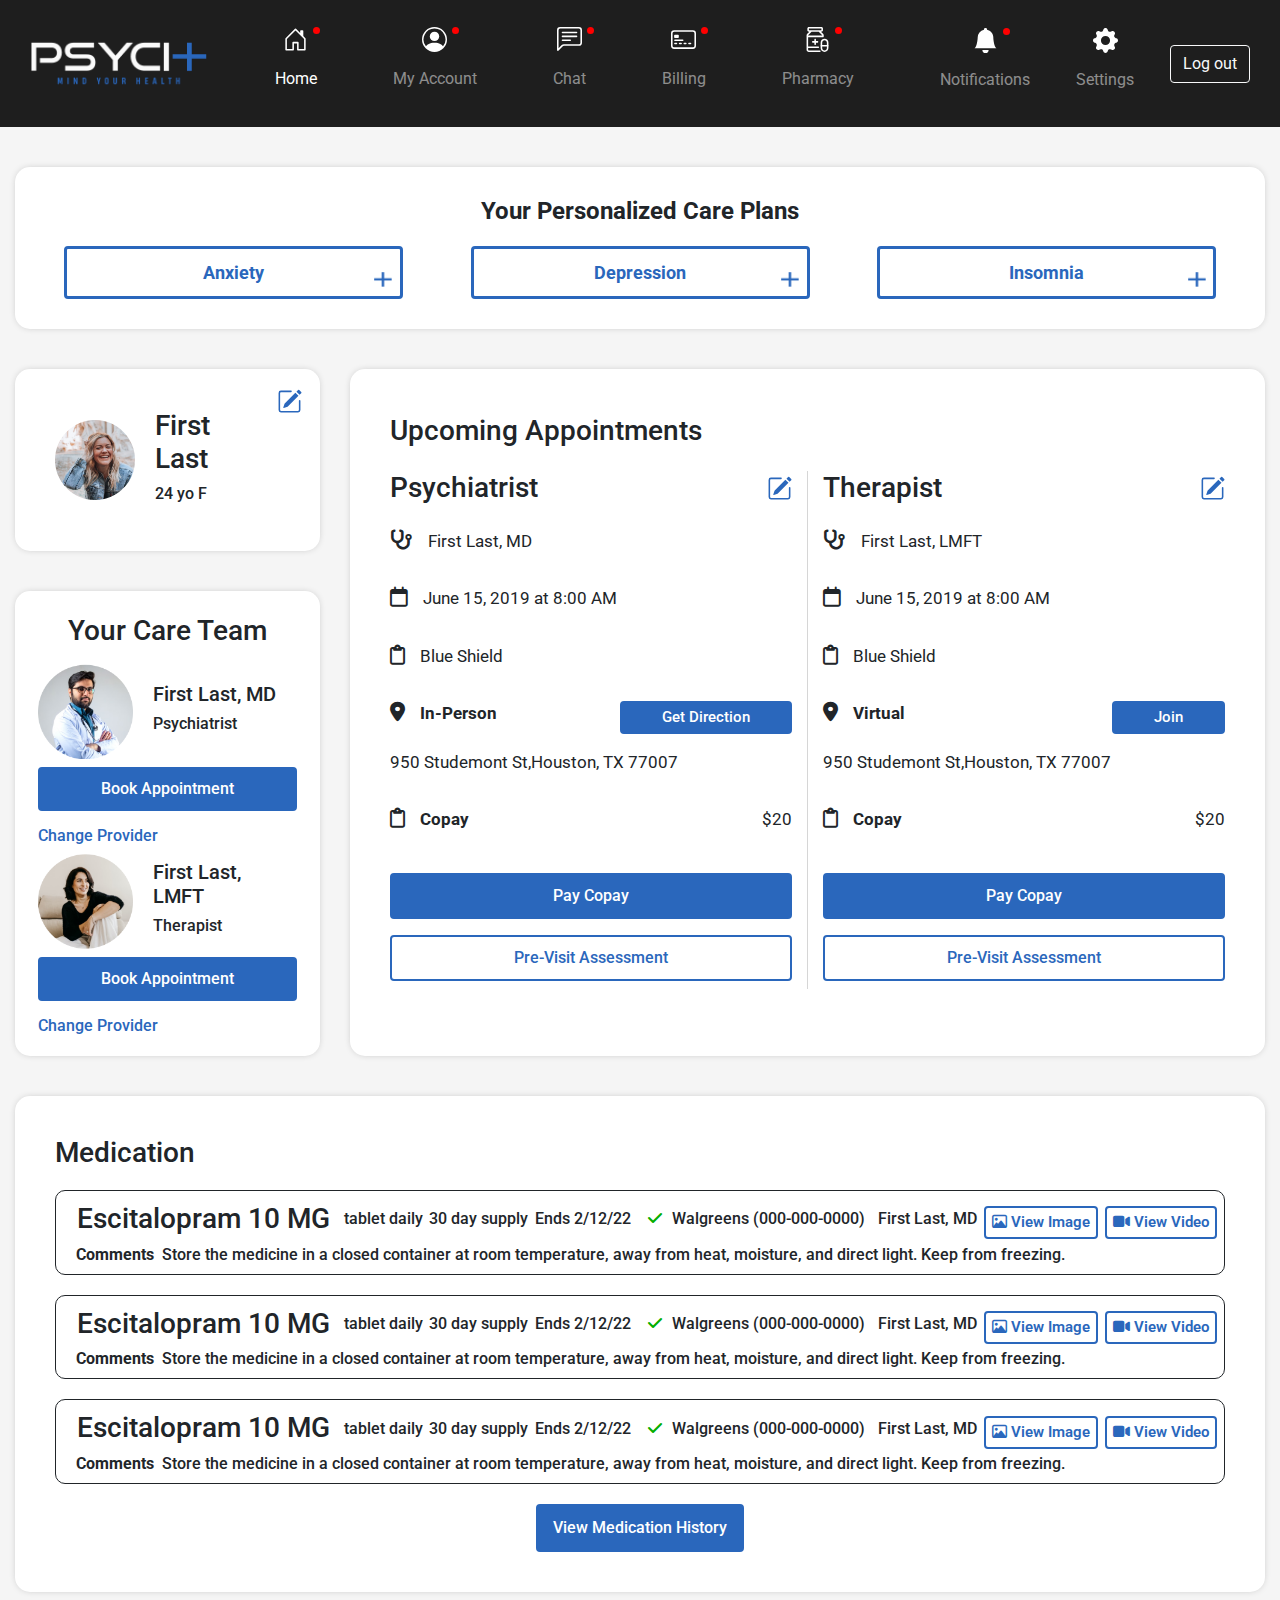
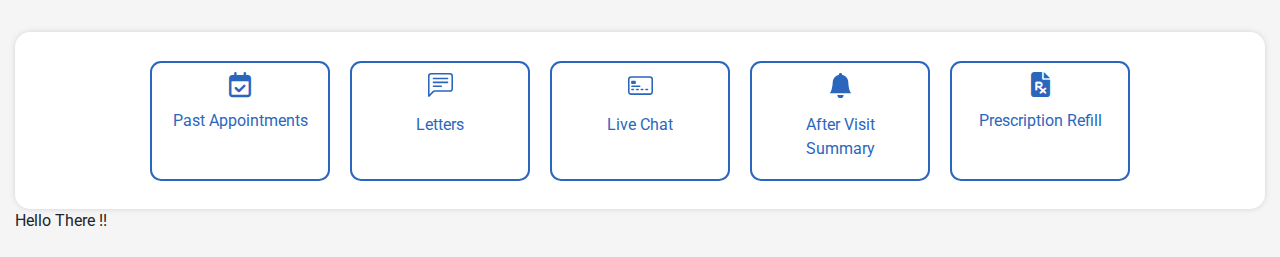
==== commit fffd01d4: "change" ====
--- a/adminpage/index.html
+++ b/adminpage/index.html
@@ -14,7 +14,7 @@
       href='https://mdbcdn.b-cdn.net/wp-content/themes/mdbootstrap4/docs-app/css/mdb5/fonts/roboto-subset.css?ver=3.9.0-update.5'
       type='text/css' media='all' />
    <!-- <link rel="stylesheet" href="https://cdn.jsdelivr.net/npm/bootstrap@4.6.1/dist/css/bootstrap.min.css" integrity="sha384-zCbKRCUGaJDkqS1kPbPd7TveP5iyJE0EjAuZQTgFLD2ylzuqKfdKlfG/eSrtxUkn" crossorigin="anonymous"> -->
-
+   <link rel="stylesheet" href="https://cdn.datatables.net/1.12.1/css/dataTables.bootstrap4.min.css">
    <link rel="stylesheet" type="text/css" href="css/stylesec.css">
    <link href="https://cdnjs.cloudflare.com/ajax/libs/font-awesome/6.1.1/css/all.min.css" rel="stylesheet">
 </head>
@@ -767,6 +767,12 @@
                </nav>
             </div>
          </div>
+         <div>
+
+            <div id="sh1">Hello There !!</div>
+            <p>&nbsp;</p>
+            <div id="sh2" style="display:none;">Hey Watz up !!</div>
+         </div>
          <!--  footer menu mobhil view	 -->
          <div class="footr-menu_mobhil_view">
             <div class="men_heade">
@@ -868,413 +874,432 @@
                      </div>
                      <div class="cashpaye">
                         <div class="form-check form-check-inline mx-3">
-                           <input class="form-check choics mr-1" type="radio" name="inlineRadioOptions"
-                              id="parientguardian1" value="option2">
-                           <label class="form-check-label" for="parientguardian1">Cash pay</label>
+                           <input class="form-check choics mr-1" name="r1" checked="checked"
+                              onchange="show2(this.value)" type="radio" id="cash1">
+                           <label class="form-check-label" for="cash1">Cash pay</label>
                         </div>
                         <div class="form-check form-check-inline">
-                           <input class="form-check mr-1" type="radio" name="inlineRadioOptions" id="parientguardian2"
-                              value="option1">
-                           <label class="form-check-label" for="parientguardian2">Insurance</label>
+                           <input class="form-check mr-1" name="r1" type="radio" onchange="show()" id="cash2">
+                           <label class="form-check-label" for="cash2">Insurance</label>
                         </div>
                      </div>
                   </div>
-                  <div class="prrimarryinsu">
-                     <h3>Primary Insurance</h3>
-                     <div class="FBimage">
-                        <div class="front">
-                           <div class="camera">
-                              <img src="img/insuranceinfo/Group 1440.svg" data-toggle="tooltip" data-placement="top"
-                                 title="Camera" class="img-fluid">
-                           </div>
-                           <div class="uploadfile">
-                              <label for="fileb" className="images-inner-outyer"><img
-                                    src="img/insuranceinfo/Group 1372.svg" data-toggle="tooltip" data-placement="top"
-                                    title="Upload Image" class="img-fluid"></label>
-                              <input type="file" class="d-none" id="fileb">
-                           </div>
-                           <div class="openimage">
-                              <img src="img/insuranceinfo/Group 1441.svg" data-toggle="tooltip" data-placement="top"
-                                 title="View Zoom Image" class="img-fluid">
-                           </div>
-                           <img src="img/insuranceinfo/4400f668c0c6d41ad762216517fd8ff0 1 1.png" class="img-fluid">
-                        </div>
-                        <div class="back">
-                           <div class="camera">
-                              <img src="img/insuranceinfo/Group 1440.svg" data-toggle="tooltip" data-placement="top"
-                                 title="Camera" class="img-fluid">
-                           </div>
-                           <div class="uploadfile">
-                              <label for="fileb" className="images-inner-outyer"><img
-                                    src="img/insuranceinfo/Group 1372.svg" data-toggle="tooltip" data-placement="top"
-                                    title="Upload Image" class="img-fluid"></label>
-                              <input type="file" class="d-none" id="fileb">
-                           </div>
-                           <div class="openimage">
-                              <img src="img/insuranceinfo/Group 1441.svg" data-toggle="tooltip" data-placement="top"
-                                 title="View Zoom Image" class="img-fluid">
-                           </div>
-                           <img src="img/insuranceinfo/4400f668c0c6d41ad762216517fd8ff0 1 1.png" class="img-fluid">
-                        </div>
-                     </div>
-                  </div>
-                  <div class="down-form">
-                     <div class="row primary-up">
-                        <div class="col-sm-6 llo ">
-                           <div class="form-group">
-                              <label for="usr">Plan Names</label>
-                              <input type="text" class="form-control" id="usr" placeholder="Guardian">
-                           </div>
-                        </div>
-
-                        <div class="col-sm-6 ">
-                           <div class="form-group">
-                              <label for="usr">Policy ID</label>
-                              <input type="text" class="form-control" id="usr" placeholder="123-123">
-                           </div>
-                        </div>
-
-                        <div class="col-sm-6  llo">
-                           <div class="form-group">
-                              <label for="usr">Group Number</label>
-                              <input type="text" class="form-control" id="usr" placeholder="456-456">
-                           </div>
-                        </div>
-                        <div class="col-sm-6 ">
-                           <div class="form-group">
-                              <label for="usr">Effective Date</label>
-                              <input type="date" class="form-control" id="usr" placeholder="mm/dd/yyyy">
-                           </div>
-                        </div>
-                     </div>
+                  <div id="main-cash-insurance" style="display:none;">
+                     <div class="prrimarryinsu">
+                        <h3>Primary Insurance</h3>
+                        <div class="FBimage">
+                           <div class="front">
+                              <div class="camera">
+                                 <img src="img/insuranceinfo/Group 1440.svg" data-toggle="tooltip" data-placement="top"
+                                    title="Camera" class="img-fluid">
+                              </div>
+                              <div class="uploadfile">
+                                 <label for="fileb" className="images-inner-outyer"><img
+                                       src="img/insuranceinfo/Group 1372.svg" data-toggle="tooltip" data-placement="top"
+                                       title="Upload Image" class="img-fluid"></label>
+                                 <input type="file" class="d-none" id="fileb">
+                              </div>
+                              <div class="openimage">
+                                 <img src="img/insuranceinfo/Group 1441.svg" data-toggle="tooltip" data-placement="top"
+                                    title="View Zoom Image" class="img-fluid">
+                              </div>
+                              <img src="img/insuranceinfo/4400f668c0c6d41ad762216517fd8ff0 1 1.png" class="img-fluid">
+                           </div>
+                           <div class="back">
+                              <div class="camera">
+                                 <img src="img/insuranceinfo/Group 1440.svg" data-toggle="tooltip" data-placement="top"
+                                    title="Camera" class="img-fluid">
+                              </div>
+                              <div class="uploadfile">
+                                 <label for="fileb" className="images-inner-outyer"><img
+                                       src="img/insuranceinfo/Group 1372.svg" data-toggle="tooltip" data-placement="top"
+                                       title="Upload Image" class="img-fluid"></label>
+                                 <input type="file" class="d-none" id="fileb">
+                              </div>
+                              <div class="openimage">
+                                 <img src="img/insuranceinfo/Group 1441.svg" data-toggle="tooltip" data-placement="top"
+                                    title="View Zoom Image" class="img-fluid">
+                              </div>
+                              <img src="img/insuranceinfo/4400f668c0c6d41ad762216517fd8ff0 1 1.png" class="img-fluid">
+                           </div>
+                        </div>
+                     </div>
+                     <div class="down-form">
+                        <div class="row primary-up">
+                           <div class="col-sm-6 llo ">
+                              <div class="form-group">
+                                 <label for="usr">Plan Names</label>
+                                 <input type="text" class="form-control" id="usr" placeholder="Guardian">
+                              </div>
+                           </div>
+
+                           <div class="col-sm-6 ">
+                              <div class="form-group">
+                                 <label for="usr">Policy ID</label>
+                                 <input type="text" class="form-control" id="usr" placeholder="123-123">
+                              </div>
+                           </div>
+
+                           <div class="col-sm-6  llo">
+                              <div class="form-group">
+                                 <label for="usr">Group Number</label>
+                                 <input type="text" class="form-control" id="usr" placeholder="456-456">
+                              </div>
+                           </div>
+                           <div class="col-sm-6 ">
+                              <div class="form-group">
+                                 <label for="usr">Effective Date</label>
+                                 <input type="date" class="form-control" id="usr" placeholder="mm/dd/yyyy">
+                              </div>
+                           </div>
+                        </div>
+                        <!-- Patient Guardian Radio Button Starts Here -->
+                        <div class="mailing-radio-btn d-flex mb-2">
+                           <p class="mb-0">
+                              Are you the primary insurance holder?
+                           </p>
+                           <div>
+                              <div class="form-check form-check-inline mx-3">
+                                 <input class="form-check choics mr-1" name="r2" checked="checked" onchange="show3(this.value)"
+                                    type="radio" id="primary1">
+                                 <label class="form-check-label" for="primary1">Yes</label>
+                              </div>
+                              <div class="form-check form-check-inline">
+                                 <input class="form-check mr-1" name="r2" type="radio" onchange="show4()" id="primary2">
+                                 <label class="form-check-label" for="primary2">No</label>
+                              </div>
+                           </div>
+                        </div>
+                        <div id="are-you-primary" style="display: none;">
+                           <!-- Patient Guardian Radio Button Starts Here -->
+                           <div class="pleaseprovide">
+                              <h6>Please provide primary insurance holder info:</h6>
+                           </div>
+
+                           <div class="row primary-up">
+                              <div class="col-sm-6 llo ">
+                                 <div class="form-group">
+                                    <label for="usr">Names</label>
+                                    <input type="text" class="form-control" id="usr" placeholder="Jane Doe">
+                                 </div>
+                              </div>
+                              <div class="col-sm-6 ">
+                                 <div class="form-group">
+                                    <label for="usr">DOB</label>
+                                    <input type="date" class="form-control" id="usr" placeholder="mm/dd/yyyy">
+                                 </div>
+                              </div>
+
+                              <div class="col-sm-6 llo">
+                                 <div class="form-group">
+                                    <label for="usr">Relashionship</label>
+                                    <input type="text" class="form-control" id="usr" placeholder="None">
+                                 </div>
+                              </div>
+
+                              <div class="col-sm-6  ">
+                                 <div class="form-group">
+                                    <label for="usr">Social Security</label>
+                                    <input type="text" class="form-control" id="usr" placeholder="123-456-7890">
+                                 </div>
+                              </div>
+                           </div>
+                        </div>
+                     </div>
+
+                     <!-- Patient Guardian Radio Button Starts Here -->
+                     <div class="mailing-radio-btn d-flex mb-2">
+                        <p class="mb-0 kkkook">
+                           Do you have Secondary Insurance?
+                        </p>
+                        <div>
+                           <div class="form-check form-check-inline mx-3">
+                              <input class="form-check choics mr-1" name="r3" type="radio" onchange="show6()"
+                                 id="secondary1">
+                              <label class="form-check-label" for="secondary1">Yes</label>
+                           </div>
+                           <div class="form-check form-check-inline">
+                              <input class="form-check mr-1" name="r3" checked="checked" onchange="show5(this.value)" type="radio"
+                                 id="secondary2">
+                              <label class="form-check-label" for="secondary2">No</label>
+                           </div>
+                        </div>
+                     </div>
+
+                     <div id="secondary-issurrance" style="display: none;">
+                        <!-- Patient Guardian Radio Button Starts Here -->
+                        <div class="prrimarryinsu">
+                           <h3>Secondary Insurance</h3>
+                           <div class="FBimage">
+                              <div class="front">
+                                 <div class="camera">
+                                    <img src="img/insuranceinfo/Group 1440.svg" data-toggle="tooltip"
+                                       data-placement="top" title="Camera" class="img-fluid">
+                                 </div>
+                                 <div class="uploadfile">
+                                    <label for="fileb" className="images-inner-outyer"><img
+                                          src="img/insuranceinfo/Group 1372.svg" data-toggle="tooltip"
+                                          data-placement="top" title="Upload Image" class="img-fluid"></label>
+                                    <input type="file" class="d-none" id="fileb">
+                                 </div>
+                                 <div class="openimage">
+                                    <img src="img/insuranceinfo/Group 1441.svg" data-toggle="tooltip"
+                                       data-placement="top" title="View Zoom Image" class="img-fluid">
+                                 </div>
+                                 <img src="img/insuranceinfo/4400f668c0c6d41ad762216517fd8ff0 1 1.png"
+                                    class="img-fluid">
+                              </div>
+                              <div class="back">
+                                 <div class="camera">
+                                    <img src="img/insuranceinfo/Group 1440.svg" data-toggle="tooltip"
+                                       data-placement="top" title="Camera" class="img-fluid">
+                                 </div>
+                                 <div class="uploadfile">
+                                    <label for="fileb" className="images-inner-outyer"><img
+                                          src="img/insuranceinfo/Group 1372.svg" data-toggle="tooltip"
+                                          data-placement="top" title="Upload Image" class="img-fluid"></label>
+                                    <input type="file" class="d-none" id="fileb">
+                                 </div>
+                                 <div class="openimage">
+                                    <img src="img/insuranceinfo/Group 1441.svg" data-toggle="tooltip"
+                                       data-placement="top" title="View Zoom Image" class="img-fluid">
+                                 </div>
+                                 <img src="img/insuranceinfo/4400f668c0c6d41ad762216517fd8ff0 1 1.png"
+                                    class="img-fluid">
+                              </div>
+                           </div>
+                        </div>
+                        <div class="down-form">
+                           <div class="row primary-up">
+                              <div class="col-sm-6 llo ">
+                                 <div class="form-group">
+                                    <label for="usr">Plan Names</label>
+                                    <input type="text" class="form-control" id="usr" placeholder="Guardian">
+                                 </div>
+                              </div>
+
+                              <div class="col-sm-6 ">
+                                 <div class="form-group">
+                                    <label for="usr">Policy ID</label>
+                                    <input type="text" class="form-control" id="usr" placeholder="123-123">
+                                 </div>
+                              </div>
+
+                              <div class="col-sm-6  llo">
+                                 <div class="form-group">
+                                    <label for="usr">Group Number</label>
+                                    <input type="text" class="form-control" id="usr" placeholder="456-456">
+                                 </div>
+                              </div>
+                              <div class="col-sm-6 ">
+                                 <div class="form-group">
+                                    <label for="usr">Effective Date</label>
+                                    <input type="date" class="form-control" id="usr" placeholder="mm/dd/yyyy">
+                                 </div>
+                              </div>
+                           </div>
+                           <!-- Patient Guardian Radio Button Starts Here -->
+                           <div class="mailing-radio-btn d-flex mb-2">
+                              <p class="mb-0">
+                                 Are you the secondary insurance holder?
+                              </p>
+                              <div>
+                                 <div class="form-check form-check-inline mx-3">
+                                    <input class="form-check choics mr-1" name="r5" checked="checked" onchange="show9(this.value)"
+                                    type="radio"  id="innersec1">
+                                    <label class="form-check-label" for="innersec1">Yes</label>
+                                 </div>
+                                 <div class="form-check form-check-inline">
+                                    <input class="form-check mr-1"  name="r5" type="radio" onchange="show10()"
+                                       id="innersec2" >
+                                    <label class="form-check-label" for="innersec2">No</label>
+                                 </div>
+                              </div>
+                           </div>
+                           <div id="inner-sec-insu" style="display: none;">
+                              <!-- Patient Guardian Radio Button Starts Here -->
+                              <div class="pleaseprovide">
+                                 <h6>Please provide Secondary insurance holder info:</h6>
+                              </div>
+
+                              <div class="row primary-up">
+                                 <div class="col-sm-6 llo ">
+                                    <div class="form-group">
+                                       <label for="usr">Names</label>
+                                       <input type="text" class="form-control" id="usr" placeholder="Jane Doe">
+                                    </div>
+                                 </div>
+                                 <div class="col-sm-6 ">
+                                    <div class="form-group">
+                                       <label for="usr">DOB</label>
+                                       <input type="date" class="form-control" id="usr" placeholder="mm/dd/yyyy">
+                                    </div>
+                                 </div>
+
+                                 <div class="col-sm-6 llo">
+                                    <div class="form-group">
+                                       <label for="usr">Relashionship</label>
+                                       <input type="text" class="form-control" id="usr" placeholder="None">
+                                    </div>
+                                 </div>
+
+                                 <div class="col-sm-6  ">
+                                    <div class="form-group">
+                                       <label for="usr">Social Security</label>
+                                       <input type="text" class="form-control" id="usr" placeholder="123-456-7890">
+                                    </div>
+                                 </div>
+                              </div>
+                           </div>
+                        </div>
+                     </div>
+
                      <!-- Patient Guardian Radio Button Starts Here -->
                      <div class="mailing-radio-btn d-flex mb-2">
                         <p class="mb-0">
-                           Are you the primary insurance holder?
+                           Do you have Tertiary Insurance?
                         </p>
                         <div>
                            <div class="form-check form-check-inline mx-3">
-                              <input class="form-check choics mr-1" type="radio" name="inlineRadioOptions"
-                                 id="parientguardian1" value="option2">
-                              <label class="form-check-label" for="parientguardian1">Yes</label>
+                              <input class="form-check choics mr-1" name="r4" type="radio" onchange="show8()"
+                                 id="tetitory1">
+                              <label class="form-check-label" for="tetitory1">Yes</label>
                            </div>
                            <div class="form-check form-check-inline">
-                              <input class="form-check mr-1" type="radio" name="inlineRadioOptions"
-                                 id="parientguardian2" value="option1">
-                              <label class="form-check-label" for="parientguardian2">No</label>
-                           </div>
-                        </div>
-                     </div>
-                     <!-- Patient Guardian Radio Button Starts Here -->
-                     <div class="pleaseprovide">
-                        <h6>Please provide primary insurance holder info:</h6>
-                     </div>
-
-                     <div class="row primary-up">
-                        <div class="col-sm-6 llo ">
-                           <div class="form-group">
-                              <label for="usr">Names</label>
-                              <input type="text" class="form-control" id="usr" placeholder="Jane Doe">
-                           </div>
-                        </div>
-                        <div class="col-sm-6 ">
-                           <div class="form-group">
-                              <label for="usr">DOB</label>
-                              <input type="date" class="form-control" id="usr" placeholder="mm/dd/yyyy">
-                           </div>
-                        </div>
-
-                        <div class="col-sm-6 llo">
-                           <div class="form-group">
-                              <label for="usr">Relashionship</label>
-                              <input type="text" class="form-control" id="usr" placeholder="None">
-                           </div>
-                        </div>
-
-                        <div class="col-sm-6  ">
-                           <div class="form-group">
-                              <label for="usr">Social Security</label>
-                              <input type="text" class="form-control" id="usr" placeholder="123-456-7890">
+                              <input class="form-check mr-1" name="r4" checked="checked" onchange="show7(this.value)" type="radio"
+                                 id="tetitory2">
+                              <label class="form-check-label" for="tetitory2">No</label>
+                           </div>
+                        </div>
+                     </div>
+                     <div id="tertirroy-issurrance" style="display: none;">
+                        <!-- Patient Guardian Radio Button Starts Here -->
+                        <div class="prrimarryinsu">
+                           <h3>Tertiary Insurance</h3>
+                           <div class="FBimage">
+                              <div class="front">
+                                 <div class="camera">
+                                    <img src="img/insuranceinfo/Group 1440.svg" data-toggle="tooltip"
+                                       data-placement="top" title="Camera" class="img-fluid">
+                                 </div>
+                                 <div class="uploadfile">
+                                    <label for="fileb" className="images-inner-outyer"><img
+                                          src="img/insuranceinfo/Group 1372.svg" data-toggle="tooltip"
+                                          data-placement="top" title="Upload Image" class="img-fluid"></label>
+                                    <input type="file" class="d-none" id="fileb">
+                                 </div>
+                                 <div class="openimage">
+                                    <img src="img/insuranceinfo/Group 1441.svg" data-toggle="tooltip"
+                                       data-placement="top" title="View Zoom Image" class="img-fluid">
+                                 </div>
+                                 <img src="img/insuranceinfo/4400f668c0c6d41ad762216517fd8ff0 1 1.png"
+                                    class="img-fluid">
+                              </div>
+                              <div class="back">
+                                 <div class="camera">
+                                    <img src="img/insuranceinfo/Group 1440.svg" data-toggle="tooltip"
+                                       data-placement="top" title="Camera" class="img-fluid">
+                                 </div>
+                                 <div class="uploadfile">
+                                    <label for="fileb" className="images-inner-outyer"><img
+                                          src="img/insuranceinfo/Group 1372.svg" data-toggle="tooltip"
+                                          data-placement="top" title="Upload Image" class="img-fluid"></label>
+                                    <input type="file" class="d-none" id="fileb">
+                                 </div>
+                                 <div class="openimage">
+                                    <img src="img/insuranceinfo/Group 1441.svg" data-toggle="tooltip"
+                                       data-placement="top" title="View Zoom Image" class="img-fluid">
+                                 </div>
+                                 <img src="img/insuranceinfo/4400f668c0c6d41ad762216517fd8ff0 1 1.png"
+                                    class="img-fluid">
+                              </div>
+                           </div>
+                        </div>
+                        <div class="down-form">
+                           <div class="row primary-up">
+                              <div class="col-sm-6 llo ">
+                                 <div class="form-group">
+                                    <label for="usr">Plan Names</label>
+                                    <input type="text" class="form-control" id="usr" placeholder="Guardian">
+                                 </div>
+                              </div>
+                              <div class="col-sm-6 ">
+                                 <div class="form-group">
+                                    <label for="usr">Policy ID</label>
+                                    <input type="text" class="form-control" id="usr" placeholder="123-123">
+                                 </div>
+                              </div>
+                              <div class="col-sm-6  llo">
+                                 <div class="form-group">
+                                    <label for="usr">Group Number</label>
+                                    <input type="text" class="form-control" id="usr" placeholder="456-456">
+                                 </div>
+                              </div>
+                              <div class="col-sm-6 ">
+                                 <div class="form-group">
+                                    <label for="usr">Effective Date</label>
+                                    <input type="date" class="form-control" id="usr" placeholder="mm/dd/yyyy">
+                                 </div>
+                              </div>
+                           </div>
+                           <!-- Patient Guardian Radio Button Starts Here -->
+                           <div class="mailing-radio-btn d-flex mb-2">
+                              <p class="mb-0">
+                                 Are you the tertiary Insurance holder?
+                              </p>
+                              <div>
+                                 <div class="form-check form-check-inline mx-3">
+                                    <input class="form-check choics mr-1" name="r6" type="radio" checked="checked" onchange="show11(this.value)"
+                                       id="ter-isu1" >
+                                    <label class="form-check-label" for="ter-isu1">Yes</label>
+                                 </div>
+                                 <div class="form-check form-check-inline">
+                                    <input class="form-check mr-1" name="r6" type="radio" onchange="show12()"
+                                       id="ter-isu2" >
+                                    <label class="form-check-label" for="ter-isu2">No</label>
+                                 </div>
+                              </div>
+                           </div>
+                           <div id="ter-insurrance" style="display: none;">
+                              
+                           <!-- Patient Guardian Radio Button Starts Here -->
+                           <div class="pleaseprovide">
+                              <h6>Please provide Tertiary insurance holder info:</h6>
+                           </div>
+
+                           <div class="row primary-up">
+                              <div class="col-sm-6 llo ">
+                                 <div class="form-group">
+                                    <label for="usr">Names</label>
+                                    <input type="text" class="form-control" id="usr" placeholder="Jane Doe">
+                                 </div>
+                              </div>
+                              <div class="col-sm-6 ">
+                                 <div class="form-group">
+                                    <label for="usr">DOB</label>
+                                    <input type="date" class="form-control" id="usr" placeholder="mm/dd/yyyy">
+                                 </div>
+                              </div>
+
+                              <div class="col-sm-6 llo">
+                                 <div class="form-group">
+                                    <label for="usr">Relashionship</label>
+                                    <input type="text" class="form-control" id="usr" placeholder="None">
+                                 </div>
+                              </div>
+
+                              <div class="col-sm-6  ">
+                                 <div class="form-group">
+                                    <label for="usr">Social Security</label>
+                                    <input type="text" class="form-control" id="usr" placeholder="123-456-7890">
+                                 </div>
+                              </div>
+                           </div>
                            </div>
                         </div>
                      </div>
                   </div>
-                  <!-- Patient Guardian Radio Button Starts Here -->
-                  <div class="mailing-radio-btn d-flex mb-2">
-                     <p class="mb-0 kkkook">
-                        Do you have Secondary Insurance?
-                     </p>
-                     <div>
-                        <div class="form-check form-check-inline mx-3">
-                           <input class="form-check choics mr-1" type="radio" name="inlineRadioOptions"
-                              id="parientguardian1" value="option2">
-                           <label class="form-check-label" for="parientguardian1">Yes</label>
-                        </div>
-                        <div class="form-check form-check-inline">
-                           <input class="form-check mr-1" type="radio" name="inlineRadioOptions" id="parientguardian2"
-                              value="option1">
-                           <label class="form-check-label" for="parientguardian2">No</label>
-                        </div>
-                     </div>
-                  </div>
-                  <!-- Patient Guardian Radio Button Starts Here -->
-                  <div class="prrimarryinsu">
-                     <h3>Secondary Insurance</h3>
-                     <div class="FBimage">
-                        <div class="front">
-                           <div class="camera">
-                              <img src="img/insuranceinfo/Group 1440.svg" data-toggle="tooltip" data-placement="top"
-                                 title="Camera" class="img-fluid">
-                           </div>
-                           <div class="uploadfile">
-                              <label for="fileb" className="images-inner-outyer"><img
-                                    src="img/insuranceinfo/Group 1372.svg" data-toggle="tooltip" data-placement="top"
-                                    title="Upload Image" class="img-fluid"></label>
-                              <input type="file" class="d-none" id="fileb">
-                           </div>
-                           <div class="openimage">
-                              <img src="img/insuranceinfo/Group 1441.svg" data-toggle="tooltip" data-placement="top"
-                                 title="View Zoom Image" class="img-fluid">
-                           </div>
-                           <img src="img/insuranceinfo/4400f668c0c6d41ad762216517fd8ff0 1 1.png" class="img-fluid">
-                        </div>
-                        <div class="back">
-                           <div class="camera">
-                              <img src="img/insuranceinfo/Group 1440.svg" data-toggle="tooltip" data-placement="top"
-                                 title="Camera" class="img-fluid">
-                           </div>
-                           <div class="uploadfile">
-                              <label for="fileb" className="images-inner-outyer"><img
-                                    src="img/insuranceinfo/Group 1372.svg" data-toggle="tooltip" data-placement="top"
-                                    title="Upload Image" class="img-fluid"></label>
-                              <input type="file" class="d-none" id="fileb">
-                           </div>
-                           <div class="openimage">
-                              <img src="img/insuranceinfo/Group 1441.svg" data-toggle="tooltip" data-placement="top"
-                                 title="View Zoom Image" class="img-fluid">
-                           </div>
-                           <img src="img/insuranceinfo/4400f668c0c6d41ad762216517fd8ff0 1 1.png" class="img-fluid">
-                        </div>
-                     </div>
-                  </div>
-                  <div class="down-form">
-                     <div class="row primary-up">
-                        <div class="col-sm-6 llo ">
-                           <div class="form-group">
-                              <label for="usr">Plan Names</label>
-                              <input type="text" class="form-control" id="usr" placeholder="Guardian">
-                           </div>
-                        </div>
-
-                        <div class="col-sm-6 ">
-                           <div class="form-group">
-                              <label for="usr">Policy ID</label>
-                              <input type="text" class="form-control" id="usr" placeholder="123-123">
-                           </div>
-                        </div>
-
-                        <div class="col-sm-6  llo">
-                           <div class="form-group">
-                              <label for="usr">Group Number</label>
-                              <input type="text" class="form-control" id="usr" placeholder="456-456">
-                           </div>
-                        </div>
-                        <div class="col-sm-6 ">
-                           <div class="form-group">
-                              <label for="usr">Effective Date</label>
-                              <input type="date" class="form-control" id="usr" placeholder="mm/dd/yyyy">
-                           </div>
-                        </div>
-                     </div>
-                     <!-- Patient Guardian Radio Button Starts Here -->
-                     <div class="mailing-radio-btn d-flex mb-2">
-                        <p class="mb-0">
-                           Are you the secondary insurance holder?
-                        </p>
-                        <div>
-                           <div class="form-check form-check-inline mx-3">
-                              <input class="form-check choics mr-1" type="radio" name="inlineRadioOptions"
-                                 id="parientguardian1" value="option2">
-                              <label class="form-check-label" for="parientguardian1">Yes</label>
-                           </div>
-                           <div class="form-check form-check-inline">
-                              <input class="form-check mr-1" type="radio" name="inlineRadioOptions"
-                                 id="parientguardian2" value="option1">
-                              <label class="form-check-label" for="parientguardian2">No</label>
-                           </div>
-                        </div>
-                     </div>
-                     <!-- Patient Guardian Radio Button Starts Here -->
-                     <div class="pleaseprovide">
-                        <h6>Please provide Secondary insurance holder info:</h6>
-                     </div>
-
-                     <div class="row primary-up">
-                        <div class="col-sm-6 llo ">
-                           <div class="form-group">
-                              <label for="usr">Names</label>
-                              <input type="text" class="form-control" id="usr" placeholder="Jane Doe">
-                           </div>
-                        </div>
-                        <div class="col-sm-6 ">
-                           <div class="form-group">
-                              <label for="usr">DOB</label>
-                              <input type="date" class="form-control" id="usr" placeholder="mm/dd/yyyy">
-                           </div>
-                        </div>
-
-                        <div class="col-sm-6 llo">
-                           <div class="form-group">
-                              <label for="usr">Relashionship</label>
-                              <input type="text" class="form-control" id="usr" placeholder="None">
-                           </div>
-                        </div>
-
-                        <div class="col-sm-6  ">
-                           <div class="form-group">
-                              <label for="usr">Social Security</label>
-                              <input type="text" class="form-control" id="usr" placeholder="123-456-7890">
-                           </div>
-                        </div>
-                     </div>
-                  </div>
-                  <!-- Patient Guardian Radio Button Starts Here -->
-                  <div class="mailing-radio-btn d-flex mb-2">
-                     <p class="mb-0">
-                        Do you have Tertiary Insurance?
-                     </p>
-                     <div>
-                        <div class="form-check form-check-inline mx-3">
-                           <input class="form-check choics mr-1" type="radio" name="inlineRadioOptions"
-                              id="parientguardian1" value="option2">
-                           <label class="form-check-label" for="parientguardian1">Yes</label>
-                        </div>
-                        <div class="form-check form-check-inline">
-                           <input class="form-check mr-1" type="radio" name="inlineRadioOptions" id="parientguardian2"
-                              value="option1">
-                           <label class="form-check-label" for="parientguardian2">No</label>
-                        </div>
-                     </div>
-                  </div>
-                  <!-- Patient Guardian Radio Button Starts Here -->
-                  <div class="prrimarryinsu">
-                     <h3>Tertiary Insurance</h3>
-                     <div class="FBimage">
-                        <div class="front">
-                           <div class="camera">
-                              <img src="img/insuranceinfo/Group 1440.svg" data-toggle="tooltip" data-placement="top"
-                                 title="Camera" class="img-fluid">
-                           </div>
-                           <div class="uploadfile">
-                              <label for="fileb" className="images-inner-outyer"><img
-                                    src="img/insuranceinfo/Group 1372.svg" data-toggle="tooltip" data-placement="top"
-                                    title="Upload Image" class="img-fluid"></label>
-                              <input type="file" class="d-none" id="fileb">
-                           </div>
-                           <div class="openimage">
-                              <img src="img/insuranceinfo/Group 1441.svg" data-toggle="tooltip" data-placement="top"
-                                 title="View Zoom Image" class="img-fluid">
-                           </div>
-                           <img src="img/insuranceinfo/4400f668c0c6d41ad762216517fd8ff0 1 1.png" class="img-fluid">
-                        </div>
-                        <div class="back">
-                           <div class="camera">
-                              <img src="img/insuranceinfo/Group 1440.svg" data-toggle="tooltip" data-placement="top"
-                                 title="Camera" class="img-fluid">
-                           </div>
-                           <div class="uploadfile">
-                              <label for="fileb" className="images-inner-outyer"><img
-                                    src="img/insuranceinfo/Group 1372.svg" data-toggle="tooltip" data-placement="top"
-                                    title="Upload Image" class="img-fluid"></label>
-                              <input type="file" class="d-none" id="fileb">
-                           </div>
-                           <div class="openimage">
-                              <img src="img/insuranceinfo/Group 1441.svg" data-toggle="tooltip" data-placement="top"
-                                 title="View Zoom Image" class="img-fluid">
-                           </div>
-                           <img src="img/insuranceinfo/4400f668c0c6d41ad762216517fd8ff0 1 1.png" class="img-fluid">
-                        </div>
-                     </div>
-                  </div>
-                  <div class="down-form">
-                     <div class="row primary-up">
-                        <div class="col-sm-6 llo ">
-                           <div class="form-group">
-                              <label for="usr">Plan Names</label>
-                              <input type="text" class="form-control" id="usr" placeholder="Guardian">
-                           </div>
-                        </div>
-                        <div class="col-sm-6 ">
-                           <div class="form-group">
-                              <label for="usr">Policy ID</label>
-                              <input type="text" class="form-control" id="usr" placeholder="123-123">
-                           </div>
-                        </div>
-                        <div class="col-sm-6  llo">
-                           <div class="form-group">
-                              <label for="usr">Group Number</label>
-                              <input type="text" class="form-control" id="usr" placeholder="456-456">
-                           </div>
-                        </div>
-                        <div class="col-sm-6 ">
-                           <div class="form-group">
-                              <label for="usr">Effective Date</label>
-                              <input type="date" class="form-control" id="usr" placeholder="mm/dd/yyyy">
-                           </div>
-                        </div>
-                     </div>
-                     <!-- Patient Guardian Radio Button Starts Here -->
-                     <div class="mailing-radio-btn d-flex mb-2">
-                        <p class="mb-0">
-                           Are you the tertiary Insurance holder?
-                        </p>
-                        <div>
-                           <div class="form-check form-check-inline mx-3">
-                              <input class="form-check choics mr-1" type="radio" name="inlineRadioOptions"
-                                 id="parientguardian1" value="option2">
-                              <label class="form-check-label" for="parientguardian1">Yes</label>
-                           </div>
-                           <div class="form-check form-check-inline">
-                              <input class="form-check mr-1" type="radio" name="inlineRadioOptions"
-                                 id="parientguardian2" value="option1">
-                              <label class="form-check-label" for="parientguardian2">No</label>
-                           </div>
-                        </div>
-                     </div>
-                     <!-- Patient Guardian Radio Button Starts Here -->
-                     <div class="pleaseprovide">
-                        <h6>Please provide Tertiary insurance holder info:</h6>
-                     </div>
-
-                     <div class="row primary-up">
-                        <div class="col-sm-6 llo ">
-                           <div class="form-group">
-                              <label for="usr">Names</label>
-                              <input type="text" class="form-control" id="usr" placeholder="Jane Doe">
-                           </div>
-                        </div>
-                        <div class="col-sm-6 ">
-                           <div class="form-group">
-                              <label for="usr">DOB</label>
-                              <input type="date" class="form-control" id="usr" placeholder="mm/dd/yyyy">
-                           </div>
-                        </div>
-
-                        <div class="col-sm-6 llo">
-                           <div class="form-group">
-                              <label for="usr">Relashionship</label>
-                              <input type="text" class="form-control" id="usr" placeholder="None">
-                           </div>
-                        </div>
-
-                        <div class="col-sm-6  ">
-                           <div class="form-group">
-                              <label for="usr">Social Security</label>
-                              <input type="text" class="form-control" id="usr" placeholder="123-456-7890">
-                           </div>
-                        </div>
-                     </div>
-                  </div>
+
                </div>
                <div class="modal-footerrr">
                   <button type="button" class="button-modal-patient">Save</button>
@@ -2142,8 +2167,8 @@
                      </button>
                   </div>
                   <div class="modal-body p-0">
-                     <button class="export-btn"><img src="./export-icon.svg" alt="img"
-                           class="img-fluid mr-2"><span class="export-mbl">Export</span></button>
+                     <button class="export-btn"><img src="./export-icon.svg" alt="img" class="img-fluid mr-2"><span
+                           class="export-mbl">Export</span></button>
                      <table id="example" class="table table-striped table-bordered" style="width:100%">
                         <thead>
                            <tr>
@@ -2983,7 +3008,46 @@
       crossorigin="anonymous"></script>
    <script src="https://cdn.datatables.net/1.12.1/js/jquery.dataTables.min.js"></script>
    <script src="https://cdn.datatables.net/1.12.1/js/dataTables.bootstrap4.min.js"></script>
-   <!-- <script src="js/jquery.js"></script> -->
+
+   <script type="text/javascript">
+      function show2(str) {
+         document.getElementById('main-cash-insurance').style.display = 'none';
+      }
+      function show(sign) {
+         document.getElementById('main-cash-insurance').style.display = 'block';
+      }
+      function show3(str) {
+         document.getElementById('are-you-primary').style.display = 'none';
+      }
+      function show4(sign) {
+         document.getElementById('are-you-primary').style.display = 'block';
+      }
+      function show6(str) {
+         document.getElementById('secondary-issurrance').style.display = 'block';
+      }
+      function show5(sign) {
+         document.getElementById('secondary-issurrance').style.display = 'none';
+      }
+      function show8(str) {
+         document.getElementById('tertirroy-issurrance').style.display = 'block';
+      }
+      function show7(sign) {
+         document.getElementById('tertirroy-issurrance').style.display = 'none';
+      }
+      function show9(str) {
+         document.getElementById('inner-sec-insu').style.display = 'none';
+      }
+      function show10(sign) {
+         document.getElementById('inner-sec-insu').style.display = 'block';
+      }
+      function show11(str) {
+         document.getElementById('ter-insurrance').style.display = 'none';
+      }
+      function show12(sign) {
+         document.getElementById('ter-insurrance').style.display = 'block';
+      }
+   </script>
+
    <script>
       $(document).ready(function () {
          const yesBtn = document.getElementById('mailingRadio1');
--- a/adminpage/css/stylesec.css
+++ b/adminpage/css/stylesec.css
@@ -1590,7 +1590,12 @@
 .data-table .modal-dialog{
     max-width: 950px;
 }
-
+.sh1{
+    display: none;
+}
+.sh2{
+    display: none;
+}
 .data-table .modal-header{
     justify-content: center;
     margin-bottom: 20px;
